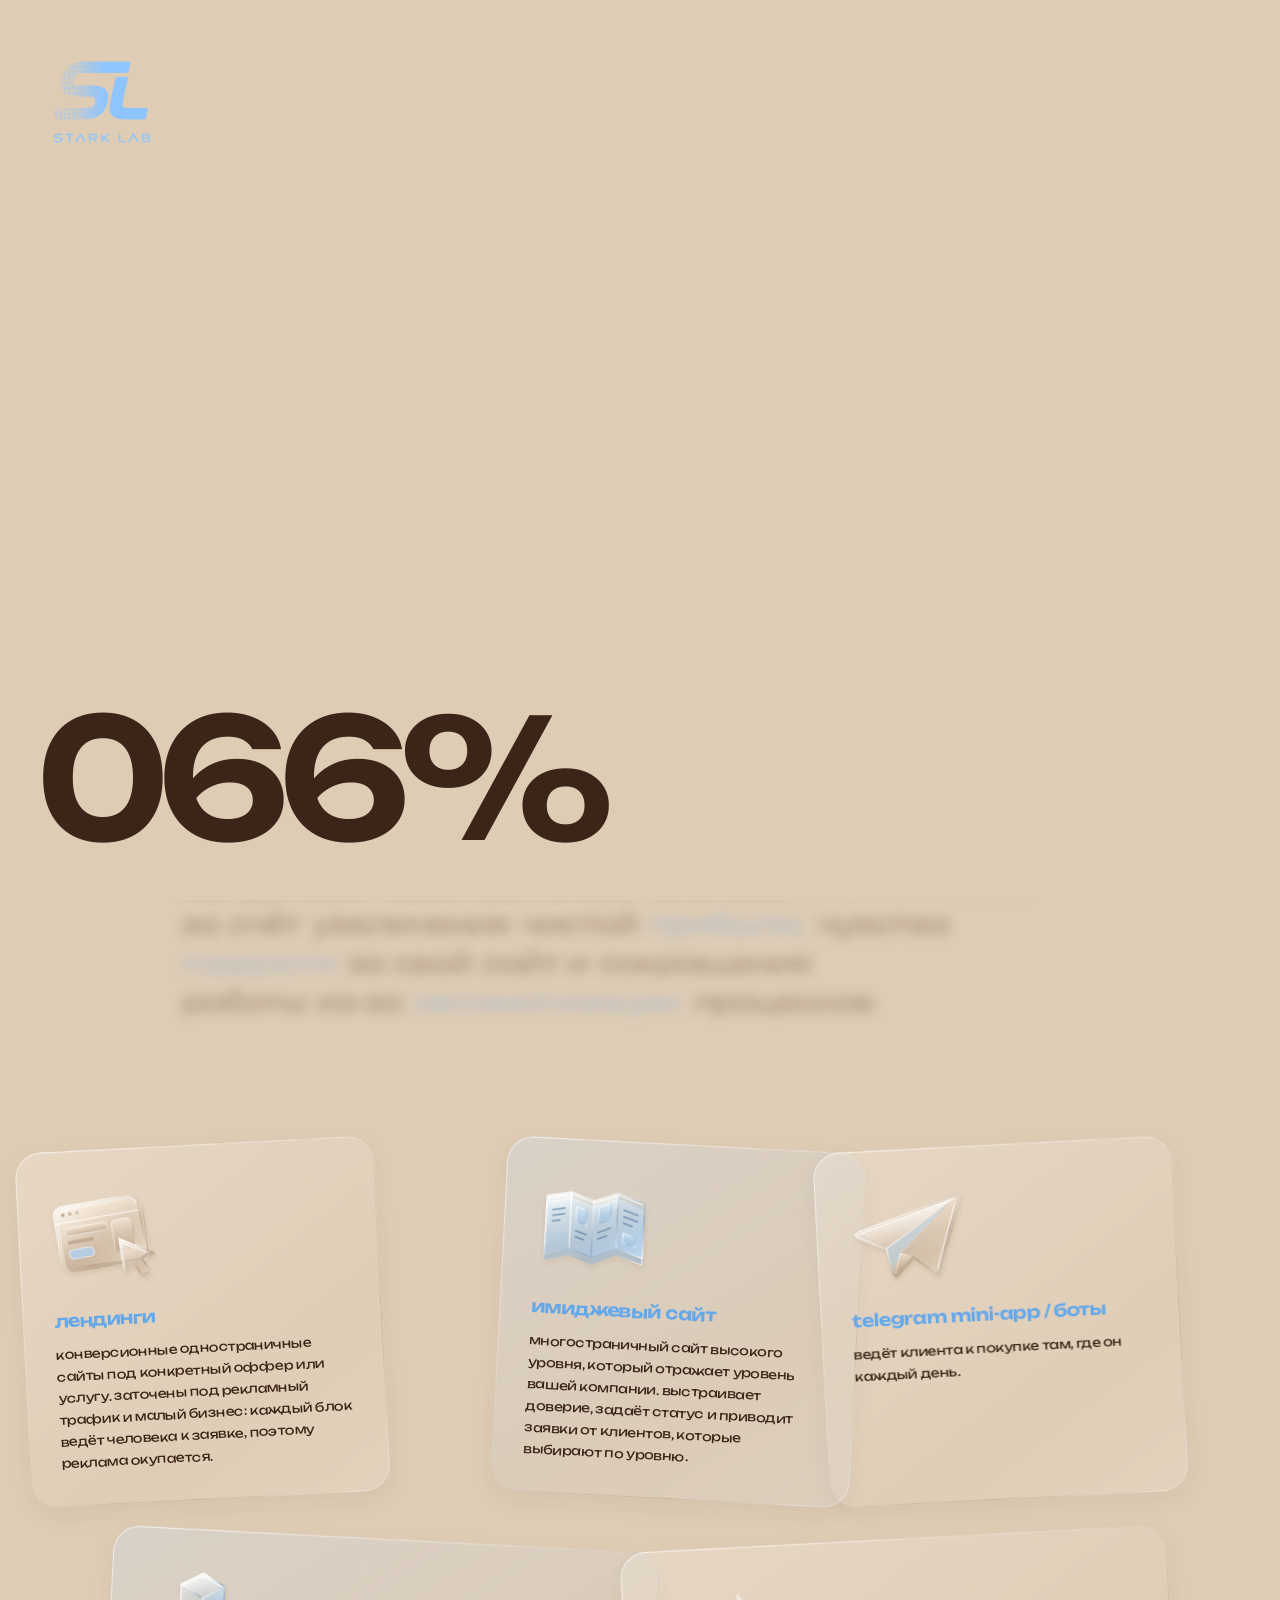
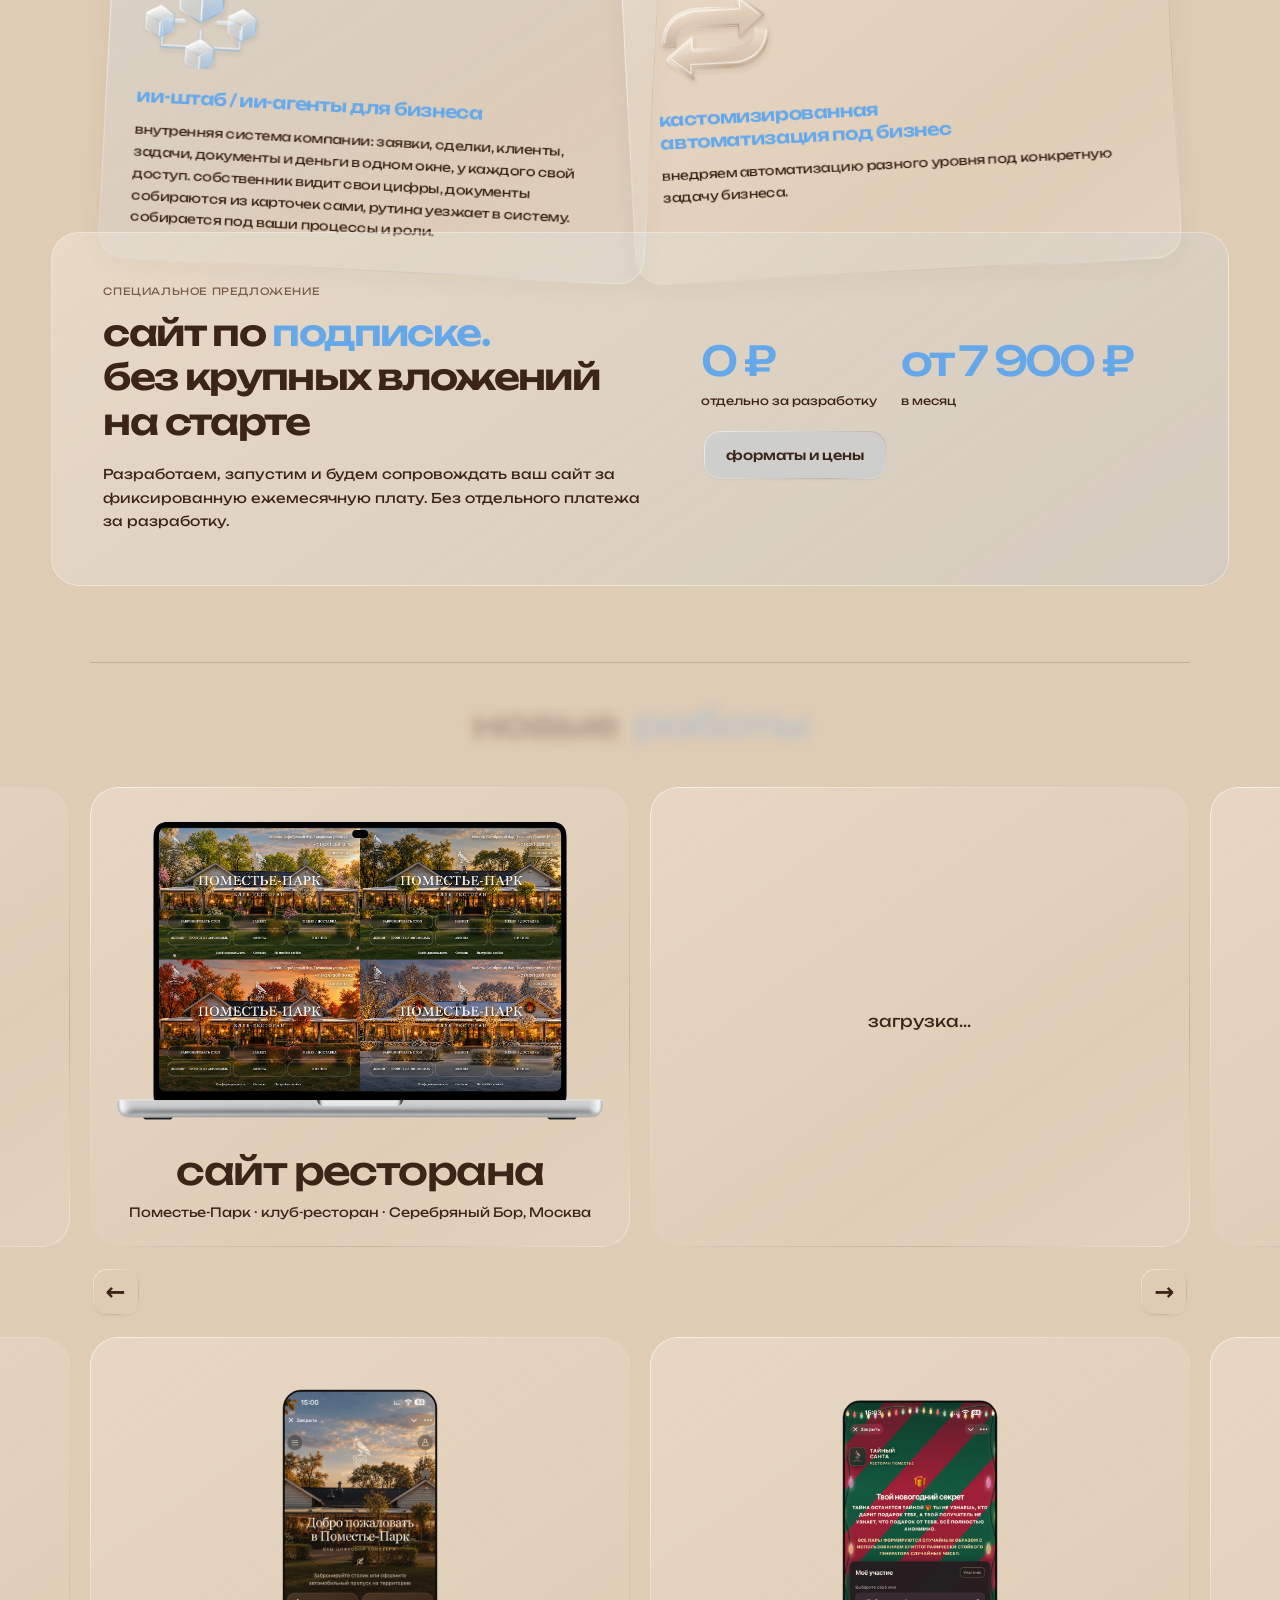
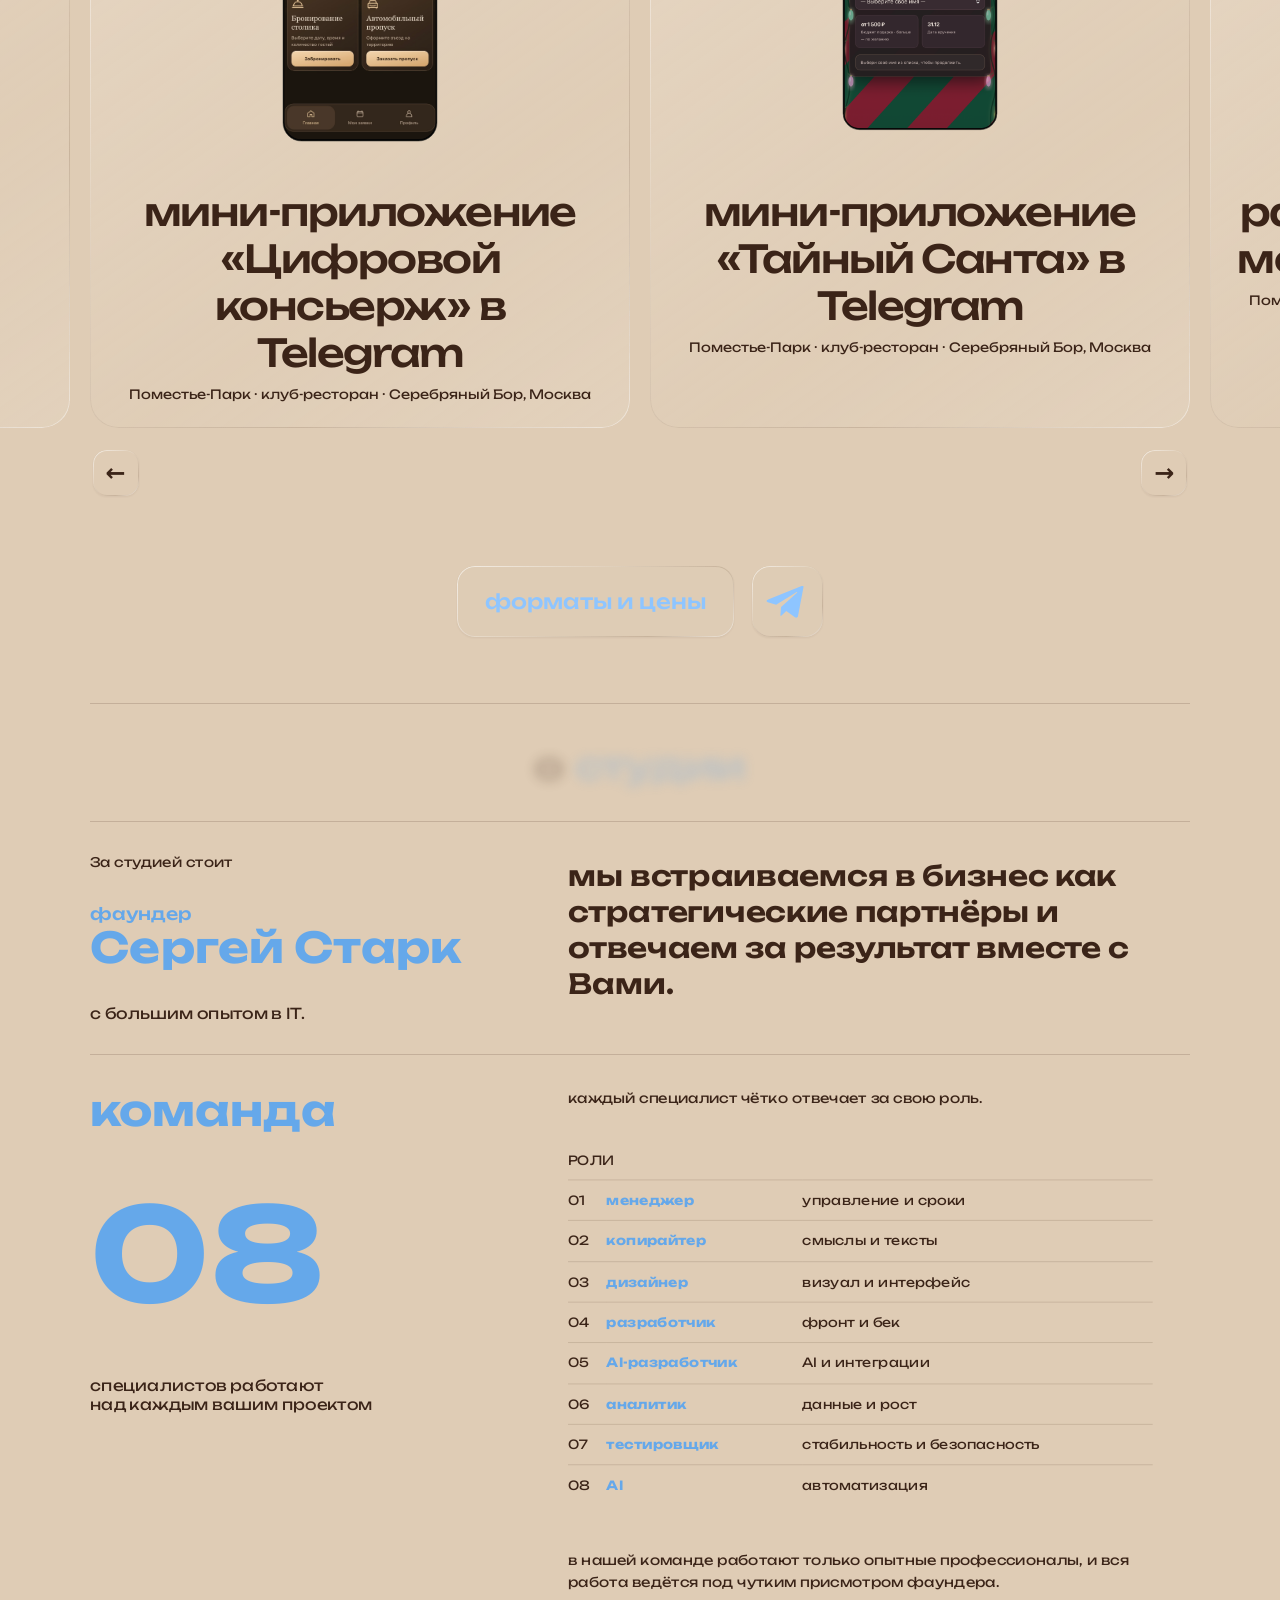
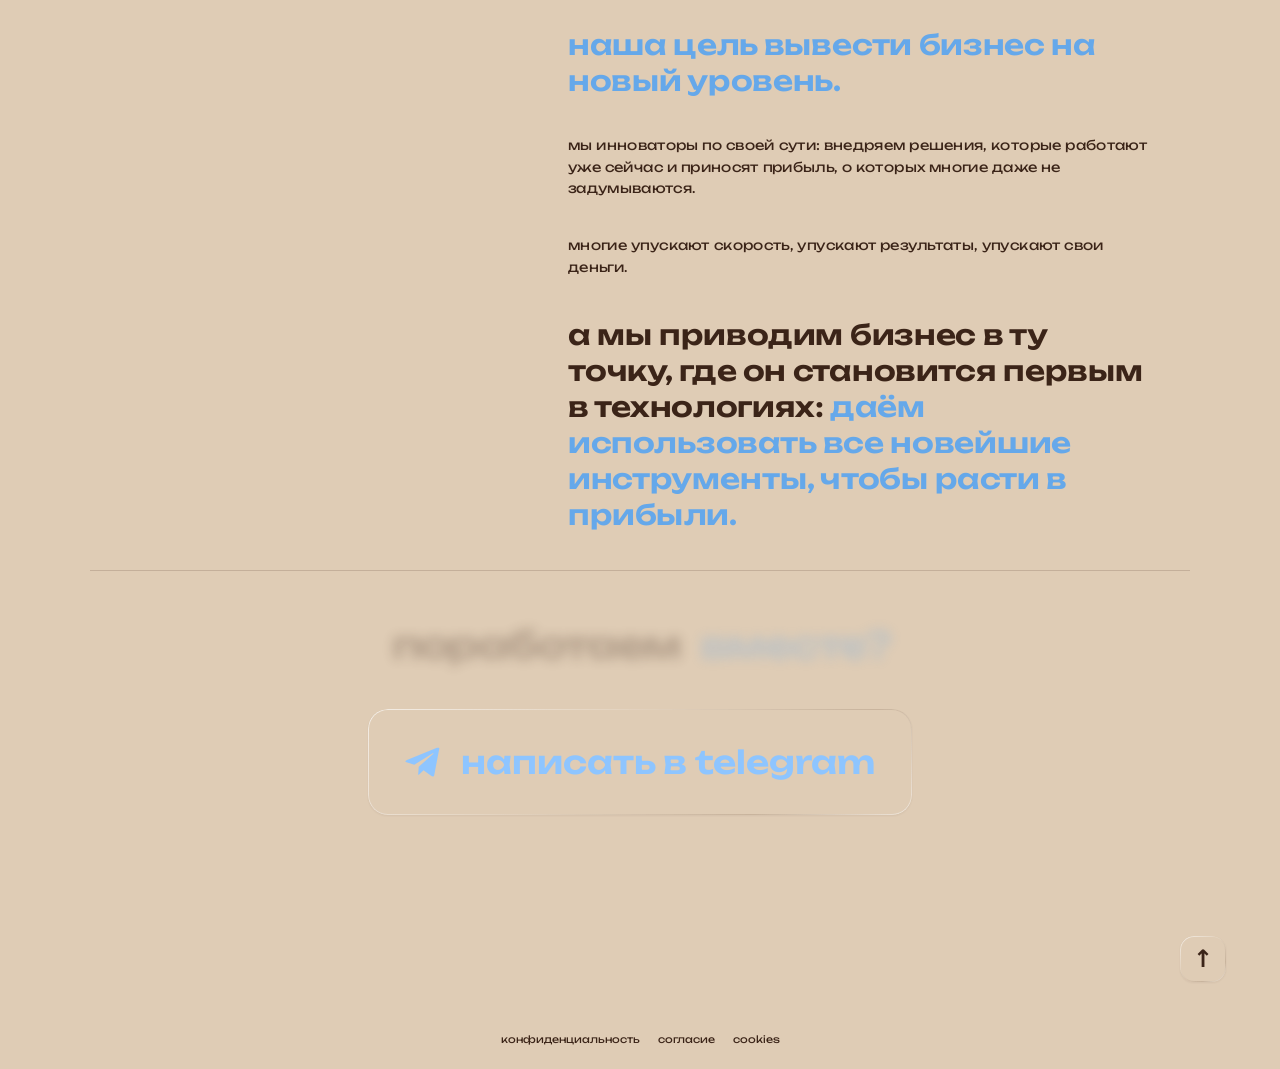
==== index.html @ cc587b39 "Remove homepage experience counters and apply requested brown headline color" ====
<!doctype html>
<html lang="ru">
<head>
<meta charset="UTF-8"><meta name="viewport" content="width=device-width,initial-scale=1">
<meta name="referrer" content="no-referrer"><meta http-equiv="Content-Security-Policy" content="default-src 'self'; script-src 'self' 'unsafe-inline' https://mc.yandex.ru https://mc.yandex.com; style-src 'self'; img-src 'self' data: blob: https://*.yandex.ru https://*.yandex.com; font-src 'self'; connect-src https://*.yandex.ru https://*.yandex.com wss://*.yandex.ru wss://*.yandex.com; frame-src https://mc.yandex.ru https://mc.yandex.com; object-src 'none'; base-uri 'self'; form-action 'none'; upgrade-insecure-requests"><meta name="theme-color" content="#DFCCB5"><title>stark lab</title>
<link rel="icon" type="image/png" href="assets/stark-logo.png?v=sl-binary">
<link rel="apple-touch-icon" href="assets/stark-logo.png?v=sl-binary">
<link rel="stylesheet" href="style.css?v=paper-2">
<script type="importmap">{"imports":{"three":"./vendor/three.module.js"}}</script>

<link rel="stylesheet" href="privacy.css?v=cookie-swapped-colors">
<link rel="stylesheet" href="landing.css?v=subscription-visible-v2">
<link rel="stylesheet" href="concierge-case.css?v=liquid-glass-dialog-buttons">
</head><body class="studio-page">
<svg width="0" height="0" aria-hidden="true" focusable="false" class="glass-filter-defs"><defs>
  <filter id="glass-ripple" color-interpolation-filters="sRGB">
    <feTurbulence type="fractalNoise" baseFrequency=".034 .055" numOctaves="1" seed="8" result="ripple"/>
    <feDisplacementMap in="SourceGraphic" in2="ripple" scale="9" xChannelSelector="R" yChannelSelector="G"/>
  </filter>
</defs></svg>
<div id="intro-curtain" hidden role="status" aria-label="Загрузка клавиатуры">
  <div class="intro-masthead">
    <img src="assets/stark-logo.png?v=sl-binary" alt="STARK LAB" width="72" height="72">
  </div>
  <div class="intro-progress" aria-hidden="true"><span>001</span>%</div>
</div>
<script src="intro.js?v=intro-1500ms"></script>

<div id="fog-background" aria-hidden="true"></div>
<header class="site-header" id="home"><a class="brand" href="#home" aria-label="STARK LAB — главная"><img src="assets/stark-logo.png?v=sl-binary" alt="STARK LAB" width="1280" height="1280"></a><nav aria-label="основная навигация"><a href="#uslugi">услуги</a><a href="pricing.html">форматы и цены</a><a href="#works">работы</a><a href="#studio">о студии</a></nav><div class="header-socials"><a href="#contacts" aria-label="Telegram — контакты"><svg viewBox="0 0 24 24" aria-hidden="true"><path d="M21.5 3.2 18.3 20c-.2 1-1 1.2-1.8.7l-4.9-3.6-2.4 2.3c-.3.3-.5.5-1 .5l.4-5 9.1-8.2c.4-.3-.1-.5-.6-.2L5.8 13.6 1 12.1c-1-.3-1-1 .2-1.5L20 3c.9-.3 1.6.2 1.5.2Z"/></svg></a></div></header><div class="hero-stage">
<main id="scene" aria-label="Интерактивная механическая клавиатура">
<div class="key-controls" aria-label="Клавиши"><button data-key="1" aria-label="Логотип STARK LAB">SL</button><button data-key="2" aria-label="Сайты">сайты</button><button data-key="3" aria-label="ИИ агенты для бизнеса">AI</button><button data-key="5" aria-label="Telegram mini-app и боты">Telegram</button><button data-key="6" aria-label="Сердце">Сердце</button><button data-key="7" aria-label="Command">⌘</button></div>
</main></div><div class="section-content" aria-live="polite"><section class="hero home-hero" data-page="home" aria-labelledby="hero-title"><h1 id="hero-title">СОЗДАЁМ САЙТЫ.<br>ВНЕДРЯЕМ <span class="possibilities">ИИ.</span><br>ТРАНСФОРМИРУЕМ БИЗНЕС.</h1><p class="hero-description">Помогаем бизнесу привлекать клиентов, сокращать ручную работу и расти с помощью технологий.</p><a class="hero-project-cta mechanical-key blue-key" href="https://t.me/xxlssss?text=%D0%97%D0%B4%D1%80%D0%B0%D0%B2%D1%81%D1%82%D0%B2%D1%83%D0%B9%D1%82%D0%B5!%20%D0%A5%D0%BE%D1%82%D0%B5%D0%BB%20%D0%B1%D1%8B%20%D0%BE%D0%B1%D1%81%D1%83%D0%B4%D0%B8%D1%82%D1%8C%20%D0%BF%D1%80%D0%BE%D0%B5%D0%BA%D1%82%20%D0%B4%D0%BB%D1%8F%20%D1%81%D0%B2%D0%BE%D0%B5%D0%B3%D0%BE%20%D0%B1%D0%B8%D0%B7%D0%BD%D0%B5%D1%81%D0%B0%20%D0%B8%20%D0%BF%D0%BE%D0%B4%D0%BE%D0%B1%D1%80%D0%B0%D1%82%D1%8C%20%D0%BF%D0%BE%D0%B4%D1%85%D0%BE%D0%B4%D1%8F%D1%89%D0%B8%D0%B9%20%D1%84%D0%BE%D1%80%D0%BC%D0%B0%D1%82." target="_blank" rel="noopener noreferrer"><span class="keytop">обсудить проект <svg viewBox="0 0 24 24" aria-hidden="true"><path d="M21.5 3.2 18.3 20c-.2 1-1 1.2-1.8.7l-4.9-3.6-2.4 2.3c-.3.3-.5.5-.6-.2L5.8 13.6 1 12.1c-1-.3-1-1 .2-1.5L20 3c.9-.3 1.6.2 1.5.2Z"/></svg></span></a></section>

<section class="menu-detail" data-page="services" hidden><h2>услуги</h2><p>Разработка сайтов и внедрение автоматизации в бизнес под ключ.</p></section>
<section class="menu-detail" data-page="about" hidden><h2>о студии</h2><p>STARK LAB — студия разработки сайтов и автоматизации бизнеса.</p></section>
<div data-page="projects" hidden></div></div>

<section class="home-statement" data-page="home">
  <p>мы делаем собственников бизнеса счастливыми за счёт увеличения чистой прибыли, чувства гордости за свой сайт и сокращения работы из-за автоматизации процессов</p>
</section>

<section class="offerings" id="uslugi" data-page="home" aria-label="Услуги студии">
  <article class="offering">
    <img class="offering-icon" src="assets/glass-services/landing.svg" width="140" height="120" alt="" loading="lazy" decoding="async">
    <h2><a class="service-link" href="pricing.html">лендинги</a></h2>
    <p>конверсионные одностраничные сайты под конкретный оффер или услугу. заточены под рекламный трафик и малый бизнес: каждый блок ведёт человека к заявке, поэтому реклама окупается.</p>
  </article>
  <article class="offering offering-blue">
    <img class="offering-icon" src="assets/glass-services/editorial.svg" width="140" height="120" alt="" loading="lazy" decoding="async">
    <h2><a class="service-link" href="pricing.html">имиджевый сайт</a></h2>
    <p>многостраничный сайт высокого уровня, который отражает уровень вашей компании. выстраивает доверие, задаёт статус и приводит заявки от клиентов, которые выбирают по уровню.</p>
  </article>
  <article class="offering">
    <img class="offering-icon" src="assets/glass-services/telegram.svg" width="140" height="120" alt="" loading="lazy" decoding="async">
    <h2><a class="service-link" href="pricing.html">telegram mini-app / боты</a></h2>
    <p>ведёт клиента к покупке там, где он каждый день.</p>
  </article>
  <article class="offering offering-blue">
    <img class="offering-icon" src="assets/glass-services/ai.svg" width="140" height="120" alt="" loading="lazy" decoding="async">
    <h2><a class="service-link" href="pricing.html">ии-штаб / ии-агенты для бизнеса</a></h2>
    <p>внутренняя система компании: заявки, сделки, клиенты, задачи, документы и деньги в одном окне, у каждого свой доступ. собственник видит свои цифры, документы собираются из карточек сами, рутина уезжает в систему. собирается под ваши процессы и роли.</p>
  </article>
  <article class="offering">
    <img class="offering-icon" src="assets/glass-services/automation.svg" width="140" height="120" alt="" loading="lazy" decoding="async">
    <h2><a class="service-link" href="pricing.html">кастомизированная автоматизация под бизнес</a></h2>
    <p>внедряем автоматизацию разного уровня под конкретную задачу бизнеса.</p>
  </article>
<article class="home-subscription" id="home-subscription" aria-labelledby="home-subscription-title">
  <div class="home-subscription-card">
    <div class="home-subscription-copy">
      <p class="home-subscription-eyebrow">специальное предложение</p>
      <h2 id="home-subscription-title">сайт по <span>подписке.</span><br>без крупных вложений на старте</h2>
      <p class="home-subscription-description">Разработаем, запустим и будем сопровождать ваш сайт за фиксированную ежемесячную плату. Без отдельного платежа за разработку.</p>
    </div>
    <div class="home-subscription-offer">
      <div class="home-subscription-prices">
        <div><strong>0 ₽</strong><small>отдельно за разработку</small></div>
        <div><strong>от 7 900 ₽</strong><small>в месяц</small></div>
      </div>
      <a class="home-subscription-cta mechanical-key blue-key" href="pricing.html#subscription-heading"><span class="keytop">форматы и цены</span></a>
    </div>
  </div>
</article>
</section>
<h2 class="new-work-title" data-reveal-title id="works" data-page="home"><span>новые</span> <span>работы</span></h2>
<section class="work-gallery" id="pomestye-park" data-page="home" aria-label="Новые работы">
<div class="work-strip" id="work-row-1" tabindex="0" aria-label="Работы, ряд 1. Прокрутка влево и вправо"><figure class="restaurant-work website-work">
  <button type="button" class="restaurant-work-link website-work-trigger" aria-haspopup="dialog" aria-controls="website-dialog" aria-label="Подробнее о сайте ресторана «Поместье-Парк», Москва">
    <div class="notebook-display">
      <img src="assets/pomestye-four-seasons.jpg" width="1555" height="1011" loading="lazy" decoding="async" alt="Сайт ресторана весной, летом, осенью и зимой">
    </div>
  </button>
  <figcaption>
    <h3>сайт ресторана</h3>
    <span>Поместье-Парк · клуб-ресторан · Серебряный Бор, Москва</span>
  </figcaption>
</figure>
<div class="restaurant-work work-placeholder">загрузка...</div>
<div class="restaurant-work work-placeholder">загрузка...</div>
<div class="restaurant-work work-placeholder">загрузка...</div>
</div>
<div class="work-arrows" role="group" aria-label="Стрелки: первый ряд">
  <button class="mechanical-key" type="button" aria-controls="work-row-1" data-direction="-1" aria-label="Прокрутить первый ряд влево"><span class="keytop">←</span></button>
  <button class="mechanical-key" type="button" aria-controls="work-row-1" data-direction="1" aria-label="Прокрутить первый ряд вправо"><span class="keytop">→</span></button>
</div>
<div class="work-strip" id="work-row-2" tabindex="0" aria-label="Работы, ряд 2. Прокрутка влево и вправо"><figure class="restaurant-work concierge-work">
  <button type="button" class="concierge-work-link" aria-haspopup="dialog" aria-controls="concierge-dialog" aria-label="Подробнее о мини-приложении ресторана «Поместье-Парк», Москва">
    <div class="concierge-card-visual">
      <img src="assets/concierge-home-preview.svg?v=full-screen-4371" width="688" height="1480" loading="lazy" decoding="async" alt="Главный экран цифрового консьержа в рамке iPhone">
    </div>
  </button>
  <figcaption><h3>мини-приложение «Цифровой консьерж» в Telegram</h3><span>Поместье-Парк · клуб-ресторан · Серебряный Бор, Москва</span></figcaption>
</figure>
<figure class="restaurant-work concierge-work santa-work">
  <button type="button" class="concierge-work-link" aria-haspopup="dialog" aria-controls="santa-dialog" aria-label="Подробнее о мини-приложении «Тайный Санта»">
    <div class="concierge-card-visual"><img src="assets/santa-preview.svg?v=real-screen" width="688" height="1480" loading="lazy" decoding="async" alt="Экран новогоднего мини-приложения в рамке iPhone"></div>
  </button>
  <figcaption><h3>мини-приложение «Тайный Санта» в Telegram</h3><span>Поместье-Парк · клуб-ресторан · Серебряный Бор, Москва</span></figcaption>
</figure>
<figure class="restaurant-work">
  <button type="button" class="concierge-work-link" aria-controls="menu-dialog" aria-haspopup="dialog" aria-label="Подробнее о разработке и печати меню для ресторана"><div class="concierge-card-visual"><img src="assets/pomestye-menu.webp" width="1074" height="1074" loading="lazy" decoding="async" alt="Три обложки меню ресторана «Поместье-Парк»"></div></button>
  <figcaption><h3>разработка и печать меню для ресторана</h3><span>Поместье-Парк · клуб-ресторан · Серебряный Бор, Москва</span></figcaption>
</figure>
<div class="restaurant-work work-placeholder">загрузка...</div>
</div>
<div class="work-arrows" role="group" aria-label="Стрелки: второй ряд">
  <button class="mechanical-key" type="button" aria-controls="work-row-2" data-direction="-1" aria-label="Прокрутить второй ряд влево"><span class="keytop">←</span></button>
  <button class="mechanical-key" type="button" aria-controls="work-row-2" data-direction="1" aria-label="Прокрутить второй ряд вправо"><span class="keytop">→</span></button>
</div>
</section>
<div class="work-actions" data-page="home">
  <a class="work-pricing-link mechanical-key blue-key" href="pricing.html"><span class="keytop">форматы и цены</span></a>
  <div class="header-socials"><a class="mechanical-key blue-key" href="https://t.me/xxlssss?text=%D0%97%D0%B4%D1%80%D0%B0%D0%B2%D1%81%D1%82%D0%B2%D1%83%D0%B9%D1%82%D0%B5!%20%D0%A5%D0%BE%D1%82%D0%B5%D0%BB%20%D0%B1%D1%8B%20%D0%BE%D0%B1%D1%81%D1%83%D0%B4%D0%B8%D1%82%D1%8C%20%D0%BF%D1%80%D0%BE%D0%B5%D0%BA%D1%82%20%D0%B4%D0%BB%D1%8F%20%D1%81%D0%B2%D0%BE%D0%B5%D0%B3%D0%BE%20%D0%B1%D0%B8%D0%B7%D0%BD%D0%B5%D1%81%D0%B0%20%D0%B8%20%D0%BF%D0%BE%D0%B4%D0%BE%D0%B1%D1%80%D0%B0%D1%82%D1%8C%20%D0%BF%D0%BE%D0%B4%D1%85%D0%BE%D0%B4%D1%8F%D1%89%D0%B8%D0%B9%20%D1%84%D0%BE%D1%80%D0%BC%D0%B0%D1%82." target="_blank" rel="noopener noreferrer" aria-label="Написать в Telegram"><span class="keytop"><svg viewBox="0 0 24 24" aria-hidden="true"><path d="M21.5 3.2 18.3 20c-.2 1-1 1.2-1.8.7l-4.9-3.6-2.4 2.3c-.3.3-.5.5-1 .5l.4-5 9.1-8.2c.4-.3-.1-.5-.6-.2L5.8 13.6 1 12.1c-1-.3-1-1 .2-1.5L20 3c.9-.3 1.6.2 1.5.2Z"/></svg></span></a></div>
</div>
<section class="studio-about" id="studio" data-page="home" aria-labelledby="studio-heading">
  <h2 id="studio-heading" data-reveal-title><span>о</span> <span>студии</span></h2>
  <div class="studio-profile">
    <div>
      <p class="studio-role">За студией стоит</p>
      <h3><span class="founder-title">фаундер</span> <strong>Сергей Старк</strong></h3>
      <p>с большим опытом в IT.</p>
    </div>
    <div class="studio-story">
      <p class="studio-lead">мы встраиваемся в бизнес как стратегические партнёры и отвечаем за результат вместе с Вами.</p>
    </div>
  </div>
  <div class="studio-profile">
    <div>
      <h3>команда</h3>
      <div><strong class="team-number">08</strong></div>
      <p>специалистов работают<br>над каждым вашим проектом</p>
    </div>
    <div class="studio-story">
      <p>каждый специалист чётко отвечает за свою роль.</p>
      <table class="studio-roles">
        <caption>РОЛИ</caption>
        <tbody>
          <tr><td>01</td><th scope="row">менеджер</th><td>управление и сроки</td></tr>
          <tr><td>02</td><th scope="row">копирайтер</th><td>смыслы и тексты</td></tr>
          <tr><td>03</td><th scope="row">дизайнер</th><td>визуал и интерфейс</td></tr>
          <tr><td>04</td><th scope="row">разработчик</th><td>фронт и бек</td></tr>
          <tr><td>05</td><th scope="row">AI-разработчик</th><td>AI и интеграции</td></tr>
          <tr><td>06</td><th scope="row">аналитик</th><td>данные и рост</td></tr>
          <tr><td>07</td><th scope="row">тестировщик</th><td>стабильность и безопасность</td></tr>
          <tr><td>08</td><th scope="row">AI</th><td>автоматизация</td></tr>
        </tbody>
      </table>
      <p>в нашей команде работают только опытные профессионалы, и вся работа ведётся под чутким присмотром фаундера.</p>
      <p class="studio-lead"><span class="studio-accent">наша цель вывести бизнес на новый уровень.</span></p>
      <p>мы инноваторы по своей сути: внедряем решения, которые работают уже сейчас и приносят прибыль, о которых многие даже не задумываются.</p>
      <p>многие упускают скорость, упускают результаты, упускают свои деньги.</p>
      <p class="studio-lead">а мы приводим бизнес в ту точку, где он становится первым в технологиях: <span class="studio-accent">даём использовать все новейшие инструменты, чтобы расти в прибыли.</span></p>
    </div>
  </div>
</section>
<section class="studio-contacts" id="contacts" data-page="home" aria-labelledby="contact-title">
  <h2 id="contact-title" data-reveal-title><span>поработаем</span> <span>вместе?</span></h2>
  <div class="contact-actions"><a class="contact-glass mechanical-key blue-key" href="https://t.me/xxlssss?text=%D0%97%D0%B4%D1%80%D0%B0%D0%B2%D1%81%D1%82%D0%B2%D1%83%D0%B9%D1%82%D0%B5!%20%D0%A5%D0%BE%D1%82%D0%B5%D0%BB%20%D0%B1%D1%8B%20%D0%BE%D0%B1%D1%81%D1%83%D0%B4%D0%B8%D1%82%D1%8C%20%D0%BF%D1%80%D0%BE%D0%B5%D0%BA%D1%82%20%D0%B4%D0%BB%D1%8F%20%D1%81%D0%B2%D0%BE%D0%B5%D0%B3%D0%BE%20%D0%B1%D0%B8%D0%B7%D0%BD%D0%B5%D1%81%D0%B0%20%D0%B8%20%D0%BF%D0%BE%D0%B4%D0%BE%D0%B1%D1%80%D0%B0%D1%82%D1%8C%20%D0%BF%D0%BE%D0%B4%D1%85%D0%BE%D0%B4%D1%8F%D1%89%D0%B8%D0%B9%20%D1%84%D0%BE%D1%80%D0%BC%D0%B0%D1%82." target="_blank" rel="noopener noreferrer"><span class="keytop"><svg viewBox="0 0 24 24" aria-hidden="true"><path d="M21.5 3.2 18.3 20c-.2 1-1 1.2-1.8.7l-4.9-3.6-2.4 2.3c-.3.3-.5.5-1 .5l.4-5 9.1-8.2c.4-.3-.1-.5-.6-.2L5.8 13.6 1 12.1c-1-.3-1-1 .2-1.5L20 3c.9-.3 1.6.2 1.5.2Z"/></svg><span>написать в telegram</span></span></a></div>
</section>
<script>
  (() => {
    const paragraph = document.querySelector('.home-statement p');
    const accents = new Set(['счастливыми', 'прибыли', 'гордости', 'автоматизации']);
    const words = paragraph.textContent.trim().split(/\s+/).map(text => {
      const word = document.createElement('span');
      word.className = 'statement-word';
      if (accents.has(text.replace(/,$/, ''))) word.classList.add('statement-accent');
      word.textContent = text;
      return word;
    });
    paragraph.replaceChildren(...words.flatMap((word, i) => i ? [' ', word] : [word]));
    const studioText = document.querySelectorAll('.studio-profile h3, .studio-profile p, .studio-profile h4, .studio-roles');
    const figures = document.querySelectorAll('.studio-figures strong, .team-number');
    const cardGrids = document.querySelectorAll('.offerings');
    const titles = document.querySelectorAll('[data-reveal-title]');
    const reduced = matchMedia('(prefers-reduced-motion: reduce)');
    const gallery = document.querySelector('.work-gallery');
    const strips = [...gallery.querySelectorAll('.work-strip')];
    const worksHeading = document.getElementById('works');
    const rowState = strips.map(() => ({ manual: 0, target: 0, frame: 0 }));
    function stripStep(strip) {
      return strip.firstElementChild.getBoundingClientRect().width +
        (parseFloat(getComputedStyle(strip).columnGap) || 0);
    }
    // Both rows snap to the visible grid, including the scroll-driven offset.
    function stripScrollOffset(row) {
      const upperOffset = Math.max(0, -worksHeading.getBoundingClientRect().top) * .30;
      return reduced.matches ? 0 : upperOffset / (row === 0 ? 1 : 4);
    }
    function snapTarget(strip, base, direction) {
      const row = strips.indexOf(strip);
      const step = stripStep(strip);
      if (!step) return base + direction;
      const phase = stripScrollOffset(row) / step;
      const position = base + phase;
      const nearest = Math.round(position);
      // Advance to the next boundary in the requested direction, not past it.
      const aligned = Math.abs(position - nearest) < .002;
      const slot = direction === 0 ? nearest :
        aligned ? nearest + direction :
        direction > 0 ? Math.ceil(position) : Math.floor(position);
      return slot - phase;
    }
    function paintStrips() {
      strips.forEach((strip, row) => {
        const step = stripStep(strip);
        if (!step) return;
        const period = strip.children.length * step;
        const travel = rowState[row].manual * step + stripScrollOffset(row);
        const inset = strip.getBoundingClientRect().left;
        const offset = (((travel - inset) % period) + period) % period + inset;
        Array.from(strip.children).forEach((card, i) => {
          const wrap = (i + 1) * step + inset <= offset + 0.01 ? period : 0;
          card.style.transform = 'translateX(' + (wrap - offset) + 'px)';
        });
      });
    }
    function settle(state, target) {
      cancelAnimationFrame(state.frame);
      const from = state.manual;
      state.target = target;
      if (reduced.matches || Math.abs(target - from) < .001) {
        state.manual = target;
        paintStrips();
        return;
      }
      const start = performance.now();
      function advance(now) {
        const t = Math.min(1, (now - start) / 300);
        state.manual = from + (target - from) * (1 - (1 - t) ** 3);
        if (t === 1) state.manual = target;
        paintStrips();
        if (t < 1) state.frame = requestAnimationFrame(advance);
      }
      state.frame = requestAnimationFrame(advance);
    }
    gallery.querySelectorAll('.work-arrows button').forEach(button => {
      const strip = document.getElementById(button.getAttribute('aria-controls'));
      const state = rowState[strips.indexOf(strip)];
      button.addEventListener('click', () => settle(state, snapTarget(strip, state.target, Number(button.dataset.direction))));
    });
    function installStripGestures(strip, state) {
      let gesture = null;
      let ignoreClickUntil = 0;
      let wheelTimer = 0;
      let wheelTotal = 0;
      let wheelConsumed = false;
      strip.addEventListener('pointerdown', e => {
        if (!e.isPrimary || (e.pointerType === 'mouse' && e.button !== 0)) return;
        ignoreClickUntil = 0;
        gesture = {id:e.pointerId,x:e.clientX,y:e.clientY,dragging:false,base:state.target,delta:0};
      });
      window.addEventListener('pointermove', e => {
        if (!gesture || e.pointerId !== gesture.id) return;
        const dx = e.clientX - gesture.x;
        const dy = e.clientY - gesture.y;
        if (!gesture.dragging) {
          if (Math.abs(dy) > 8 && Math.abs(dy) > Math.abs(dx)) { gesture = null; return; }
          if (Math.abs(dx) < 8 || Math.abs(dx) <= Math.abs(dy)) return;
          cancelAnimationFrame(state.frame);
          gesture.base = state.target;
          gesture.dragging = true;
          strip.classList.add('is-dragging');
          try { strip.setPointerCapture(e.pointerId); } catch {}
        }
        if (e.cancelable) e.preventDefault();
        gesture.delta = -dx;
        const size = stripStep(strip);
        if (!size) return;
        state.manual = gesture.base + Math.max(-1, Math.min(1, gesture.delta / size));
        paintStrips();
      }, {passive:false});
      const finish = e => {
        if (!gesture || e.pointerId !== gesture.id) return;
        const g = gesture;
        gesture = null;
        if (g.dragging) {
          ignoreClickUntil = performance.now() + 450;
          strip.classList.remove('is-dragging');
          const threshold = Math.min(65, Math.max(24, stripStep(strip) * .10));
          const direction = e.type === 'pointerup' && Math.abs(g.delta) >= threshold ? Math.sign(g.delta) : 0;
          settle(state, snapTarget(strip, g.base, direction));
          try { if (strip.hasPointerCapture(e.pointerId)) strip.releasePointerCapture(e.pointerId); } catch {}
        }
      };
      window.addEventListener('pointerup', finish);
      window.addEventListener('pointercancel', finish);
      strip.addEventListener('lostpointercapture', e => { if (e.target === strip) finish(e); });
      strip.addEventListener('click', e => {
        if (e.detail !== 0 && performance.now() < ignoreClickUntil) {
          e.preventDefault();
          e.stopImmediatePropagation();
        }
      }, true);
      strip.addEventListener('dragstart', e => e.preventDefault());
      strip.addEventListener('wheel', e => {
        const horizontal = e.shiftKey && Math.abs(e.deltaX) < Math.abs(e.deltaY) ? e.deltaY : e.deltaX;
        if (!horizontal || (!e.shiftKey && Math.abs(e.deltaX) <= Math.abs(e.deltaY)) || e.ctrlKey) return;
        if (e.cancelable) e.preventDefault();
        clearTimeout(wheelTimer);
        // All events in one trackpad gesture, including momentum, count once.
        wheelTimer = setTimeout(() => { wheelTotal = 0; wheelConsumed = false; }, 240);
        if (wheelConsumed || gesture?.dragging) return;
        wheelTotal += horizontal * (e.deltaMode === 1 ? 16 : e.deltaMode === 2 ? strip.clientWidth : 1);
        if (Math.abs(wheelTotal) >= 22) {
          wheelConsumed = true;
          settle(state, snapTarget(strip, state.target, Math.sign(wheelTotal)));
        }
      }, {passive:false});
      strip.addEventListener('keydown', e => {
        if (e.target !== strip || !['ArrowLeft','ArrowRight'].includes(e.key)) return;
        e.preventDefault();
        settle(state, snapTarget(strip, state.target, e.key === 'ArrowLeft' ? -1 : 1));
      });
    }
    strips.forEach((strip, i) => installStripGestures(strip, rowState[i]));
    new ResizeObserver(paintStrips).observe(strips[0]);
    reduced.addEventListener('change', paintStrips);
    let pending = false;
    function draw() {
      pending = false;
      paintStrips();
      if (!paragraph.getClientRects().length) return;
      const bounds = paragraph.getBoundingClientRect();
      const page = document.scrollingElement;
      const top = bounds.top + page.scrollTop;
      const start = Math.max(0, top - page.clientHeight * .96);
      const end = Math.min(page.scrollHeight - page.clientHeight,
        top + bounds.height - page.clientHeight * .52);
      const progress = end <= start ? 1 : Math.max(0, Math.min(1, (page.scrollTop - start) / (end - start)));
      words.forEach((word, i) => {
        const offset = .68 * i / Math.max(1, words.length - 1);
        const clarity = reduced.matches ? 1 : Math.max(0, Math.min(1, (progress - offset) / .32));
        word.style.setProperty('--clarity', clarity.toFixed(3));
      });

      // Measure grid positions before transforms so each card has a stable destination.
      const scrollLimit = page.scrollHeight - page.clientHeight;
      for (const block of studioText) {
        const bounds = block.getBoundingClientRect();
        const distance = Math.abs(bounds.top + bounds.height / 2 - page.clientHeight / 2);
        const proximity = Math.max(0, 1 - distance / ((page.clientHeight + bounds.height) / 2));
        block.style.transform = reduced.matches ? 'none' : `scale(${0.94 + 0.06 * proximity})`;
      }
      for (const number of figures) {
        const rowTop = number.parentElement.getBoundingClientRect().top;
        const growth = Math.max(0, Math.min(1, (page.clientHeight - rowTop) / (page.clientHeight * .34)));
        number.style.transform = reduced.matches ? 'none' : `scale(${.72 + .28 * growth})`;
      }

      for (const grid of cardGrids) {
        const gridTop = grid.getBoundingClientRect().top + page.scrollTop;
        Array.from(grid.children).forEach((card, index) => {
          const begin = gridTop + card.offsetTop - page.clientHeight + (index % 3) * 18;
          const finish = Math.min(scrollLimit, begin + page.clientHeight * .36);
          const t = finish <= begin ? 1 : Math.max(0, Math.min(1,
            (page.scrollTop - begin) / (finish - begin)));
          const travel = reduced.matches ? 0 : (1 - t) ** 2;
          card.style.setProperty('--travel', travel.toFixed(4));
        });
      }

      for (const title of titles) {
        const titleTop = title.getBoundingClientRect().top + page.scrollTop;
        const titleStart = Math.max(0, titleTop - page.clientHeight);
        const titleEnd = Math.min(scrollLimit, titleStart + page.clientHeight * .28);
        const reveal = titleEnd <= titleStart ? 1 : (page.scrollTop - titleStart) / (titleEnd - titleStart);
        Array.from(title.children).forEach((word, i) => {
          const clarity = Math.max(0, Math.min(1, (reveal - i * .2) / .8));
          word.style.setProperty('--clarity', clarity.toFixed(3));
        });
      }
    }
    function schedule() {
      if (!pending) {
        pending = true;
        requestAnimationFrame(draw);
      }
    }
    window.addEventListener('scroll', schedule, {passive: true});
    window.addEventListener('resize', schedule);
    window.addEventListener('hashchange', schedule);
    function scrollToSection() {
      if (location.hash === '#uslugi' || location.hash === '#works' || location.hash === '#studio' || location.hash === '#contacts') {
        requestAnimationFrame(() => document.querySelector(location.hash).scrollIntoView({
          behavior: reduced.matches ? 'instant' : 'smooth', block: 'start'
        }));
      }
    }
    window.addEventListener('hashchange', scrollToSection);
    window.addEventListener('load', scrollToSection);
    reduced.addEventListener('change', schedule);
    const observer = new ResizeObserver(schedule);
    observer.observe(paragraph);
    cardGrids.forEach(grid => observer.observe(grid));
    schedule();
  })();
</script>


<button class="back-to-top mechanical-key" type="button" aria-label="Наверх"><span class="keytop">↑</span></button>

<footer class="legal-footer"><a href="privacy.html">конфиденциальность</a><a href="consent.html">согласие</a><button type="button" data-privacy-settings>cookies</button></footer><section id="privacy-banner" class="privacy-banner" role="region" aria-label="настройки cookies" hidden><p>мы используем cookies. подробнее — в <a href="privacy.html">политике конфиденциальности</a>.</p><a class="privacy-consent-link" href="consent.html">согласие на обработку персональных данных</a><div class="privacy-actions"><button type="button" data-reject><span class="keytop">Отклонить</span></button><button type="button" data-accept><span class="keytop">Принять</span></button></div></section><p id="privacy-status" class="privacy-status" role="status" aria-live="polite"></p><script src="consent.js?v=3" defer></script>
<dialog id="menu-dialog" class="concierge-dialog" aria-labelledby="menu-title">
  <div class="concierge-dialog-toolbar"><button type="button" class="concierge-dialog-close mechanical-key" aria-label="Закрыть описание проекта" autofocus><span class="keytop"><svg viewBox="0 0 24 24" aria-hidden="true"><path d="m6 6 12 12M18 6 6 18"/></svg></span></button></div>
  <article class="concierge-case">
    <header class="case-heading"><p class="case-kicker">Клуб-ресторан «Поместье-Парк» · Серебряный Бор, Москва</p><h2 id="menu-title" class="case-title">Разработка и печать меню для ресторана</h2></header>
    <section class="case-section"><h2>задача</h2><div><p>Собрать напитки ресторана в серию печатных меню. Гостю должно быть легко найти нужный раздел, сравнить объём и цену порции или выбрать вино по бокалам.</p></div></section>
    <div class="menu-spread-row menu-cover-row">
      <img class="menu-work-photo" src="assets/pomestye-menu.webp" width="1074" height="1074" loading="lazy" decoding="async" alt="Три обложки меню ресторана «Поместье-Парк»">
    </div>
    <section class="case-section"><h2>решение</h2><div><p>Оформили барное меню, меню безалкогольных напитков и винную карту в едином формате 148 × 297 мм. Для каждой обложки выбрали свой цвет, а серию объединили гербом ресторана.</p><p>Внутри дали разделам русские и английские заголовки. В винной карте вынесли вина по бокалам в отдельный раздел, а в барном меню рядом с каждым напитком указали объём и цену. Подготовили макеты к печати. Напечатали.</p></div></section>
    <div class="menu-spread-row">
      <img src="assets/wine-spread.png" width="1574" height="1550" loading="lazy" alt="Разворот винной карты «Поместье-Парк»: шампанские, игристые и белые вина">
    </div>
  </article>
</dialog>
<dialog id="website-dialog" class="concierge-dialog website-dialog" aria-labelledby="website-dialog-title">
  <div class="concierge-dialog-toolbar"><button type="button" class="concierge-dialog-close mechanical-key" aria-label="Закрыть описание проекта" autofocus><span class="keytop"><svg viewBox="0 0 24 24" aria-hidden="true"><path d="m6 6 12 12M18 6 6 18"/></svg></span></button><a class="case-open case-toolbar-link mechanical-key blue-key" href="https://pomestie-park.com/" target="_blank" rel="noopener noreferrer"><span class="keytop">посетить сайт <span aria-hidden="true">↗</span></span></a></div>
  <article class="concierge-case">
    <header class="case-heading">
      <p class="case-kicker">Имиджевый сайт клуба-ресторана · Москва</p>
      <h2 class="case-title" id="website-dialog-title">Поместье-Парк</h2>
    </header>
    <section class="case-section" aria-labelledby="website-task">
      <h2 id="website-task">задача</h2>
      <div><p>Создать премиальный сайт, который передаёт атмосферу ресторана, подчёркивает его индивидуальность и объединяет все основные услуги и онлайн-сервисы в едином цифровом пространстве.</p></div>
    </section>
    <section class="case-section" aria-labelledby="website-concept">
      <h2 id="website-concept">концепция</h2>
      <div><p>В основу дизайна легла идея четырёх времён года. Визуальное оформление главной страницы меняется в зависимости от сезона, отражая красоту природы и атмосферу ресторана.</p><p>Особое внимание уделили эстетике, удобству взаимодействия и простоте пользовательских сценариев.</p></div>
    </section>
    <figure class="website-case-visual"><div class="restaurant-work-link case-notebook" aria-hidden="true"><div class="notebook-display"><img src="assets/pomestye-four-seasons.jpg" width="1555" height="1011" loading="lazy" decoding="async" alt=""></div></div><figcaption>Сайт ресторана в четырёх сезонах</figcaption></figure>
    <section class="case-section" aria-labelledby="website-implementation">
      <h2 id="website-implementation">реализация</h2>
      <div><ul class="case-features">
        <li>Индивидуальный дизайн.</li>
        <li>Динамическое сезонное оформление сайта.</li>
        <li>Адаптация под мобильные устройства.</li>
        <li>Интерактивная презентация ресторанных и банкетных залов.</li>
        <li>Электронное меню ресторана.</li>
        <li>Возможность оформления доставки блюд.</li>
        <li>Онлайн-оплата депозита за столик.</li>
        <li>Интеграция с системой бронирования столиков.</li>
        <li>Интеграция с системой оформления автомобильных пропусков.</li>
        <li>Подключение веб-аналитики.</li>
        <li>Разработка и размещение политики конфиденциальности и согласия на обработку персональных данных.</li>
        <li>Интеграция SMS- и email-рассылок для коммуникации с гостями.</li>
      </ul></div>
    </section>
    <section class="case-section case-result" aria-labelledby="website-result">
      <h2 id="website-result">результат</h2>
      <div><p>Создана полноценная цифровая экосистема ресторана, объединяющая имиджевый сайт, онлайн-бронирование, доставку, оплату депозитов и автоматизированные сервисы для гостей.</p><p>Гость может познакомиться с рестораном, выбрать зал, изучить меню, заказать доставку, забронировать столик, оплатить депозит и оформить автомобильный пропуск.</p><p>Интеграция SMS- и email-рассылок расширила возможности коммуникации с гостями. Сайт стал не просто визитной карточкой ресторана, а полноценным инструментом продаж, коммуникации и обслуживания гостей.</p></div>
    </section>
  </article>
</dialog>
<dialog id="concierge-dialog" class="concierge-dialog" aria-labelledby="concierge-dialog-title">
  <div class="concierge-dialog-toolbar"><button type="button" class="concierge-dialog-close mechanical-key" aria-label="Закрыть описание проекта" autofocus><span class="keytop"><svg viewBox="0 0 24 24" aria-hidden="true"><path d="m6 6 12 12M18 6 6 18"/></svg></span></button><a class="case-open case-toolbar-link mechanical-key blue-key" href="https://t.me/pomestye_concierge_bot" target="_blank" rel="noopener noreferrer"><span class="keytop">открыть приложение <span aria-hidden="true">↗</span></span></a></div>
  <article class="concierge-case">
  <header class="case-heading">
    <p class="case-kicker">Telegram Mini App · Москва</p>
    <h2 class="case-title" id="concierge-dialog-title">Поместье-Парк</h2>
    <p class="case-subtitle">Цифровой консьерж ресторана</p>
  </header>
  <section class="case-section" aria-labelledby="case-task">
    <h2 id="case-task">задача</h2>
    <div><p>Создать удобный цифровой сервис для гостей ресторана: объединить бронирование столиков, оформление автомобильных пропусков и отслеживание статуса заявок в одном мини-приложении Telegram.</p><p>Упростить обработку заявок для администраторов и сохранить премиальный визуальный стиль ресторана.</p></div>
  </section>
  <section class="case-screens case-single-screen" aria-label="Главный экран приложения">
    <figure><img src="assets/concierge-home-preview.svg?v=full-screen-4371" width="688" height="1480" decoding="async" alt="Главный экран цифрового консьержа в рамке iPhone"><figcaption>Главный экран цифрового консьержа</figcaption></figure>
  </section>
  <section class="case-section" aria-labelledby="case-solution">
    <h2 id="case-solution">решение</h2>
    <div><p>Разработали Telegram Mini App с фирменным интерфейсом, мобильной адаптацией и единым личным кабинетом гостя.</p><ul class="case-features"><li>Бронирование столика с выбором даты, времени и количества гостей.</li><li>Оформление автомобильного пропуска.</li><li>История заявок и автоматические уведомления об изменении статуса.</li><li>Отдельный бот для администраторов с синхронизацией решений по заявкам.</li></ul></div>
  </section>
  <section class="case-section case-result" aria-labelledby="case-result">
    <h2 id="case-result">результат</h2>
    <div><p>Запущено единое мини-приложение для гостей ресторана. Заявки поступают всем подключённым администраторам; после решения одного сотрудника статус обновляется у остальных и гость получает уведомление.</p><p>Цифровой консьерж доступен непосредственно в Telegram, без установки отдельного приложения.</p></div>
  </section>

  </article>
</dialog>
<dialog id="santa-dialog" class="concierge-dialog" aria-labelledby="santa-dialog-title">
  <div class="concierge-dialog-toolbar"><button type="button" class="concierge-dialog-close mechanical-key" aria-label="Закрыть описание проекта" autofocus><span class="keytop"><svg viewBox="0 0 24 24" aria-hidden="true"><path d="m6 6 12 12M18 6 6 18"/></svg></span></button><span class="case-kicker">Внутренний проект команды</span></div>
  <article class="concierge-case">
    <header class="case-heading"><p class="case-kicker">Telegram Mini App · Москва</p><h2 class="case-title" id="santa-dialog-title">Тайный Санта</h2><p class="case-subtitle">Новогодняя жеребьёвка для команды ресторана «Поместье-Парк»</p></header>
    <section class="case-section" aria-labelledby="santa-task"><h2 id="santa-task">задача</h2><div><p>Организовать обмен новогодними подарками между сотрудниками ресторана без бумажных списков и ручной рассылки результатов.</p></div></section>
    <section class="case-section" aria-labelledby="santa-concept"><h2 id="santa-concept">концепция</h2><div><p>Праздничный интерфейс с красно-зелёными полосами, гирляндами и рождественским носком. Участники подтверждают своё участие через Telegram и могут указать пожелания к подарку.</p></div></section>
    <section class="case-screens case-single-screen" aria-label="Экран приложения"><figure><img src="assets/santa-preview.svg?v=real-screen" width="688" height="1480" decoding="async" alt="Экран участника Тайного Санты"><figcaption>Интерфейс участника</figcaption></figure></section>
    <section class="case-section" aria-labelledby="santa-implementation"><h2 id="santa-implementation">реализация</h2><div><ul class="case-features"><li>Подтверждение участника через Telegram.</li><li>Списки пожеланий, бюджет и дата вручения подарков.</li><li>Распределение получателей и личный просмотр своего назначения.</li><li>Панель организатора для управления участниками и результатами.</li></ul></div></section>
    <section class="case-section case-result" aria-labelledby="santa-result"><h2 id="santa-result">результат</h2><div><p>Единое мини-приложение для проведения корпоративной новогодней игры: участники и организатор работают в Telegram, без установки отдельного приложения.</p></div></section>
  </article>
</dialog>
<script src="concierge-modal.js?v=2" defer></script>
</body></html>
---- style.css ----
@font-face {
  font-family: 'Unbounded';
  font-style: normal;
  font-weight: 400;
  font-display: swap;
  src: url(assets/fonts/Yq6F-LOTXCb04q32xlpat-6uR42XTqtG6xjx040.ttf) format('truetype');
}
@font-face {
  font-family: 'Unbounded';
  font-style: normal;
  font-weight: 500;
  font-display: swap;
  src: url(assets/fonts/Yq6F-LOTXCb04q32xlpat-6uR42XTqtG6yrx040.ttf) format('truetype');
}
@font-face {
  font-family: 'Unbounded';
  font-style: normal;
  font-weight: 600;
  font-display: swap;
  src: url(assets/fonts/Yq6F-LOTXCb04q32xlpat-6uR42XTqtG68b2040.ttf) format('truetype');
}
@font-face {
  font-family: 'Unbounded';
  font-style: normal;
  font-weight: 700;
  font-display: swap;
  src: url(assets/fonts/Yq6F-LOTXCb04q32xlpat-6uR42XTqtG6__2040.ttf) format('truetype');
}

:root{
 --brand-font:'Unbounded',sans-serif;
 --brand-brown:#3B2418;--brand-cream:#F2E8DA;--brand-blue:#8EC5FF;
 --brand-page-bg:#DFCCB5;
 --brand-surface:#FFF9F2;--brand-line:#D8CBBE;--brand-muted:#A98D7B;
 --brand-accent:var(--brand-blue);--brand-shadow:rgba(59,36,24,.16);
}
*{box-sizing:border-box}html,body{margin:0;width:100%;height:100%;overflow:hidden;background:var(--brand-page-bg);font-family:'Unbounded',sans-serif}#fog-background{position:fixed;inset:0;pointer-events:none}#fog-background canvas{display:block}#scene{position:fixed;right:0;top:0;width:59%;height:100%;touch-action:none}#scene>canvas{display:block;width:100%;height:100%;outline:none}.key-controls{position:absolute;bottom:56px;left:50%;transform:translateX(-50%);display:flex;gap:7px}.key-controls button{position:absolute;width:1px;height:1px;overflow:hidden;clip-path:inset(50%);border:0}.key-controls:focus-within button{position:relative;clip-path:none;width:32px;height:32px;border-radius:8px;background:var(--brand-surface);color:var(--brand-brown);box-shadow:0 2px 9px #4c280b30}.key-controls button:focus-visible{outline:2px solid var(--brand-accent);outline-offset:3px}@media(max-width:700px){#scene{width:100%}}

.brand{position:fixed;left:24px;top:20px;width:clamp(110px,14vw,200px);z-index:2;display:block}.brand img{display:block;width:100%;height:auto}.brand:focus-visible{outline:2px solid var(--brand-blue);outline-offset:6px;border-radius:20px}@media(max-width:700px){.brand{left:12px;top:12px;width:110px}}

.hero{position:fixed;left:5vw;top:clamp(190px,29vh,270px);width:43vw;max-width:650px;z-index:1;color:var(--brand-brown)}.hero h1{margin:0;font-size:clamp(30px,3.8vw,66px);line-height:1.08;letter-spacing:-.045em;font-weight:700;text-wrap:balance}.hero h1 span{color:var(--brand-accent);text-shadow:0 1px 1px var(--brand-shadow)}.hero-description{font-size:clamp(12px,1.2vw,20px);line-height:1.55;margin:24px 0;color:var(--brand-brown);text-wrap:pretty}#scene{width:51%}.brand{left:4vw;top:12px;width:clamp(110px,12vw,170px)}
@media(max-width:700px){.brand{left:14px;top:8px;width:100px}.hero{position:relative;left:auto;top:auto;width:auto;max-width:none;margin:125px 24px 0}.hero h1{font-size:clamp(27px,7.2vw,40px);line-height:1.1}.hero-description{font-size:15px;margin:16px 0;line-height:1.5}#scene{position:relative;width:100%;height:45vh;min-height:300px;top:auto;right:auto}html,body{height:auto;min-height:100%;overflow-x:hidden;overflow-y:auto}.brand{position:absolute}}
@media(min-width:701px) and (max-height:700px){.brand{width:105px}.hero{top:145px}.hero h1{font-size:clamp(28px,3.1vw,48px)}.hero-description{margin:16px 0}}

@media(min-width:701px){#scene{width:58%}.hero{left:3.5vw;width:39vw}}
@media(max-width:700px){#scene{height:58vh;min-height:360px}}

[hidden]{display:none!important}.contact-panel{padding-top:45px}.contact-panel h1{outline:none}.telegram-link{display:inline-flex;align-items:center;gap:14px;padding:20px 24px;margin-top:34px;border-radius:18px;background:var(--brand-blue);color:var(--brand-brown);font-family:var(--brand-font);font-size:clamp(13px,1.25vw,19px);text-decoration:none;font-weight:500}.telegram-link svg{width:28px;height:28px;fill:currentColor;flex:none}.telegram-link:focus-visible{outline:3px solid var(--brand-brown);outline-offset:5px}.telegram-link:hover{background:#a6d2ff}



.keyboard-hint{position:absolute;top:5%;left:12%;width:76%;margin:0;text-align:center;z-index:2;font-size:clamp(11px,1.05vw,17px);font-weight:600;line-height:1.7;letter-spacing:.07em;color:var(--brand-brown);transition:transform .3s ease;cursor:default}
.keyboard-hint span{background:linear-gradient(100deg,var(--brand-brown) 0%,var(--brand-muted) 25%,var(--brand-blue) 48%,var(--brand-muted) 72%,var(--brand-brown) 100%);background-size:220% 100%;background-clip:text;-webkit-background-clip:text;color:transparent;animation:hint-colors 6s ease-in-out infinite}
.keyboard-hint:hover{transform:translateY(-3px)}
.keyboard-hint:hover span{animation-duration:2s}
@keyframes hint-colors{0%,100%{background-position:0% 50%}50%{background-position:100% 50%}}
@media(max-width:700px){.keyboard-hint{top:0;left:5%;width:90%;font-size:11px}}
@media(prefers-reduced-motion:reduce){.keyboard-hint,.keyboard-hint span{animation:none;transition:none}}

.home-hero{top:clamp(165px,24vh,230px);width:43vw;max-width:740px}.home-hero h1{font-size:clamp(34px,4.25vw,76px);line-height:1.06;letter-spacing:-.055em;text-wrap:initial;overflow-wrap:normal}.home-services{display:grid;grid-template-columns:1fr 1fr;gap:20px 14px;list-style:none;margin:28px 0 0;padding:24px 20px;border-radius:22px;background:var(--brand-brown);color:#fff;font-size:clamp(10px,1vw,16px);font-weight:400}.home-services li{display:flex;align-items:center;gap:10px}.home-services li::before{content:'+';color:var(--brand-blue);font-size:20px;font-weight:500}@media(max-width:700px){.home-hero{width:auto;margin:125px 20px 0;top:auto}.home-hero h1{font-size:clamp(31px,8.1vw,54px)}.home-services{font-size:11px;padding:20px 16px;gap:18px 10px;margin-top:24px}}@media(min-width:701px) and (max-height:700px){.home-hero{top:130px}.home-hero h1{font-size:clamp(30px,3.7vw,58px)}.home-services{margin-top:18px;padding:18px;gap:12px}}

.home-hero h1 .possibilities{color:var(--brand-blue);text-shadow:none}.home-services{background:transparent;color:var(--brand-brown);padding-left:0;padding-right:0}.home-services li::before{color:var(--brand-blue)}.keyboard-hint{text-transform:lowercase}

.contact-panel .telegram-link:hover{background:#a6d2ff}.home-hero h1 .possibilities,.home-services li::before{text-shadow:0 1px 1px var(--brand-shadow)}


/* Premium Cream & Blue: shared surfaces for every existing route. */
#fog-background{overflow:hidden;background-color:var(--brand-cream);background-image:radial-gradient(ellipse 55% 65% at 76% 44%,rgba(255,249,242,.92),transparent 78%),radial-gradient(ellipse 45% 40% at 98% 100%,rgba(169,141,123,.17),transparent 78%),linear-gradient(125deg,rgba(216,203,190,.32),transparent 35%,rgba(255,249,242,.35) 67%,transparent);background-size:100% 100%}
#fog-background::after {
  content: "";
  position: absolute;
  inset: 0;
  pointer-events: none;
  background: url("assets/paper.svg") repeat;
  mix-blend-mode: soft-light;
  opacity: .62;
}
.hero h1 span{color:var(--brand-brown);text-shadow:none}
.home-hero h1 .possibilities,.contact-panel h1 span{color:var(--brand-blue);text-shadow:0 1px 1px var(--brand-shadow)}
.home-services li::before{text-shadow:none;color:var(--brand-blue)}
.home-hero .hero-description{margin:20px 0 0;max-width:38em}
.home-services{margin-top:18px;padding-top:10px;padding-bottom:12px}
.telegram-link{border:1px solid transparent;box-shadow:0 8px 22px rgba(59,36,24,.07);transition:transform .2s ease,background-color .2s ease,box-shadow .2s ease}
.contact-panel .telegram-link{background:var(--brand-blue);color:var(--brand-brown)}

@media(hover:hover){.telegram-link:hover{transform:translateY(-3px);box-shadow:0 12px 26px rgba(59,36,24,.12)}}
.telegram-link:active{transform:translateY(0)}
@media(min-width:701px){.home-hero .hero-description{max-width:36vw}.home-hero{max-height:calc(100dvh - clamp(165px,24vh,230px) - 20px);overflow-y:auto;scrollbar-width:thin;scrollbar-color:var(--brand-line) transparent}}
@media(min-width:701px) and (max-height:700px){.home-hero{max-height:calc(100dvh - 150px)}.home-hero .hero-description{margin-top:12px}.home-services{margin-top:12px;padding-top:6px;gap:12px 14px}}
@media(max-width:700px){#fog-background{background-image:radial-gradient(ellipse 95% 58% at 65% 80%,rgba(255,249,242,.8),transparent 80%),linear-gradient(125deg,rgba(216,203,190,.2),transparent 60%)}.home-hero .hero-description{margin-top:20px}.home-services{margin-top:20px;padding-top:0;padding-bottom:24px}}
@media(prefers-reduced-motion:reduce){.telegram-link{transition:none}.telegram-link:hover{transform:none}}

.keyboard-arrow{position:absolute;right:8%;top:calc(5% + 55px);width:56px;height:100px;color:var(--brand-blue);fill:none;stroke:currentColor;stroke-width:1.8;stroke-linecap:round;stroke-linejoin:round;pointer-events:none;z-index:2}
@media(max-width:700px){.keyboard-arrow{top:46px;right:12%;width:42px;height:76px}}

/* Softer oversized grid and warmer cream light. */
#fog-background{background-color:var(--brand-page-bg);background-image:radial-gradient(ellipse 55% 70% at 70% 40%,rgba(246,231,211,.62),transparent 82%),radial-gradient(ellipse 65% 55% at 0% 0%,rgba(154,115,86,.13),transparent 80%),linear-gradient(120deg,#DCC7AF,#E8D7C0 50%,#D6BFA5)}

.keyboard-arrow{right:15%;top:calc(5% + 51px);width:48px;height:92px;stroke-width:1.5}
@media(max-width:700px){#fog-background{background-image:radial-gradient(ellipse 100% 65% at 70% 65%,rgba(246,231,211,.5),transparent 85%),linear-gradient(120deg,#DCC7AF,#E8D7C0 55%,#D6BFA5)}.keyboard-arrow{right:19%;top:42px;width:38px;height:72px}}

.metrika-pixel{position:absolute;left:-9999px}

/* Matching contact buttons across viewport sizes. */
.contact-panel .telegram-link{display:flex;box-sizing:border-box;width:min(100%,24em);height:72px;margin-top:14px;padding:16px 24px;border:0}
.contact-panel h1 + .telegram-link{margin-top:34px}
.contact-panel .telegram-link span{min-width:0}

.home-hero h1{color:var(--brand-brown);text-shadow:none}
.home-hero h1 .headline-blue{color:var(--brand-blue);text-shadow:0 1px 1px var(--brand-shadow)}
---- privacy.css ----
.legal-footer{position:fixed;bottom:0;left:0;width:100%;z-index:3;display:flex;justify-content:center;gap:18px;padding:10px 16px;background:rgba(242,232,218,.94);font-size:10px;line-height:1.5;flex-wrap:wrap;color:var(--brand-brown)}
.legal-footer a,.legal-footer button{color:inherit;font:inherit;text-decoration:underline;text-underline-offset:3px}.legal-footer button{border:0;padding:0;background:none;cursor:pointer}
.privacy-banner{position:fixed;bottom:54px;left:24px;z-index:20;width:min(420px,calc(100% - 48px));max-height:calc(100dvh - 90px);overflow:auto;background:var(--brand-page-bg);border:1px solid var(--brand-line);border-radius:18px;padding:20px;box-shadow:0 8px 30px rgba(59,36,24,.12);color:var(--brand-brown)}
.privacy-banner h2{font-size:16px;line-height:1.45;margin:0 0 12px}.privacy-banner p{font-size:11px;line-height:1.7;margin:10px 0}.privacy-banner a{color:inherit;text-underline-offset:3px}.privacy-actions{display:flex;gap:12px;margin-top:14px}.privacy-actions button,.legal-settings{font:500 12px var(--brand-font);padding:14px 24px;border:1px solid var(--brand-brown);border-radius:12px;background:var(--brand-surface);color:var(--brand-brown);cursor:pointer;min-height:46px}.privacy-actions button{flex:1}.privacy-actions [data-accept]{background:var(--brand-blue)}
.privacy-actions button:hover,.legal-settings:hover{box-shadow:0 3px 12px var(--brand-shadow)}.privacy-actions button:focus-visible,.legal-footer :focus-visible,.legal-settings:focus-visible,.legal-document a:focus-visible{outline:3px solid var(--brand-brown);outline-offset:4px}
.privacy-status{position:absolute;width:1px;height:1px;overflow:hidden;clip-path:inset(50%)}
html:has(.legal-page),body.legal-page{height:auto;min-height:100%;overflow-x:hidden;overflow-y:auto}.legal-page .legal-footer{position:relative;margin-top:36px}.legal-header{position:relative;max-width:1000px;margin:32px auto;padding:0 28px;font-size:13px}.legal-header a{color:var(--brand-brown)}.legal-document{position:relative;max-width:1000px;margin:0 auto;padding:24px 28px;color:var(--brand-brown);overflow-wrap:anywhere}.legal-document h1{font-size:clamp(25px,4vw,42px);line-height:1.2;margin:16px 0 20px}.legal-document h2{font-size:19px;line-height:1.5;margin:32px 0 12px}.legal-document p,.legal-document li{font-size:13px;line-height:1.85}.legal-document li{margin:12px 0}.legal-document a{color:var(--brand-brown);text-underline-offset:3px}.legal-date{opacity:.75}
@media(min-width:701px){.home-hero{max-height:calc(100dvh - clamp(165px,24vh,230px) - 54px)}}
@media(min-width:701px) and (max-height:700px){.home-hero{max-height:calc(100dvh - 180px)}}
@media(max-width:700px){.legal-footer{position:relative;gap:10px 18px;font-size:10px;padding:18px 16px}.privacy-banner{bottom:12px;left:12px;width:calc(100% - 24px);padding:18px;max-height:65dvh;border-radius:18px}.privacy-banner h2{font-size:14px}.privacy-banner p{font-size:11px}.privacy-actions{gap:10px}.privacy-actions button{padding:13px 12px;font-size:11px}.legal-document{padding:10px 20px}.legal-document h1{font-size:clamp(17px,5vw,24px)}.legal-document h2{font-size:17px}.legal-document p,.legal-document li{font-size:12px}.legal-document ul{padding-left:20px}}

.privacy-consent-link{display:inline-block;font-size:10px;line-height:1.6;margin-top:4px}

/* Compact cookie notice and borderless actions. */
.privacy-banner p{margin-bottom:2px}
.privacy-consent-link{margin-top:0}
.privacy-actions button{border-color:transparent}

.legal-footer{background:transparent}
.legal-footer a,.legal-footer button{text-decoration:none}
.privacy-banner a{text-decoration:underline;text-underline-offset:3px}
.privacy-banner a:hover,.legal-footer a:hover,.legal-footer button:hover{opacity:.75}

.privacy-banner p,.privacy-banner a,.privacy-banner .privacy-actions button{font-size:10px}

.legal-page .legal-header{position:relative;max-width:none;margin:0;padding:0;height:calc(clamp(110px,12vw,170px) + 24px)}
.legal-page .brand{position:absolute}
@media(max-width:700px){.legal-page .legal-header{height:120px}}
@media(min-width:701px) and (max-height:700px){.legal-page .legal-header{height:129px}}

.legal-settings{border:0}

/* Liquid Glass key, matching the portfolio controls. */
.legal-page .legal-settings{position:relative;isolation:isolate;display:inline-grid;place-items:center;min-height:48px;padding:0;border:0;border-radius:14px;background:transparent;box-shadow:none;color:var(--brand-blue);font:500 13px/1.4 var(--brand-font);cursor:pointer}
.legal-page .legal-settings > .keytop{position:relative;display:grid;place-items:center;align-self:stretch;justify-self:stretch;margin:3px;padding:10px 20px;border-radius:14px;background:rgba(142,197,255,.01);box-shadow:0 1px 2px #3b241810;transition:transform 120ms ease-out,box-shadow 120ms ease-out}
.legal-page .legal-settings > .keytop::before{content:"";position:absolute;inset:0;padding:1px;border-radius:inherit;pointer-events:none;background:linear-gradient(140deg,#ffffffa6,#ffffff26 38%,#795e4838 76%,#ffffff80);-webkit-mask:linear-gradient(#fff 0 0) content-box,linear-gradient(#fff 0 0);-webkit-mask-composite:xor;mask-composite:exclude;backdrop-filter:blur(4px);backdrop-filter:url("#glass-ripple")}
.legal-page .legal-settings:active > .keytop{transform:translateY(1px) scale(.985);box-shadow:inset 0 1px 1px #7057441a}
.legal-page .legal-settings:focus-visible{outline:2px solid var(--brand-brown);outline-offset:3px}
@media(prefers-reduced-motion:reduce){.legal-page .legal-settings > .keytop{transition:none}}

/* Back-to-top keys on legal pages, matching the home page position and style. */
html:has(.legal-page){scroll-behavior:smooth}
.legal-page .back-to-top{position:relative;isolation:isolate;display:grid;place-items:center;width:52px;height:52px;box-sizing:border-box;margin:clamp(32px,5vw,72px) clamp(18px,4vw,60px) 0 auto;padding:0;border:0;border-radius:13px;background:transparent;color:var(--brand-brown);font:600 24px/1 system-ui,sans-serif;text-decoration:none;cursor:pointer}
.legal-page .back-to-top > .keytop{position:relative;display:grid;place-items:center;justify-self:stretch;align-self:stretch;margin:3px;border-radius:14px;background:rgba(255,250,240,.01);box-shadow:0 1px 2px #3b241810;transition:transform 120ms ease-out,box-shadow 120ms ease-out}
.legal-page .back-to-top > .keytop::before{content:"";position:absolute;inset:0;padding:1px;border-radius:inherit;pointer-events:none;background:linear-gradient(140deg,#ffffffa6,#ffffff26 38%,#795e4838 76%,#ffffff80);-webkit-mask:linear-gradient(#fff 0 0) content-box,linear-gradient(#fff 0 0);-webkit-mask-composite:xor;mask-composite:exclude;backdrop-filter:blur(4px);backdrop-filter:url("#glass-ripple")}
.legal-page .back-to-top:active > .keytop{transform:translateY(1px) scale(.985);box-shadow:inset 0 1px 1px #7057441a}
.legal-page .back-to-top:focus-visible{outline:2px solid var(--brand-brown);outline-offset:3px}
@media(prefers-reduced-motion:reduce){html:has(.legal-page),html:has(.pricing-page){scroll-behavior:auto}.legal-page .back-to-top > .keytop{transition:none}}

/* Matching Liquid Glass controls for both cookie choices. */
.privacy-banner .privacy-actions button{appearance:none;position:relative;isolation:isolate;display:grid;place-items:center;flex:1 1 0;min-width:0;min-height:46px;padding:0;border:0;border-radius:14px;background:transparent;color:var(--brand-blue);box-shadow:none;font:500 12px/1.4 var(--brand-font);cursor:pointer}
.privacy-actions button > .keytop{position:relative;display:grid;place-items:center;align-self:stretch;justify-self:stretch;margin:3px;padding:10px 8px;border-radius:14px;background:rgba(142,197,255,.01);box-shadow:0 1px 2px #3b241810;transition:transform 120ms ease-out,box-shadow 120ms ease-out}
.privacy-actions button > .keytop::before{content:"";position:absolute;inset:0;padding:1px;border-radius:inherit;pointer-events:none;background:linear-gradient(140deg,#ffffffa6,#ffffff26 38%,#795e4838 76%,#ffffff80);-webkit-mask:linear-gradient(#fff 0 0) content-box,linear-gradient(#fff 0 0);-webkit-mask-composite:xor;mask-composite:exclude;backdrop-filter:blur(4px);backdrop-filter:url("#glass-ripple")}
.privacy-actions button:active > .keytop{transform:translateY(1px) scale(.985);box-shadow:inset 0 1px 1px #7057441a}
.privacy-actions button:focus-visible{outline:2px solid var(--brand-brown);outline-offset:3px}
@media(prefers-reduced-motion:reduce){.privacy-actions button > .keytop{transition:none}}

.privacy-banner .privacy-actions button[data-accept]{color:var(--brand-brown)}
.privacy-banner .privacy-actions button[data-reject]{color:var(--brand-blue)}
.privacy-actions button[data-accept] > .keytop{background:rgba(255,250,240,.01)}
---- landing.css ----
/* Reference composition: persistent visual language, flowing home sections. */
html:has(.studio-page),body.studio-page{height:auto;min-height:100%;overflow-x:clip;overflow-y:auto;scroll-behavior:smooth}
.studio-page{color:var(--brand-brown)}
.site-header{position:relative;z-index:4;display:flex;align-items:center;gap:36px;max-width:1500px;margin:auto;padding:12px 4vw;height:150px}
.site-header .brand{position:static;width:140px;flex:none;margin-right:auto}
.site-header nav{display:flex;align-items:center;gap:clamp(22px,3vw,48px)}
.site-header nav a{font-size:12px;font-weight:500;color:inherit;text-decoration:none;padding:14px 0;transition:color .2s}
.site-header nav a:hover,.site-header nav a[aria-current]{color:#498ac5}
.header-socials{display:flex;gap:10px;margin-left:16px}
.header-socials a{display:grid;place-items:center;width:44px;height:44px;border-radius:16px;background:var(--brand-blue);color:var(--brand-brown);transition:transform .2s}

.header-socials a:hover{transform:translateY(-3px)}
.header-socials svg{width:23px;height:23px;fill:currentColor}
.site-header a:focus-visible{outline:2px solid var(--brand-brown);outline-offset:5px}
.hero-stage{position:relative;max-width:1500px;min-height:640px;margin:auto}
.studio-page .hero{position:relative;top:auto;left:auto;max-width:none;width:53%;margin:0;padding:40px 0 55px 4vw;max-height:none;overflow:visible;z-index:2}
.studio-page .home-hero h1{font-size:clamp(36px,3.65vw,59px);line-height:1.16;letter-spacing:-.055em;width:76vw;max-width:1100px;color:var(--brand-brown);text-shadow:none;pointer-events:none}
.studio-page .home-hero h1 .possibilities{color:#65A8EA;text-shadow:0 1px 1px var(--brand-shadow)}
.studio-page .home-hero .hero-description{max-width:470px;width:85%;font-size:clamp(12px,1.15vw,17px);line-height:1.65;margin-top:34px;padding-left:18px;border-left:2px solid var(--brand-blue)}
.studio-page .home-services{font-size:clamp(10px,1.03vw,15px);grid-template-columns:1fr 1fr;gap:22px 18px;max-width:520px;margin-top:34px;padding:0;background:none;scroll-margin-top:35px}
.home-services li{gap:12px;white-space:nowrap}
.platform-icons{display:inline-flex;gap:4px;margin-left:-6px;align-items:center}
.platform-icons svg{width:16px;height:18px}
.studio-page #scene{position:absolute;right:0;top:120px;width:54%;height:530px;min-height:0;z-index:1;touch-action:pan-y}
.studio-page .keyboard-hint{top:0;left:24%;width:70%;font-size:10px}
.studio-page .keyboard-arrow{top:42px;right:12%;height:66px;width:35px}
.home-details{position:relative;z-index:2;max-width:1500px;margin:10px auto 64px;padding:0 4vw}
.glass-frame{border:1px solid rgba(255,255,255,.8);border-radius:30px;background:linear-gradient(120deg,rgba(255,249,242,.36),rgba(255,249,242,.08));box-shadow:inset 0 0 0 1px rgba(169,141,123,.13),0 14px 40px rgba(59,36,24,.035)}
.benefits{display:grid;grid-template-columns:repeat(3,1fr);padding:36px 28px;scroll-margin-top:30px}
.benefit{display:flex;align-items:center;gap:18px;padding:0 24px;border-right:1px solid rgba(169,141,123,.35)}
.benefit:first-child{padding-left:0}.benefit:last-child{border:0;padding-right:0}
.benefit-icon{display:grid;place-items:center;flex:none;width:46px;height:46px;border-radius:16px;background:var(--brand-blue)}
.benefit-icon svg{width:25px;height:25px;fill:none;stroke:currentColor;stroke-width:1.5;stroke-linecap:round;stroke-linejoin:round}
.benefit h2{font-size:clamp(11px,1.1vw,17px);line-height:1.6;margin:0;font-weight:500}
.project-card{margin-top:32px;display:grid;grid-template-columns:.9fr 1.25fr;align-items:center;min-height:410px;overflow:hidden;scroll-margin-top:30px}
.project-copy{padding:45px 0 45px 40px;position:relative;z-index:1}
.eyebrow{font-size:10px;letter-spacing:.16em;margin:0 0 20px}
.project-copy h2{font-size:clamp(26px,3vw,45px);line-height:1.22;letter-spacing:-.05em;margin:0 0 20px;font-weight:600}
.project-intro{font-size:14px;margin-bottom:24px}
.project-tags{list-style:none;display:flex;gap:8px;flex-wrap:wrap;margin:0;padding:0;max-width:400px}
.project-tags li{font-size:10px;line-height:1.6;padding:7px 11px;border-radius:20px;background:rgba(255,249,242,.55)}
.project-visual{padding:40px 30px 40px 15px;perspective:1200px;min-width:0}
.laptop{transform:rotateY(-12deg) rotateX(7deg) rotateZ(-3deg);filter:drop-shadow(8px 26px 18px rgba(59,36,24,.24))}
.laptop-screen{background:linear-gradient(135deg,#6d6864,#171614 18%,#47433e);padding:12px 10px 17px;border-radius:16px 16px 4px 4px;border:1px solid #a69d93;position:relative}
.laptop-screen::before{content:'';position:absolute;top:5px;left:50%;width:4px;height:4px;background:#101010;border-radius:50%}
.laptop-screen img{display:block;width:100%;height:auto;aspect-ratio:1400/725;object-fit:cover;border-radius:5px}
.laptop-base{height:16px;margin:0 -5%;border-radius:2px 2px 50% 50%/2px 2px 12px 12px;background:linear-gradient(#d4c9bc,#a99f95 35%,#635e58 85%,#b7ada1);box-shadow:0 2px 2px #51443d}
.laptop-base::before{content:'';display:block;margin:auto;width:17%;height:5px;background:#8c8279;border-radius:0 0 8px 8px}
.studio-page .legal-footer{position:relative;margin-top:25px;padding:22px 20px}
.studio-page.show-contacts .hero-stage{min-height:calc(100svh - 225px)}
.studio-page.show-contacts .contact-panel{padding-top:95px;padding-bottom:70px}
.studio-page.show-contacts #scene{top:0;height:100%;min-height:480px}
@media(min-width:1500px){.studio-page .home-hero h1{width:1100px}.studio-page .hero{padding-left:60px}.home-details{padding:0 60px}}
@media(max-width:1000px) and (min-width:701px){.site-header{gap:18px;height:125px}.site-header .brand{width:110px}.site-header nav{gap:18px}.site-header nav a{font-size:10px}.header-socials{margin-left:0}.header-socials a{width:38px;height:38px}.hero-stage{min-height:600px}.studio-page .hero{width:57%;padding-top:25px}.studio-page .home-hero h1{font-size:35px;width:88vw}.studio-page #scene{top:145px;height:440px;width:53%}.studio-page .home-services{font-size:10px;gap:18px 8px}.home-services li{gap:7px}.platform-icons{gap:2px}.platform-icons svg{width:13px}.benefit{padding:0 13px;gap:12px}.benefits{padding:26px 20px}.benefit-icon{width:38px;height:38px}.project-copy{padding-left:28px}.project-card{min-height:340px}}
@media(max-width:700px){
.site-header{height:auto;min-height:150px;display:grid;grid-template-columns:1fr auto;gap:6px 20px;padding:6px 20px 18px}.site-header .brand{width:100px;margin:0}.header-socials{grid-column:2;grid-row:1;margin:0}.site-header nav{grid-column:1/-1;justify-content:space-between;gap:10px}.site-header nav a{font-size:10px;padding:9px 0}.header-socials a{width:40px;height:40px;border-radius:14px}
.hero-stage{min-height:0}.studio-page .hero{width:auto;margin:0;padding:20px 20px 0}.studio-page .home-hero h1{font-size:clamp(27px,7.1vw,48px);line-height:1.15;width:auto;letter-spacing:-.05em}.studio-page .home-hero .hero-description{width:100%;font-size:12px;margin-top:24px;padding-left:12px}.studio-page .home-services{font-size:10px;gap:18px 8px;margin-top:26px;max-width:none}.home-services li{gap:7px}.platform-icons{gap:3px;margin-left:-3px}.platform-icons svg{width:13px;height:16px}
.studio-page #scene{position:relative;top:auto;right:auto;width:100%;height:400px;min-height:0;margin-top:32px}.studio-page .keyboard-hint{top:0;left:10%;width:80%;font-size:10px}.studio-page .keyboard-arrow{top:36px;right:18%;height:65px}
.home-details{padding:0 20px;margin:0 auto 30px}.glass-frame{border-radius:23px}.benefits{grid-template-columns:1fr;padding:8px 24px}.benefit,.benefit:first-child,.benefit:last-child{padding:20px 0;border-right:0;border-bottom:1px solid rgba(169,141,123,.25);gap:18px}.benefit:last-child{border-bottom:0}.benefit h2{font-size:12px}.benefit h2 br{display:none}.benefit-icon{width:40px;height:40px;border-radius:14px}.project-card{grid-template-columns:1fr;margin-top:22px}.project-copy{padding:28px 25px 0}.project-copy h2{font-size:28px}.project-intro{font-size:12px}.eyebrow{font-size:9px;margin-bottom:16px}.project-tags li{font-size:9px}.project-visual{padding:35px 25px 40px}.laptop-screen{padding:9px 7px 12px;border-radius:10px 10px 3px 3px}.laptop-base{height:11px}.studio-page.show-contacts .hero-stage{min-height:0}.studio-page.show-contacts .contact-panel{padding:28px 20px 0}.studio-page.show-contacts #scene{height:400px;min-height:0;margin-top:35px}.studio-page .legal-footer{margin:0;font-size:9px}
}
@media(prefers-reduced-motion:reduce){html:has(.studio-page){scroll-behavior:auto}.header-socials a{transition:none}}

.studio-page .home-hero h1 .technology-gradient{display:inline-block;background:linear-gradient(to bottom,var(--brand-brown) 0%,var(--brand-brown) 50%,#65A8EA 50%,#65A8EA 100%);background-clip:text;-webkit-background-clip:text;color:transparent;-webkit-text-fill-color:transparent;text-shadow:none}

/* Centered menu and higher keyboard composition. */
.site-header nav{position:absolute;left:50%;transform:translateX(-50%)}
.site-header nav span{font-size:12px;font-weight:500;color:inherit;padding:14px 0;cursor:default;white-space:nowrap}
.studio-page:not(.show-contacts) #scene{top:-65px}
@media(max-width:1000px) and (min-width:701px){.site-header nav span{font-size:10px}.studio-page:not(.show-contacts) #scene{top:-30px}}
@media(max-width:700px){.site-header nav{position:static;transform:none;justify-content:center;gap:20px}.site-header nav span{font-size:10px;padding:9px 0}.studio-page:not(.show-contacts) #scene{top:auto;margin-top:12px}}

/* Polished chrome lettering: bright faces and sharp reflected bands. */
.studio-page .home-hero h1 .technology-gradient{background:linear-gradient(178deg,#fafcff 0%,#a3b0bb 18%,#f8fcff 33%,#fff 43%,#56616b 47%,#a8b4bf 52%,#f5faff 65%,#b6c4ce 78%,#faffff 88%,#788793 100%);background-clip:text;-webkit-background-clip:text;color:transparent;-webkit-text-fill-color:transparent;-webkit-text-stroke:.45px rgba(70,81,91,.55);filter:drop-shadow(0 1px 0 #f7fbff) drop-shadow(0 2px 1px rgba(59,36,24,.23));text-shadow:none}

.platform-icons{align-items:center;gap:5px;line-height:1;color:var(--brand-brown)}
.platform-icons svg{display:block;flex:none;width:16px;height:18px}
@media(max-width:1000px){.platform-icons svg{width:14px;height:16px}}

/* Identical keyboard geometry for home and contacts. */
@media(min-width:701px){
 .studio-page .hero-stage,.studio-page.show-contacts .hero-stage{min-height:max(480px,calc(100svh - 225px))}
 .studio-page #scene,.studio-page:not(.show-contacts) #scene,.studio-page.show-contacts #scene{position:absolute;top:0;right:0;height:max(480px,calc(100svh - 225px));min-height:0;margin-top:0}
}
@media(max-width:700px){
 .studio-page .hero,.studio-page.show-contacts .contact-panel{min-height:390px}
 .studio-page #scene,.studio-page:not(.show-contacts) #scene,.studio-page.show-contacts #scene{position:relative;top:auto;right:auto;height:400px;min-height:0;margin-top:32px}
}
@media(max-width:360px){.studio-page .hero,.studio-page.show-contacts .contact-panel{min-height:440px}}

.studio-page .home-hero h1 .technology-gradient{background:none;color:#896650;-webkit-text-fill-color:#896650;-webkit-text-stroke:0;filter:none;text-shadow:none}

.project-card.glass-frame{border:0;box-shadow:0 14px 40px rgba(59,36,24,.035)}

.menu-detail { display: none; }
.menu-detail:target { display: block; padding: 24px 0; scroll-margin-top: 16px; }
.menu-detail p { max-width: 44em; line-height: 1.6; }

@media (max-width: 700px) {
  .site-header {
    grid-template-columns: clamp(54px, 16vw, 90px) minmax(0, 1fr) auto;
    min-height: 0;
    padding: 10px clamp(8px, 3vw, 20px);
    gap: 8px;
  }
  .site-header .brand { width: 100%; }
  .site-header nav {
    grid-area: 1 / 2;
    display: grid;
    grid-template-columns: repeat(2, minmax(0, 1fr));
    gap: 4px;
    justify-self: center;
    width: 100%;
    max-width: 250px;
  }
  .site-header nav a {
    display: grid;
    place-items: center;
    min-height: 34px;
    padding: 4px 1px;
    font-size: clamp(9px, 2.4vw, 12px);
    border: 0;
    border-radius: 10px;
    background: transparent;
  }
  .header-socials { grid-area: 1 / 3; flex-direction: column; gap: 4px; }
  .header-socials a { width: 34px; height: 34px; border-radius: 10px; }
  .header-socials svg { width: 18px; height: 18px; }
  .hero-stage { display: flex; flex-direction: column; }
  .studio-page #scene,
  .studio-page:not(.show-contacts) #scene,
  .studio-page.show-contacts #scene {
    order: -1;
    margin: 0;
    height: auto;
    aspect-ratio: 1.12;
  }
  .studio-page .hero,
  .studio-page.show-contacts .contact-panel { min-height: 0; padding: 12px 20px 24px; }
}

.studio-page .hero-stage { min-height: 0; }
.studio-page:not(.show-contacts) #scene {
  position: relative;
  inset: auto;
  margin: 0 auto;
}
.section-content { max-width: 1500px; margin: 0 auto; padding: 0 4vw 32px; }
.section-content .hero { width: auto; padding: 12px 0; }
.section-content .menu-detail:not([hidden]) { display: block; }
.section-content .project-card { margin-top: 0; }
@media (min-width: 701px) {
  .studio-page:not(.show-contacts) #scene { height: clamp(280px, 44vh, 530px); }
}

@media (min-width: 701px) {
  body.studio-page {
    display: grid;
    grid-template-columns: minmax(0, 43fr) minmax(0, 57fr);
    grid-template-rows: auto 1fr auto;
    align-content: start;
  }
  .site-header, .studio-page .legal-footer { grid-column: 1 / -1; width: 100%; }
  .studio-page .hero-stage {
    grid-area: 2 / 2;
    width: 100%;
    align-self: start;
  }
  .studio-page:not(.show-contacts) #scene {
    width: 100%;
    height: clamp(380px, min(68vw, 77vh), 900px);
  }
  .section-content {
    grid-area: 2 / 1;
    align-self: center;
    width: 100%;
    padding: 24px 0 32px 4vw;
  }
  .section-content .home-hero h1 { width: auto; font-size: clamp(29px, 3.1vw, 59px); }
  .section-content .project-card { grid-template-columns: 1fr; }
}

#intro-curtain {
  position: fixed;
  inset: 0;
  z-index: 100;
  display: flex;
  flex-direction: column;
  justify-content: space-between;
  padding: clamp(18px, 3vw, 52px);
  color: var(--brand-brown);
  background: var(--brand-page-bg);
  touch-action: none;
  transition: transform 330ms cubic-bezier(.76, 0, .92, .48);
}
#intro-curtain.is-leaving { transform: translateY(-101%); }
.intro-masthead { display: flex; align-items: center; justify-content: space-between; gap: 20px; }
:root { --site-logo-width: clamp(94px, 10vw, 146px); }
.intro-masthead img { width: var(--site-logo-width); height: auto; flex: none; }
.intro-masthead p {
  max-width: 27em; margin: 0; text-align: right;
  font-size: clamp(10px, 1vw, 14px); line-height: 1.5; text-wrap: balance;
}
.intro-progress {
  font-size: clamp(64px, 13vw, 200px); font-weight: 600;
  line-height: 1; letter-spacing: -.055em; font-variant-numeric: tabular-nums;
}
@media (prefers-reduced-motion: reduce) {
  #intro-curtain { transition: none; }
}

.intro-masthead p span { color: #65A8EA; }

.home-statement {
  grid-column: 1 / -1;
  display: grid;
  place-items: center;
  padding: clamp(12px, 2.5vh, 28px) clamp(22px, 7vw, 112px) clamp(26px, 5vh, 60px);
}
.home-statement p {
  max-width: 32em;
  margin: 0;
  color: var(--brand-brown);
  font-size: clamp(17px, 2.25vw, 36px);
  font-weight: 500;
  line-height: 1.35;
  letter-spacing: -.04em;
  text-wrap: balance;
}
.home-statement .statement-word { display: inline-block; }
@media (prefers-reduced-motion: no-preference) {
  .statement-word, [data-reveal-title] span {
    display: inline-block;
    opacity: calc(.25 + .75 * var(--clarity, 1));
    filter: blur(calc(6px * (1 - var(--clarity, 1))));
    transform: scale(calc(.96 + .04 * var(--clarity, 1)));
  }
}
@media (max-width: 700px) {
  .section-content:has(.home-hero:not([hidden])) { padding-bottom: 0; }
}

.home-statement .statement-accent { color: #65A8EA; }

.offerings {
  grid-column: 1 / -1;
  position: relative;
  display: grid;
  grid-template-columns: repeat(6, minmax(0, 1fr));
  gap: clamp(12px, 1.5vw, 22px);
  width: min(100%, 1440px);
  margin-inline: auto;
  padding: 0 clamp(18px, 4vw, 60px) clamp(32px, 5vw, 72px);
  color: var(--brand-brown);
  padding-bottom: calc(clamp(32px, 5vw, 72px) + 12px);
}
.offering {
  grid-column: span 2;
  min-width: 0;
  padding: clamp(24px, 2.6vw, 42px);
  border-radius: 28px;
  background: linear-gradient(145deg, rgba(255,250,242,.24), rgba(255,250,242,.035) 68%, rgba(255,250,242,.12));
}
.offering:nth-child(n+4) { grid-column: span 3; }
.offering-blue { background: linear-gradient(145deg, rgba(200,226,255,.25), rgba(142,197,255,.035) 68%, rgba(210,232,255,.12)); }
.offering-icon {
  display: block;
  width: clamp(120px, 10vw, 140px);
  height: clamp(104px, 9vw, 126px);
  object-fit: contain;
  object-position: left bottom;
  margin-bottom: 20px;
}
@media (max-width: 700px) {
  .offering-icon { width: 100px; height: 92px; }
}
.offering h2 {
  color: #65A8EA;
  max-width: 27em;
  margin: 0 0 12px;
  font-size: clamp(16px, 1.43vw, 23px);
  font-weight: 600;
  line-height: 1.28;
  letter-spacing: -.035em;
  overflow-wrap: anywhere;
  text-wrap: balance;
}
.offering p {
  margin: 0;
  font-size: clamp(13px, 1.03vw, 16px);
  font-weight: 400;
  line-height: 1.75;
}
@media (min-width: 701px) and (max-width: 1050px) {
  .offering, .offering:nth-child(n+4) { grid-column: span 3; }
  .offering:last-child { grid-column: 1 / -1; }
}
@media (max-width: 700px) {
  .offerings { grid-template-columns: minmax(0, 1fr); }
  .offering, .offering:nth-child(n+4) { grid-column: 1; border-radius: 22px; }
}

@media (prefers-reduced-motion: no-preference) {
  .offerings > * {
    --side: clamp(-44px, -3vw, -15px);
    --turn: -3deg;
    --travel: 0;
    transform: translate(calc(var(--side) * var(--travel)), calc(68px * var(--travel)))
      rotate(calc(var(--turn) * var(--travel))) scale(calc(1 - .055 * var(--travel)));
  }
  .offerings > :nth-child(even) {
    --side: clamp(15px, 3vw, 44px);
    --turn: 3deg;
  }
}

.new-work-title, .studio-about h2, .studio-contacts h2 {
  text-align: center;
  grid-column: 1 / -1;
  position: relative;
  width: min(100%, 1440px);
  margin: 0 auto;
  padding: 0 clamp(18px, 4vw, 60px);
  color: var(--brand-brown);
  font-size: clamp(26px, 3.1vw, 48px);
  line-height: 1.2;
  letter-spacing: -.04em;
}
.new-work-title span:last-child, .studio-about h2 span:last-child, .studio-contacts h2 span:last-child { color: #65A8EA; }

.work-gallery {
  grid-column: 1 / -1;
  position: relative;
  display: grid;
  grid-template-columns: repeat(2, minmax(0, 1fr));
  gap: clamp(12px, 1.5vw, 22px);
  width: min(94%, 1354px);
  margin-inline: auto;
  padding: clamp(22px, 3vw, 44px) clamp(18px, 4vw, 60px) clamp(36px, 5vw, 72px);
}
.restaurant-work {
  min-width: 0;
  margin: 0;
  padding: clamp(18px, 2.6vw, 38px) clamp(14px, 2vw, 32px) clamp(16px, 2vw, 28px);
  color: var(--brand-brown);
  background: linear-gradient(145deg, rgba(255,250,242,.24), rgba(255,250,242,.035) 68%, rgba(255,250,242,.12));
  position: relative;
  border-radius: 28px;
}
.work-placeholder { display: grid; place-items: center; min-height: 180px; text-align: center; }
@media (max-width: 700px) {
  .work-gallery { grid-template-columns: minmax(0, 1fr); }
  .restaurant-work { border-radius: 22px; }
}
/* Use the original 1000px product photograph, framed from (58,228) to (942,772). */
.restaurant-work-link {
  display: block;
  position: relative;
  aspect-ratio: 884 / 544;
  color: inherit;
  text-decoration: none;
}
.restaurant-work-link::before {
  content: "";
  position: absolute;
  inset: 0;
  background: url("assets/macbook-front-cutout.svg") center / 100% 100% no-repeat;
  mix-blend-mode: normal;
}
.restaurant-work-link:focus-visible { outline: 3px solid #65a8ea; outline-offset: 5px; border-radius: 12px; }
.notebook-display {
  position: absolute;
  left: 8.94%;
  top: 2.57%;
  width: 82.12%;
  height: 87.32%;
  overflow: hidden;
  border-radius: 1.65% / 2.52%;
  background: #050506;
}
.notebook-display img { display: block; width: 100%; height: 100%; object-fit: cover; }
.notebook-display::after {
  content: "";
  position: absolute;
  top: .54%;
  left: 50%;
  transform: translateX(-50%);
  width: 3.86%;
  aspect-ratio: 28 / 15;
  border-radius: 999px;
  background: #030303;
}
.restaurant-work figcaption { margin-top: clamp(14px, 2vw, 28px); text-align: center; }
.restaurant-work figcaption span { font-size: clamp(11px, 1vw, 14px); }
.restaurant-work h3 { font-size: clamp(22px, 3vw, 40px); font-weight: 500; margin: .18em 0; letter-spacing: -.04em; }

.back-to-top {
  grid-column: 1 / -1;
  justify-self: end;
  margin: clamp(32px, 5vw, 72px) clamp(18px, 4vw, 60px) 0 auto;
}
.back-to-top:focus-visible { outline: 2px solid var(--brand-brown); outline-offset: 3px; }
@media (max-width: 700px) {
  .studio-page .back-to-top.mechanical-key { display: grid; }
}

#uslugi, #works { scroll-margin-top: 20px; }
.site-header nav [aria-disabled="true"] { opacity: .58; }
.pricing-content { position: relative; grid-column: 1 / -1; width: min(100%, 1440px); margin: auto; min-height: 55vh; padding: clamp(36px, 6vw, 88px) 4vw; }
.pricing-content h1 { font-size: clamp(28px, 4vw, 60px); letter-spacing: -.05em; }
@media (max-width: 700px) {
  .site-header nav span { display: grid; place-items: center; font-size: clamp(9px, 2.4vw, 12px); padding: 4px 1px; }
  .site-header nav a { text-align: center; }
}

@media (max-width: 700px) {
  :root { --menu-mark: 70px; --site-logo-width: calc(var(--menu-mark) * 1.34); }
  .site-header {
    /* Two 34px menu rows and their 2px gap. */
    --header-side: var(--site-logo-width);
    grid-template-columns: var(--header-side) minmax(0, 1fr) var(--header-side);
    align-items: center;
  }
  .site-header .brand,
  .site-header .header-socials a {
    width: var(--header-side);
    height: var(--header-side);
    display: grid;
    place-items: center;
  }
  .site-header .brand img { width: var(--site-logo-width); }
  .site-header .header-socials { justify-self: end; }
  .site-header .header-socials a { background: transparent; }
  .site-header .header-socials svg {
    width: calc(var(--menu-mark) * .88);
    height: calc(var(--menu-mark) * .88);
  }
  .site-header nav {
    width: fit-content;
    max-width: 100%;
    grid-template-columns: auto minmax(0, auto);
    gap: 2px clamp(10px, 3vw, 20px);
    justify-self: center;
  }
  .site-header nav :is(a, span) {
    justify-items: start;
    align-content: center;
    text-align: left;
    padding-inline: 0;
    line-height: 1.35;
  }
}

.offering { position: relative; }
.service-link { color: inherit; text-decoration: none; }
.service-link::after { content: ""; position: absolute; inset: 0; border-radius: 28px; }
.offering:focus-within { outline: 2px solid var(--brand-brown); outline-offset: 3px; }

.studio-figures {
  position: relative;
  grid-column: 1 / -1;
  width: min(100%, 1440px);
  margin: 0 auto;
  padding: 0 clamp(18px, 4vw, 60px) clamp(32px, 5vw, 72px);
  list-style: none;
  display: grid;
  grid-template-columns: repeat(2, minmax(0, 1fr));
  gap: clamp(12px, 1.5vw, 22px);
  color: var(--brand-brown);
}
.studio-figures li {
  display: grid;
  align-content: start;
  justify-items: center;
  gap: 12px;
  padding: clamp(16px, 2vw, 30px) 0 0;
  border-top: 1px solid var(--brand-line);
  text-align: center;
}
.studio-figures strong {
  font-size: clamp(48px, 6.6vw, 100px);
  font-weight: 600;
  line-height: 1;
  letter-spacing: -.065em;
}
.studio-figures span {
  font-size: clamp(11px, 1vw, 15px);
  font-weight: 500;
  line-height: 1.5;
  letter-spacing: .025em;
  text-wrap: balance;
}
@media (max-width: 600px) {
  .studio-figures { grid-template-columns: 1fr; gap: 0; }
  .studio-figures li {
    grid-template-columns: minmax(116px, .9fr) minmax(0, 1.1fr);
    align-items: center;
    justify-items: start;
    padding: 14px 0;
    text-align: left;
  }
}

.work-actions {
  position: relative;
  grid-column: 1 / -1;
  display: flex;
  justify-content: center;
  flex-wrap: wrap;
  gap: 8px;
  margin: 0 16px clamp(28px, 4vw, 60px);
  margin-bottom: calc(clamp(28px, 4vw, 60px) + 12px);
}
.work-actions .header-socials { flex-direction: row; align-items: center; margin: 0; }
.work-actions .header-socials a:hover { transform: none; }

.studio-about, .studio-contacts { position: relative; grid-column: 1 / -1; padding-bottom: clamp(28px, 4vw, 60px); scroll-margin-top: 20px; }

.contact-actions {
  display: flex;
  justify-content: center;
  flex-wrap: wrap;
  gap: 10px;
  padding: 0 16px;
  margin-top: clamp(20px, 3vw, 36px);
}
.contact-actions .telegram-link { margin: 0; box-shadow: none; }


.studio-about { --studio-gap: clamp(20px, 2.4vw, 36px); }
.studio-profile {
  width: min(100%, 1100px);
  margin: var(--studio-gap) auto 0;
  padding-block: var(--studio-gap);
  border-block: 1px solid rgba(83, 57, 39, .19);
  display: grid;
  grid-template-columns: 2fr 3fr;
  gap: clamp(26px, 5vw, 76px);
  text-align: left;
}
.studio-role { margin: 0 0 10px; font-size: 14px; }
.studio-profile h3 {
  margin: 0;
  color: #65a8ea;
  font-size: clamp(27px, 3.5vw, 48px);
  line-height: 1.08;
}
.studio-story { font-size: clamp(14px, 1.1vw, 17px); line-height: 1.65; }
.studio-profile > div { display: grid; align-content: start; gap: var(--studio-gap); }
.studio-profile p { margin: 0; }
.studio-lead { font-size: clamp(21px, 2.3vw, 34px); line-height: 1.3; font-weight: 600; }
.studio-profile > div { min-width: 0; }
.studio-profile + .studio-profile { margin-top: 0; border-top: 0; }
.studio-profile h3 strong { display: block; }
.studio-profile .founder-title { display: block; font-size: clamp(18px, 1.35vw, 20px); font-weight: 500; line-height: 1.3; text-transform: lowercase; }
.studio-profile h4 { margin: 0; }
.team-number {
  display: inline-block;
  color: #65a8ea;
  font-size: clamp(96px, 14vw, 196px);
  line-height: 1;
  transform-origin: left center;
}
.studio-roles { width: 100%; border-collapse: collapse; margin: 0; font-size: clamp(12px, 1.05vw, 16px); }
.studio-roles caption { text-align: left; padding-bottom: .65em; }
.studio-roles td, .studio-roles th { text-align: left; border-block-start: 1px solid rgba(83, 57, 39, .16); padding: .75em .4em .75em 0; }
@media (max-width: 700px) {
  .studio-profile { width: calc(100% - 40px); grid-template-columns: 1fr; gap: var(--studio-gap); }
}

.studio-accent, .studio-roles th { color: #65a8ea; }
.studio-profile :is(h3, h4, p, table) { transform-origin: left center; }

.new-work-title::before,
#studio-heading::before {
  content: "";
  display: block;
  max-width: 1100px;
  margin: 0 auto clamp(20px, 3vw, 42px);
  border-top: 1px solid rgba(83, 57, 39, .19);
}

@media (min-width: 701px) {
  .site-header { --header-mark: clamp(48px, 5vw, 70px); }
  .site-header .brand { width: var(--site-logo-width); }
  .site-header .header-socials a {
    width: calc(var(--header-mark) * 1.34);
    height: calc(var(--header-mark) * 1.34);
    color: var(--brand-brown);
    background: transparent;
  }
  .site-header .header-socials svg {
    width: calc(var(--header-mark) * .92);
    height: calc(var(--header-mark) * .92);
  }
}

.work-gallery {
  grid-template-columns: minmax(0, 1fr);
  grid-auto-rows: 1fr;
}
.work-strip {
  --work-gap: clamp(12px, 1.5vw, 22px);
  display: grid;
  grid-auto-flow: column;
  grid-auto-columns: calc((100% - var(--work-gap)) / 2);
  gap: var(--work-gap);
  min-width: 0;
  overflow: visible;
}
@media (max-width: 700px) {
  .work-strip { grid-auto-columns: 100%; }
}
.work-gallery { grid-template-rows: auto auto auto auto; }
.work-arrows {
  display: flex;
  justify-self: stretch;
  justify-content: space-between;
}
.glass-filter-defs { position: absolute; pointer-events: none; }
.studio-page .mechanical-key {
  --glass-tint: rgba(255, 250, 240, .01);
  appearance: none;
  position: relative;
  isolation: isolate;
  display: inline-grid;
  place-items: center;
  width: 52px;
  height: 52px;
  box-sizing: border-box;
  padding: 0;
  border: 0;
  border-radius: 13px;
  background: transparent;
  color: var(--brand-brown);
  font: 600 24px/1 system-ui, sans-serif;
  text-decoration: none;
  cursor: pointer;
}
.mechanical-key > .keytop {
  position: relative;
  display: grid;
  place-items: center;
  justify-self: stretch;
  align-self: stretch;
  margin: 3px;
  border-radius: 14px;
  background: var(--glass-tint);
  box-shadow: 0 1px 2px #3b241810;
  transition: transform 120ms ease-out, box-shadow 120ms ease-out;
}
.mechanical-key > .keytop::before {
  content: "";
  position: absolute;
  inset: 0;
  padding: 1px;
  border-radius: inherit;
  pointer-events: none;
  background: linear-gradient(140deg, #ffffffa6, #ffffff26 38%, #795e4838 76%, #ffffff80);
  -webkit-mask: linear-gradient(#fff 0 0) content-box, linear-gradient(#fff 0 0);
  -webkit-mask-composite: xor;
  mask-composite: exclude;
  backdrop-filter: url("#glass-ripple");
}
.studio-page .mechanical-key.blue-key {
  --glass-tint: rgba(142, 197, 255, .01);
}
.studio-page .work-pricing-link.mechanical-key {
  width: auto;
  min-width: 168px;
  font: 500 14px/1.4 var(--brand-font);
}
.work-pricing-link .keytop { padding-inline: 16px; }
.mechanical-key:active > .keytop {
  transform: translateY(1px) scale(.985);
  box-shadow: inset 0 1px 1px #7057441a;
}
.mechanical-key:focus-visible { outline: 2px solid var(--brand-brown); outline-offset: 3px; }
@media (prefers-reduced-motion: reduce) {
  .mechanical-key > .keytop { transition: none; }
}

/* Direct swipe, trackpad and mouse drag for the existing looping work rows. */
.work-strip { touch-action: pan-y pinch-zoom; cursor: grab; }
.work-strip.is-dragging, .work-strip.is-dragging * { cursor: grabbing !important; user-select: none; -webkit-user-select: none; }
.work-strip img { -webkit-user-drag: none; }
.work-strip:focus-visible { outline: 2px solid var(--brand-brown); outline-offset: 4px; border-radius: 16px; }

.work-actions .mechanical-key.blue-key { color: var(--brand-blue); }
.studio-page .work-actions { gap: 12px; align-items: center; }
.studio-page .work-actions .mechanical-key {
  width: clamp(64px, 6vw, 80px);
  height: clamp(64px, 6vw, 80px);
}
.studio-page .work-actions .work-pricing-link.mechanical-key {
  width: auto;
  min-width: clamp(208px, 22vw, 280px);
  font-size: clamp(16px, 1.6vw, 21px);
}
.work-actions .work-pricing-link .keytop { padding-inline: clamp(18px, 2.2vw, 28px); }
.work-actions .mechanical-key > .keytop { border-radius: 18px; }
.studio-page .work-actions .header-socials svg {
  width: clamp(30px, 3.3vw, 42px);
  height: clamp(30px, 3.3vw, 42px);
}
.studio-page .contact-glass.mechanical-key {
  --glass-tint: transparent;
  width: min(100%, 550px);
  height: clamp(82px, 9vw, 112px);
  color: var(--brand-blue);
  font: 600 clamp(18px, 3.4vw, 32px)/1.2 var(--brand-font);
}
.contact-glass .keytop {
  display: flex;
  align-items: center;
  justify-content: center;
  gap: clamp(8px, 2vw, 18px);
  padding-inline: clamp(10px, 3vw, 32px);
  border-radius: 20px;
}
.contact-glass svg { width: 1.2em; height: 1.2em; flex: none; fill: currentColor; }

/* Shared liquid glass treatment for service and portfolio cards. */
.offering {
  isolation: isolate;
  box-shadow: inset 0 1px 1px rgba(255,255,255,.26),
    0 8px 24px rgba(59,36,24,.055);
}
.work-gallery .restaurant-work {
  isolation: isolate;
  box-shadow: none;
}
.offering::before,
.work-gallery .restaurant-work::before {
  content: "";
  position: absolute;
  inset: 0;
  padding: 1px;
  border-radius: inherit;
  pointer-events: none;
  z-index: 1;
  background: linear-gradient(140deg, #ffffffa6, #ffffff26 38%, #795e4838 76%, #ffffff80);
  -webkit-mask: linear-gradient(#fff 0 0) content-box, linear-gradient(#fff 0 0);
  -webkit-mask-composite: xor;
  mask-composite: exclude;
  -webkit-backdrop-filter: blur(4px);
  backdrop-filter: blur(4px);
  backdrop-filter: url("#glass-ripple");
}
.offering .service-link::after { border-radius: inherit; }
@media (prefers-reduced-transparency: reduce) {
  .offering, .work-gallery .restaurant-work { background: #f2e5d5; }
  .offering-blue { background: #e4eaf0; }
  .offering::before, .work-gallery .restaurant-work::before { -webkit-backdrop-filter: none; backdrop-filter: none; }
}

.menu-work-photo { display: block; width: 100%; max-width: min(432px, 48svh); height: auto; margin-inline: auto; }
/* Keep the menu preview fully visible, without shrinking the original case image. */
.work-gallery .menu-work-photo { width: 100%; max-width: min(360px, 42svh, 88%); height: auto; object-fit: contain; margin-inline: auto; }

.work-gallery .website-work-trigger { max-width: 78svh; margin-inline: auto; }
.work-gallery .concierge-card-visual { width: min(100%, 60svh); margin-inline: auto; }


/* Main-screen project call to action. */
.studio-page .home-hero .hero-description {
  width: 100%;
  max-width: 530px;
  margin: clamp(18px, 2.4vw, 32px) 0 0;
  padding: 0;
  border: 0;
  color: var(--brand-brown);
  font-size: clamp(12px, 1.05vw, 16px);
  line-height: 1.7;
}
.studio-page .hero-project-cta.mechanical-key {
  --glass-tint: rgba(142, 197, 255, .17);
  width: max-content;
  max-width: 100%;
  height: 58px;
  margin-top: 22px;
  color: var(--brand-brown);
  font: 500 clamp(12px, 1.1vw, 15px)/1.4 var(--brand-font);
}
.hero-project-cta .keytop {
  display: flex;
  align-items: center;
  justify-content: center;
  gap: 12px;
  padding-inline: 22px;
  border-radius: 16px;
}
.hero-project-cta svg { width: 20px; height: 20px; flex: none; fill: #498ac5; }
@media (max-width: 700px) {
  .studio-page .home-hero .hero-description { margin-top: 18px; }
  .studio-page .hero-project-cta.mechanical-key { margin-top: 16px; height: 54px; }
}


/* Homepage website subscription offer. */
.offerings > .home-subscription {
  grid-column: 1 / -1;
  display: block;
  position: relative;
  z-index: 1;
  min-width: 0;
  width: 100%;
  margin: 0;
  padding: 0;
  color: var(--brand-brown);
  opacity: 1;
  visibility: visible;
  transform: none;
}
.home-subscription-card {
  display: grid;
  grid-template-columns: minmax(0, 1.15fr) minmax(0, 1fr);
  align-items: center;
  gap: clamp(24px, 4vw, 64px);
  padding: clamp(24px, 4vw, 58px);
  border: 1px solid rgba(255,255,255,.38);
  border-radius: 28px;
  background: linear-gradient(145deg, rgba(255,250,242,.28), rgba(142,197,255,.13) 100%);
}
.home-subscription-eyebrow { margin: 0 0 14px; color: #795c49; font-size: 10px; letter-spacing: .06em; text-transform: uppercase; }
.home-subscription h2 { margin: 0; font-size: clamp(24px, 2.8vw, 43px); line-height: 1.25; letter-spacing: -.045em; font-weight: 600; }
.home-subscription h2 span, .home-subscription-prices strong { color: #65A8EA; }
.home-subscription-description { margin: 18px 0 0; font-size: clamp(12px, 1.05vw, 16px); line-height: 1.75; max-width: 42em; }
.home-subscription-prices { display: grid; grid-template-columns: minmax(0, .8fr) minmax(0, 1.2fr); gap: 16px; }
.home-subscription-prices strong { display: block; font-size: clamp(25px, 3.2vw, 48px); font-weight: 500; line-height: 1.2; letter-spacing: -.065em; white-space: normal; }
.home-subscription-prices small { display: block; margin-top: 8px; font-size: clamp(10px, .9vw, 13px); line-height: 1.5; }
.home-subscription-terms { margin: 20px 0 0; font-size: 11px; color: #795c49; line-height: 1.7; }
.studio-page .home-subscription-cta.mechanical-key { width: max-content; max-width: 100%; min-height: 54px; height: auto; margin-top: 18px; color: var(--brand-brown); --glass-tint: rgba(142,197,255,.17); font: 500 13px/1.4 var(--brand-font); }
.home-subscription-cta .keytop { padding: 12px 22px; border-radius: 16px; }
@media (max-width: 900px) { .home-subscription-card { grid-template-columns: 1fr; } }
@media (max-width: 700px) { .home-subscription-card { border-radius: 22px; } .home-subscription-prices strong { font-size: clamp(23px, 6vw, 35px); } }
---- concierge-case.css ----
/* Concierge case — portfolio card and accessible modal. */
.concierge-work{position:relative;cursor:pointer}
.concierge-work-link{display:block;width:100%;padding:0;border:0;background:transparent;color:inherit;text-decoration:none;cursor:pointer;font:inherit}
.concierge-work-link::after{content:"";position:absolute;inset:0;z-index:2;border-radius:inherit}
.concierge-work-link:focus-visible{outline:3px solid var(--brand-blue);outline-offset:5px;border-radius:18px}
.concierge-card-visual{aspect-ratio:5/4;display:grid;grid-template-columns:minmax(0,1fr);grid-template-rows:minmax(0,1fr);place-items:center;overflow:hidden;border-radius:14px}
.concierge-card-visual img{width:auto;height:94%;max-width:100%;max-height:100%;min-width:0;min-height:0;object-fit:contain;display:block;transition:transform .3s ease}
.concierge-work:hover .concierge-card-visual img{transform:translateY(-3px)}
.concierge-dialog .concierge-case{position:relative;width:100%;margin:0 auto;padding:0 clamp(20px,4vw,56px) clamp(32px,5vw,72px)}
.case-heading{padding:clamp(28px,5vw,72px) 0 clamp(32px,5vw,64px)}
.case-kicker{font-size:clamp(10px,1.1vw,14px);color:#795c49;margin:0 0 22px}
.case-heading .case-title{font-size:clamp(32px,6.3vw,88px);font-weight:500;line-height:1.08;letter-spacing:-.06em;margin:0;overflow-wrap:anywhere}
.case-subtitle{font-size:clamp(16px,2.4vw,30px);margin:20px 0 0;line-height:1.5;letter-spacing:-.03em}
.case-section{display:grid;grid-template-columns:minmax(0,1fr) minmax(0,2.1fr);gap:clamp(20px,4vw,68px);border-top:1px solid var(--brand-line);padding:clamp(24px,4vw,52px) 0}
.case-section h2{font-size:clamp(24px,3vw,42px);letter-spacing:-.045em;font-weight:500;margin:0;color:#65A8EA}
.case-section p,.case-features{font-size:clamp(13px,1.25vw,17px);line-height:1.85;margin:0 0 16px;font-weight:400;overflow-wrap:anywhere}
.case-section p:last-child{margin-bottom:0}
.case-screens{display:grid;grid-template-columns:repeat(3,minmax(0,1fr));gap:clamp(10px,1.7vw,24px);margin:clamp(16px,3vw,40px) 0 clamp(36px,6vw,80px)}
.case-screens figure{margin:0;min-width:0}
.case-screens img{display:block;width:100%;height:auto;border-radius:clamp(14px,2vw,26px);background:var(--brand-surface)}
.case-screens figcaption{font-size:clamp(10px,1.15vw,14px);line-height:1.6;margin-top:14px}
.case-screens figcaption span{color:#795c49;margin-right:8px}
.case-features{padding-left:1.25em}
.case-features li+li{margin-top:7px}
.case-result{padding-bottom:0}
.case-open{display:inline-flex;align-items:center;padding:15px 20px;margin-top:12px;border-radius:16px;background:var(--brand-brown);color:var(--brand-surface);font-size:12px;text-decoration:none}
.case-open:hover{background:#5a3a27}
.case-open:focus-visible{outline:3px solid var(--brand-blue);outline-offset:4px}
@media(max-width:700px){.case-section{grid-template-columns:1fr;gap:16px}.case-screens{grid-template-columns:1fr;gap:30px}.case-screens figure{width:min(100%,420px);margin:0 auto}.case-screens figcaption{text-align:center}.case-heading{padding-top:26px}}
@media(prefers-reduced-motion:reduce){.concierge-card-visual img{transition:none}.concierge-work:hover .concierge-card-visual img{transform:none}}

html:has(.studio-page):has(.concierge-dialog[open]){overflow:hidden;overscroll-behavior:none}
body.studio-page:has(.concierge-dialog[open]){overflow:hidden;overscroll-behavior:none}
.concierge-dialog{position:fixed;inset:0;box-sizing:border-box;width:min(1120px,calc(100% - 48px));max-width:none;max-height:calc(100vh - 48px);max-height:calc(100dvh - 48px);height:auto;margin:auto;padding:0;border:1px solid var(--brand-line);border-radius:28px;background:var(--brand-cream);color:var(--brand-brown);font-family:var(--brand-font);overflow:auto;overscroll-behavior:contain;scrollbar-width:thin;box-shadow:0 24px 100px rgba(45,26,17,.25)}
.concierge-dialog:not([open]){display:none}
.concierge-dialog::backdrop{background:rgba(39,25,17,.56);backdrop-filter:blur(6px)}
.concierge-dialog-toolbar{position:sticky;top:0;z-index:4;display:flex;justify-content:flex-end;padding:14px 16px 0;pointer-events:none}
.concierge-dialog-close{pointer-events:auto;display:grid;place-items:center;width:44px;height:44px;border-radius:50%;border:1px solid var(--brand-line);background:var(--brand-surface);color:var(--brand-brown);cursor:pointer;box-shadow:0 3px 16px rgba(59,36,24,.10)}
.concierge-dialog-close svg{width:22px;height:22px;fill:none;stroke:currentColor;stroke-width:1.8;stroke-linecap:round}
.concierge-dialog-close:hover{background:#fff}
.concierge-dialog-close:focus-visible{outline:3px solid var(--brand-blue);outline-offset:3px}
.concierge-dialog .case-heading{padding-top:10px}
@media(max-width:700px){.concierge-dialog{width:calc(100% - 16px);max-height:calc(100dvh - 20px);border-radius:22px}.concierge-dialog-toolbar{padding:10px 10px 0}.concierge-dialog .case-heading{padding-top:10px}.concierge-dialog .case-screens{gap:24px}}

/* A common case toolbar, visible throughout the internal scroll. */
.website-work{position:relative;cursor:pointer}
.website-work-trigger{width:100%;padding:0;border:0;background:transparent;cursor:pointer;font:inherit}
.website-work:focus-within{outline:3px solid var(--brand-blue);outline-offset:3px}
.concierge-dialog-toolbar{justify-content:space-between;align-items:center;gap:12px;padding:14px 18px;background:var(--brand-cream);border-bottom:1px solid var(--brand-line);pointer-events:auto}
.concierge-dialog-close{flex:0 0 44px}
.case-toolbar-link{margin:0;min-height:44px;padding:10px 16px;gap:8px;line-height:1.35;text-align:center;justify-content:center}
.case-toolbar-link span{font:18px/1 system-ui,sans-serif}
.website-case-visual{margin:clamp(16px,3vw,36px) auto clamp(32px,5vw,60px);width:min(100%,860px)}
.website-case-visual figcaption{text-align:center;font-size:clamp(11px,1.2vw,14px);line-height:1.6;margin-top:14px}
.case-notebook{width:100%;pointer-events:none}
@media(max-width:700px){.concierge-dialog-toolbar{padding:10px 12px;gap:8px}.case-toolbar-link{font-size:10px;padding:9px 12px}}

/* Single phone preview, identical to the restaurant booking page artwork. */
.case-single-screen{grid-template-columns:minmax(0,1fr);justify-items:center}
.case-single-screen figure{width:min(100%,290px);margin:0 auto}
.case-single-screen img{background:transparent;border-radius:0}
.case-single-screen figcaption{text-align:center}

/* Align both printed-menu photographs with the case text column. */
#menu-dialog .menu-spread-row{display:grid;grid-template-columns:minmax(0,1fr) minmax(0,2.1fr);gap:clamp(20px,4vw,68px)}
#menu-dialog .menu-spread-row > img{grid-column:2;justify-self:start;display:block;width:100%;max-width:100%;height:auto;margin:0;object-fit:contain}
#menu-dialog .menu-cover-row{margin-bottom:clamp(32px,5vw,64px)}
@media(max-width:700px){#menu-dialog .menu-spread-row{grid-template-columns:minmax(0,1fr);gap:16px}#menu-dialog .menu-spread-row > img{grid-column:1}}

/* Reuse the site's Liquid Glass keys inside every portfolio modal. */
.studio-page .concierge-dialog-toolbar .mechanical-key{flex-shrink:0;background:transparent;box-shadow:none;border:0;padding:0;height:48px;min-height:48px;border-radius:14px}
.studio-page .concierge-dialog-toolbar .concierge-dialog-close.mechanical-key{width:48px;flex:0 0 48px}
.studio-page .concierge-dialog-toolbar .case-toolbar-link.mechanical-key{width:auto;flex:0 0 auto;min-width:0;margin:0;color:var(--brand-blue);font:500 13px/1.4 var(--brand-font)}
.concierge-dialog-toolbar .case-toolbar-link > .keytop{display:flex;align-items:center;justify-content:center;gap:8px;padding-inline:16px;font:inherit}
.concierge-dialog-toolbar .case-toolbar-link > .keytop > span{font:18px/1 system-ui,sans-serif}
.concierge-dialog-toolbar .mechanical-key > .keytop{border-radius:14px}
.concierge-dialog-toolbar .mechanical-key:focus-visible{outline:2px solid var(--brand-brown);outline-offset:3px}
@media(max-width:700px){.studio-page .concierge-dialog-toolbar .case-toolbar-link.mechanical-key{font-size:11px}.concierge-dialog-toolbar .case-toolbar-link > .keytop{padding-inline:12px;gap:6px}}
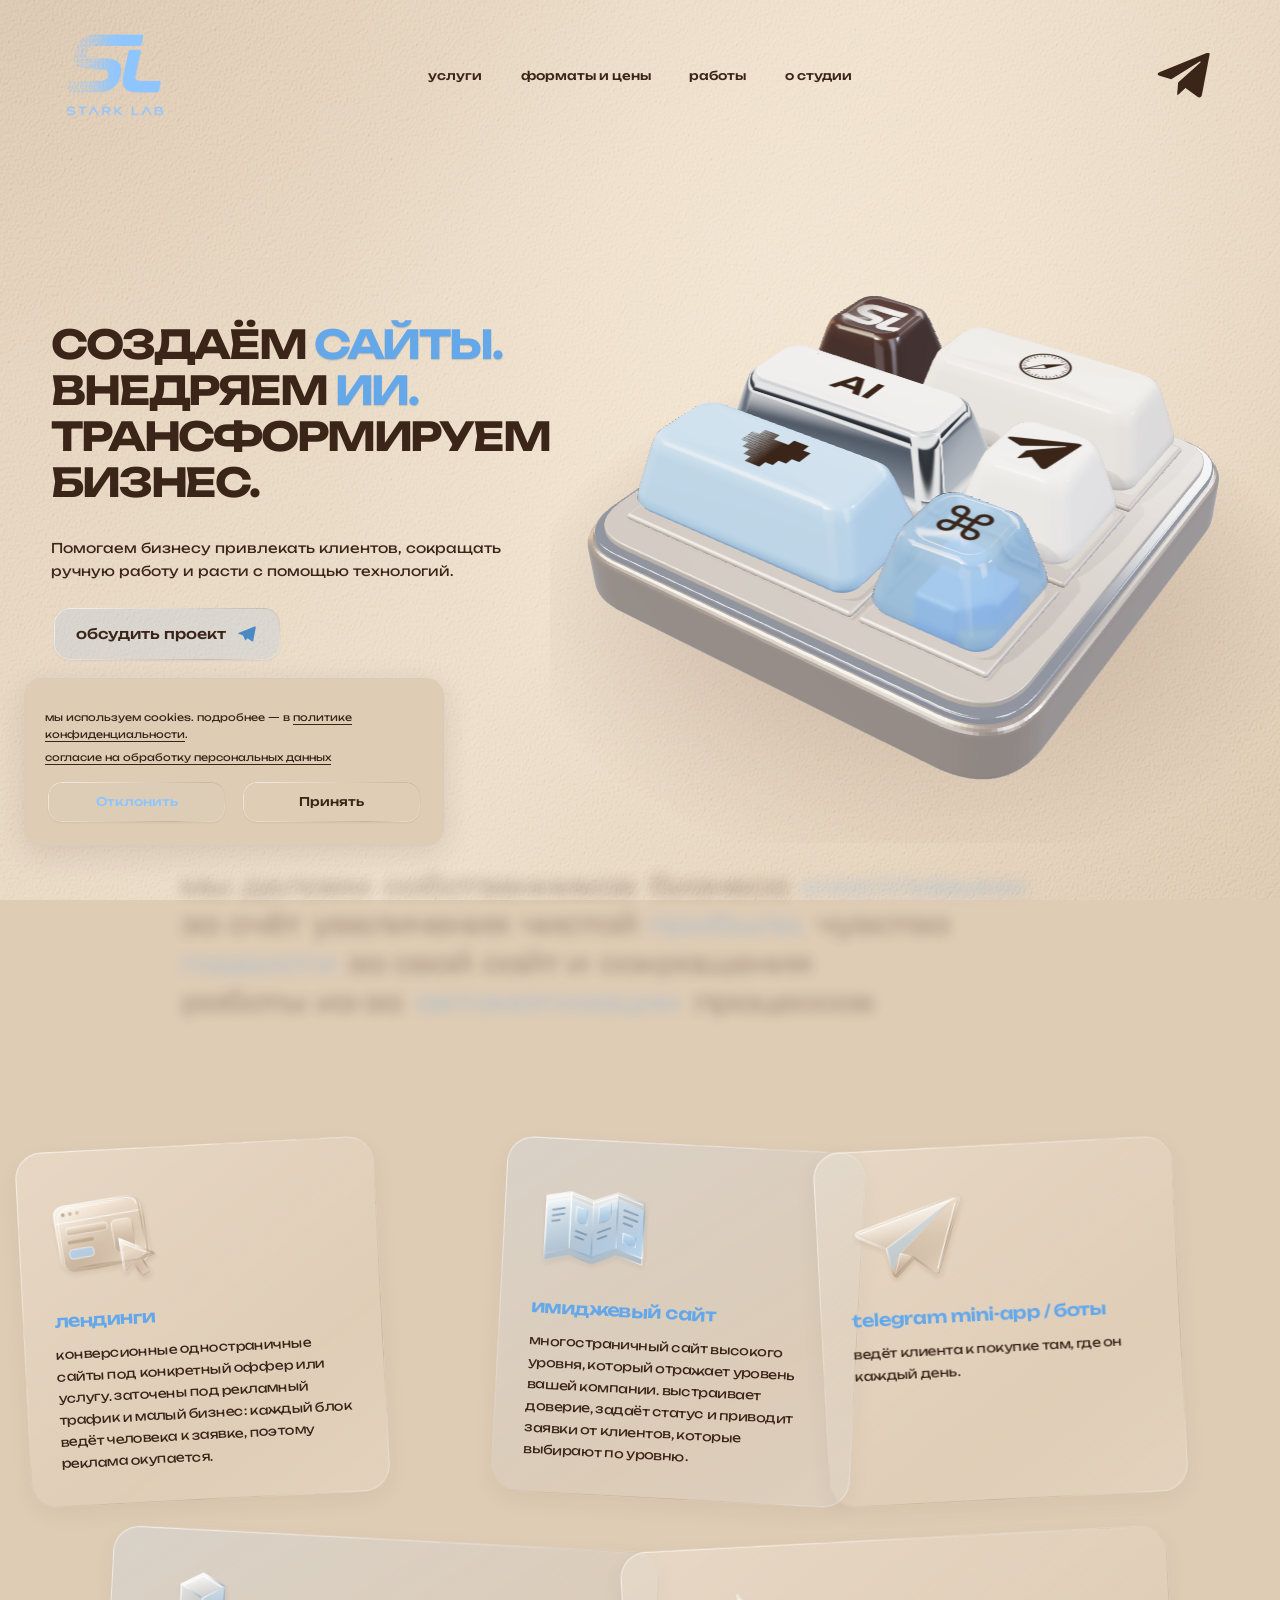
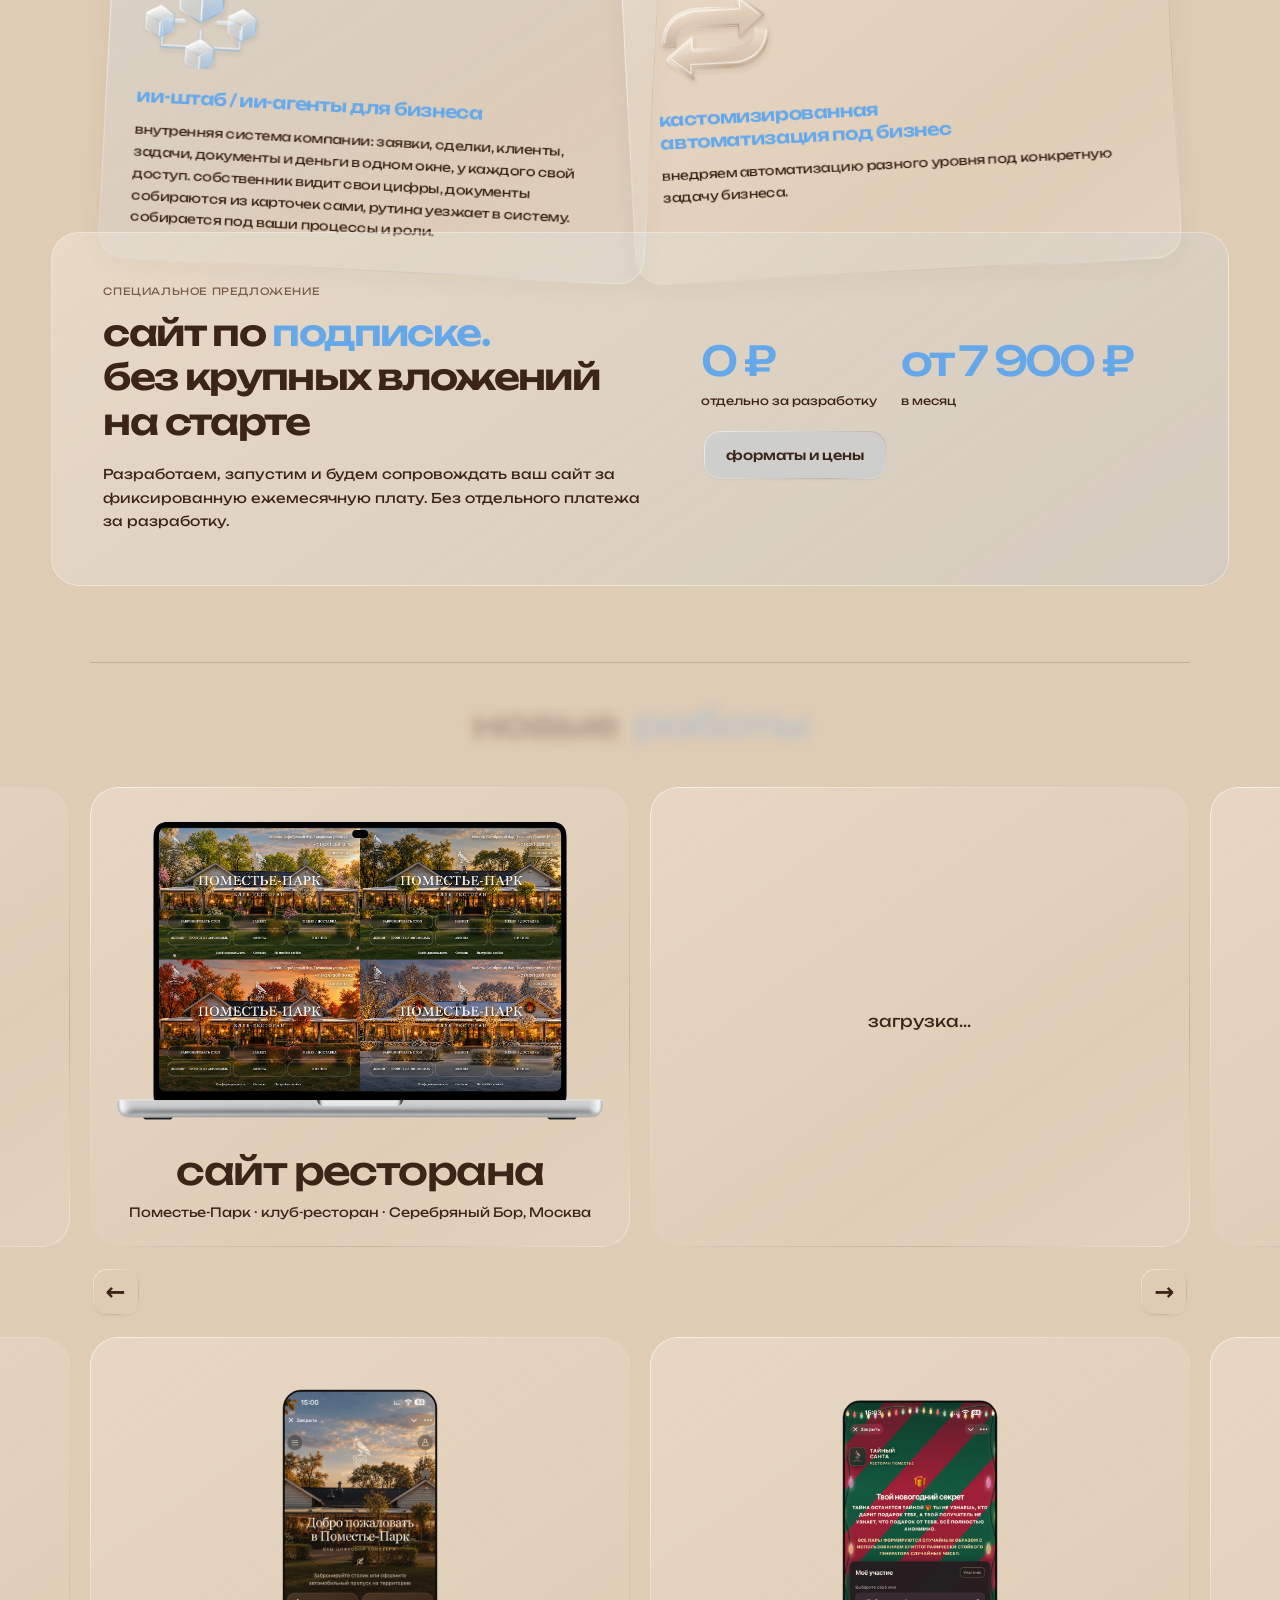
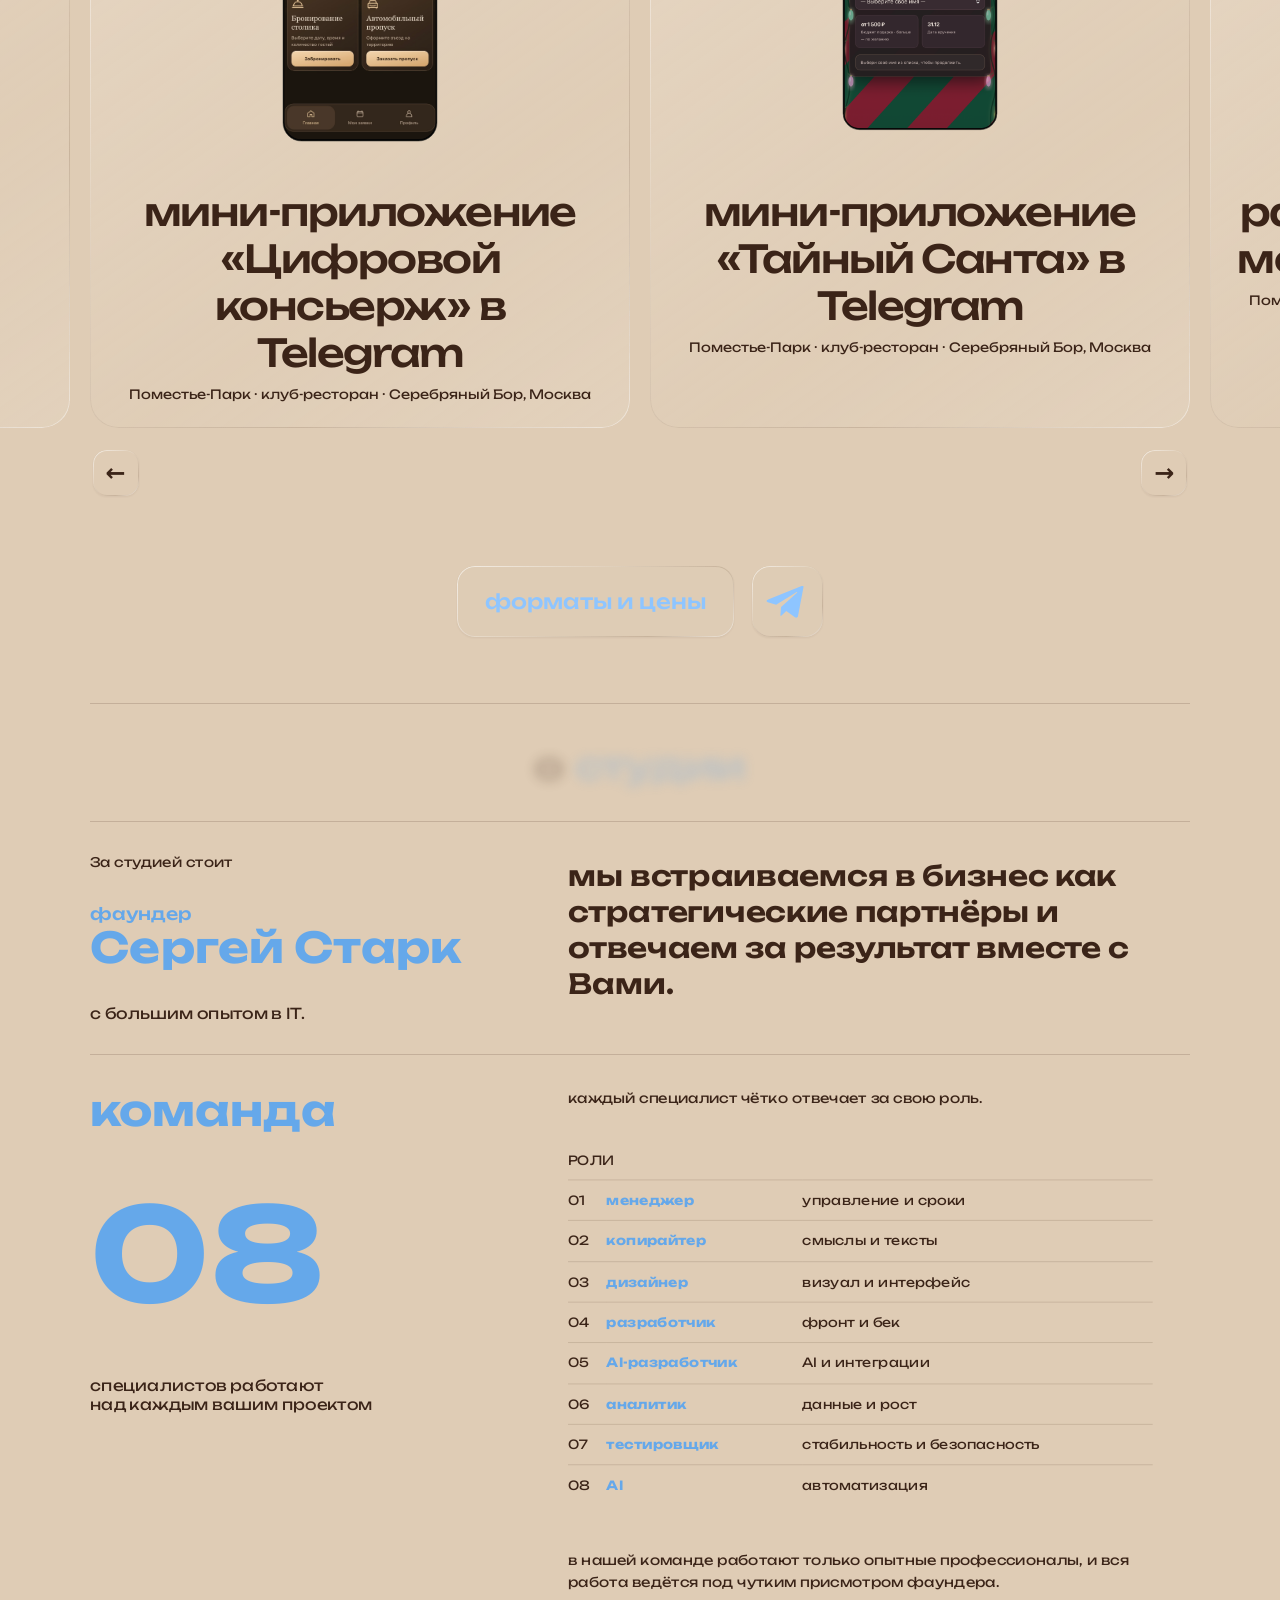
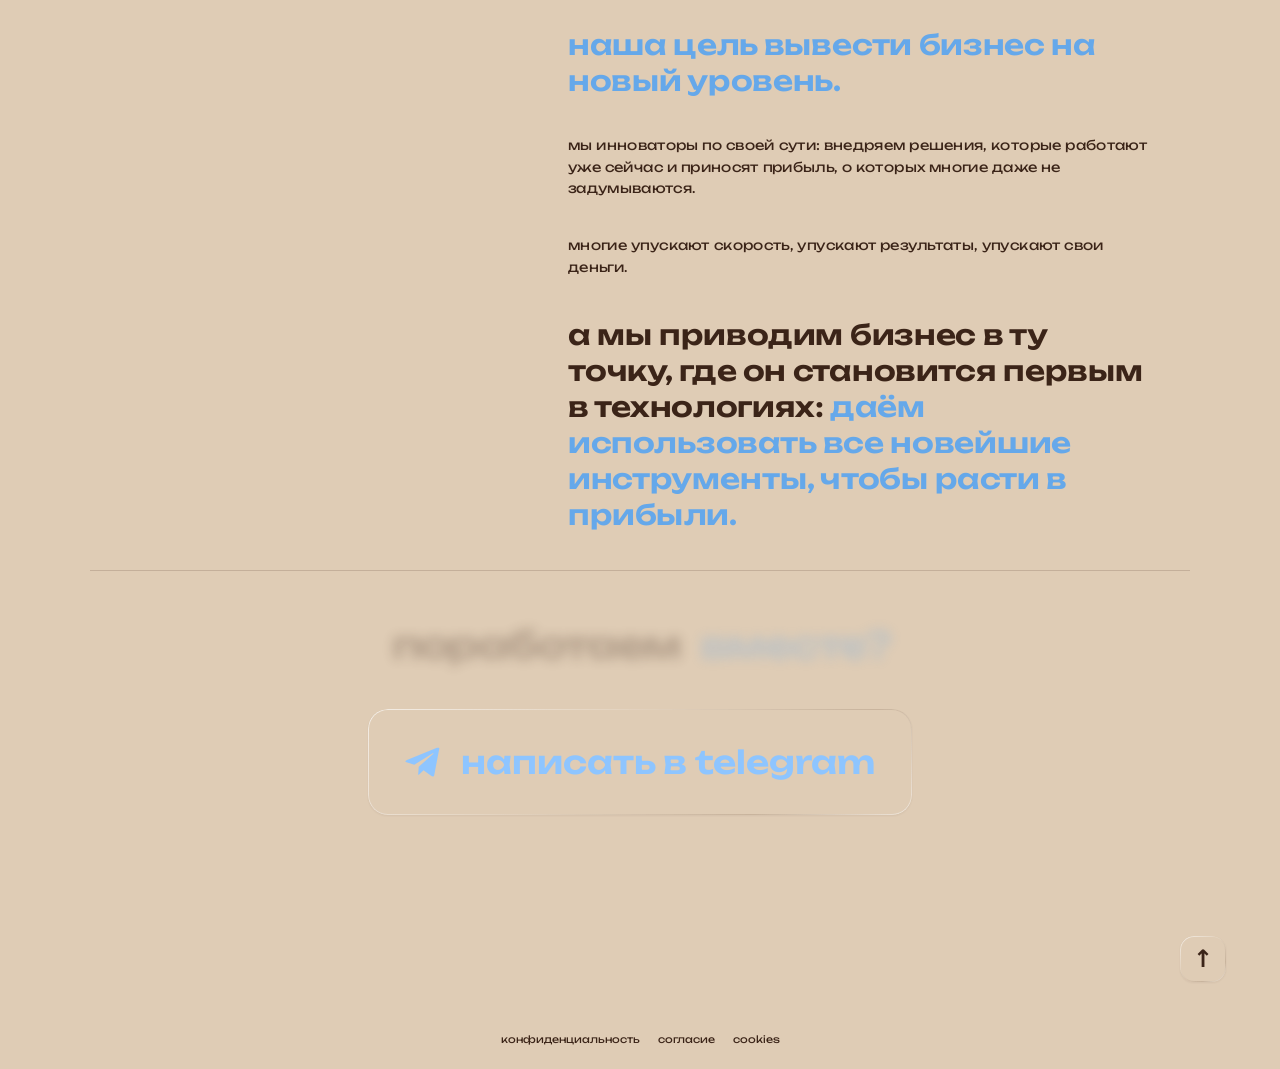
==== commit 1b0aeb20: "Highlight only SITES and AI in homepage heading" ====
--- a/index.html
+++ b/index.html
@@ -30,7 +30,7 @@
 <header class="site-header" id="home"><a class="brand" href="#home" aria-label="STARK LAB — главная"><img src="assets/stark-logo.png?v=sl-binary" alt="STARK LAB" width="1280" height="1280"></a><nav aria-label="основная навигация"><a href="#uslugi">услуги</a><a href="pricing.html">форматы и цены</a><a href="#works">работы</a><a href="#studio">о студии</a></nav><div class="header-socials"><a href="#contacts" aria-label="Telegram — контакты"><svg viewBox="0 0 24 24" aria-hidden="true"><path d="M21.5 3.2 18.3 20c-.2 1-1 1.2-1.8.7l-4.9-3.6-2.4 2.3c-.3.3-.5.5-1 .5l.4-5 9.1-8.2c.4-.3-.1-.5-.6-.2L5.8 13.6 1 12.1c-1-.3-1-1 .2-1.5L20 3c.9-.3 1.6.2 1.5.2Z"/></svg></a></div></header><div class="hero-stage">
 <main id="scene" aria-label="Интерактивная механическая клавиатура">
 <div class="key-controls" aria-label="Клавиши"><button data-key="1" aria-label="Логотип STARK LAB">SL</button><button data-key="2" aria-label="Сайты">сайты</button><button data-key="3" aria-label="ИИ агенты для бизнеса">AI</button><button data-key="5" aria-label="Telegram mini-app и боты">Telegram</button><button data-key="6" aria-label="Сердце">Сердце</button><button data-key="7" aria-label="Command">⌘</button></div>
-</main></div><div class="section-content" aria-live="polite"><section class="hero home-hero" data-page="home" aria-labelledby="hero-title"><h1 id="hero-title">СОЗДАЁМ САЙТЫ.<br>ВНЕДРЯЕМ <span class="possibilities">ИИ.</span><br>ТРАНСФОРМИРУЕМ БИЗНЕС.</h1><p class="hero-description">Помогаем бизнесу привлекать клиентов, сокращать ручную работу и расти с помощью технологий.</p><a class="hero-project-cta mechanical-key blue-key" href="https://t.me/xxlssss?text=%D0%97%D0%B4%D1%80%D0%B0%D0%B2%D1%81%D1%82%D0%B2%D1%83%D0%B9%D1%82%D0%B5!%20%D0%A5%D0%BE%D1%82%D0%B5%D0%BB%20%D0%B1%D1%8B%20%D0%BE%D0%B1%D1%81%D1%83%D0%B4%D0%B8%D1%82%D1%8C%20%D0%BF%D1%80%D0%BE%D0%B5%D0%BA%D1%82%20%D0%B4%D0%BB%D1%8F%20%D1%81%D0%B2%D0%BE%D0%B5%D0%B3%D0%BE%20%D0%B1%D0%B8%D0%B7%D0%BD%D0%B5%D1%81%D0%B0%20%D0%B8%20%D0%BF%D0%BE%D0%B4%D0%BE%D0%B1%D1%80%D0%B0%D1%82%D1%8C%20%D0%BF%D0%BE%D0%B4%D1%85%D0%BE%D0%B4%D1%8F%D1%89%D0%B8%D0%B9%20%D1%84%D0%BE%D1%80%D0%BC%D0%B0%D1%82." target="_blank" rel="noopener noreferrer"><span class="keytop">обсудить проект <svg viewBox="0 0 24 24" aria-hidden="true"><path d="M21.5 3.2 18.3 20c-.2 1-1 1.2-1.8.7l-4.9-3.6-2.4 2.3c-.3.3-.5.5-.6-.2L5.8 13.6 1 12.1c-1-.3-1-1 .2-1.5L20 3c.9-.3 1.6.2 1.5.2Z"/></svg></span></a></section>
+</main></div><div class="section-content" aria-live="polite"><section class="hero home-hero" data-page="home" aria-labelledby="hero-title"><h1 id="hero-title">СОЗДАЁМ <span class="possibilities">САЙТЫ.</span><br>ВНЕДРЯЕМ <span class="possibilities">ИИ.</span><br>ТРАНСФОРМИРУЕМ БИЗНЕС.</h1><p class="hero-description">Помогаем бизнесу привлекать клиентов, сокращать ручную работу и расти с помощью технологий.</p><a class="hero-project-cta mechanical-key blue-key" href="https://t.me/xxlssss?text=%D0%97%D0%B4%D1%80%D0%B0%D0%B2%D1%81%D1%82%D0%B2%D1%83%D0%B9%D1%82%D0%B5!%20%D0%A5%D0%BE%D1%82%D0%B5%D0%BB%20%D0%B1%D1%8B%20%D0%BE%D0%B1%D1%81%D1%83%D0%B4%D0%B8%D1%82%D1%8C%20%D0%BF%D1%80%D0%BE%D0%B5%D0%BA%D1%82%20%D0%B4%D0%BB%D1%8F%20%D1%81%D0%B2%D0%BE%D0%B5%D0%B3%D0%BE%20%D0%B1%D0%B8%D0%B7%D0%BD%D0%B5%D1%81%D0%B0%20%D0%B8%20%D0%BF%D0%BE%D0%B4%D0%BE%D0%B1%D1%80%D0%B0%D1%82%D1%8C%20%D0%BF%D0%BE%D0%B4%D1%85%D0%BE%D0%B4%D1%8F%D1%89%D0%B8%D0%B9%20%D1%84%D0%BE%D1%80%D0%BC%D0%B0%D1%82." target="_blank" rel="noopener noreferrer"><span class="keytop">обсудить проект <svg viewBox="0 0 24 24" aria-hidden="true"><path d="M21.5 3.2 18.3 20c-.2 1-1 1.2-1.8.7l-4.9-3.6-2.4 2.3c-.3.3-.5.5-.6-.2L5.8 13.6 1 12.1c-1-.3-1-1 .2-1.5L20 3c.9-.3 1.6.2 1.5.2Z"/></svg></span></a></section>
 
 <section class="menu-detail" data-page="services" hidden><h2>услуги</h2><p>Разработка сайтов и внедрение автоматизации в бизнес под ключ.</p></section>
 <section class="menu-detail" data-page="about" hidden><h2>о студии</h2><p>STARK LAB — студия разработки сайтов и автоматизации бизнеса.</p></section>
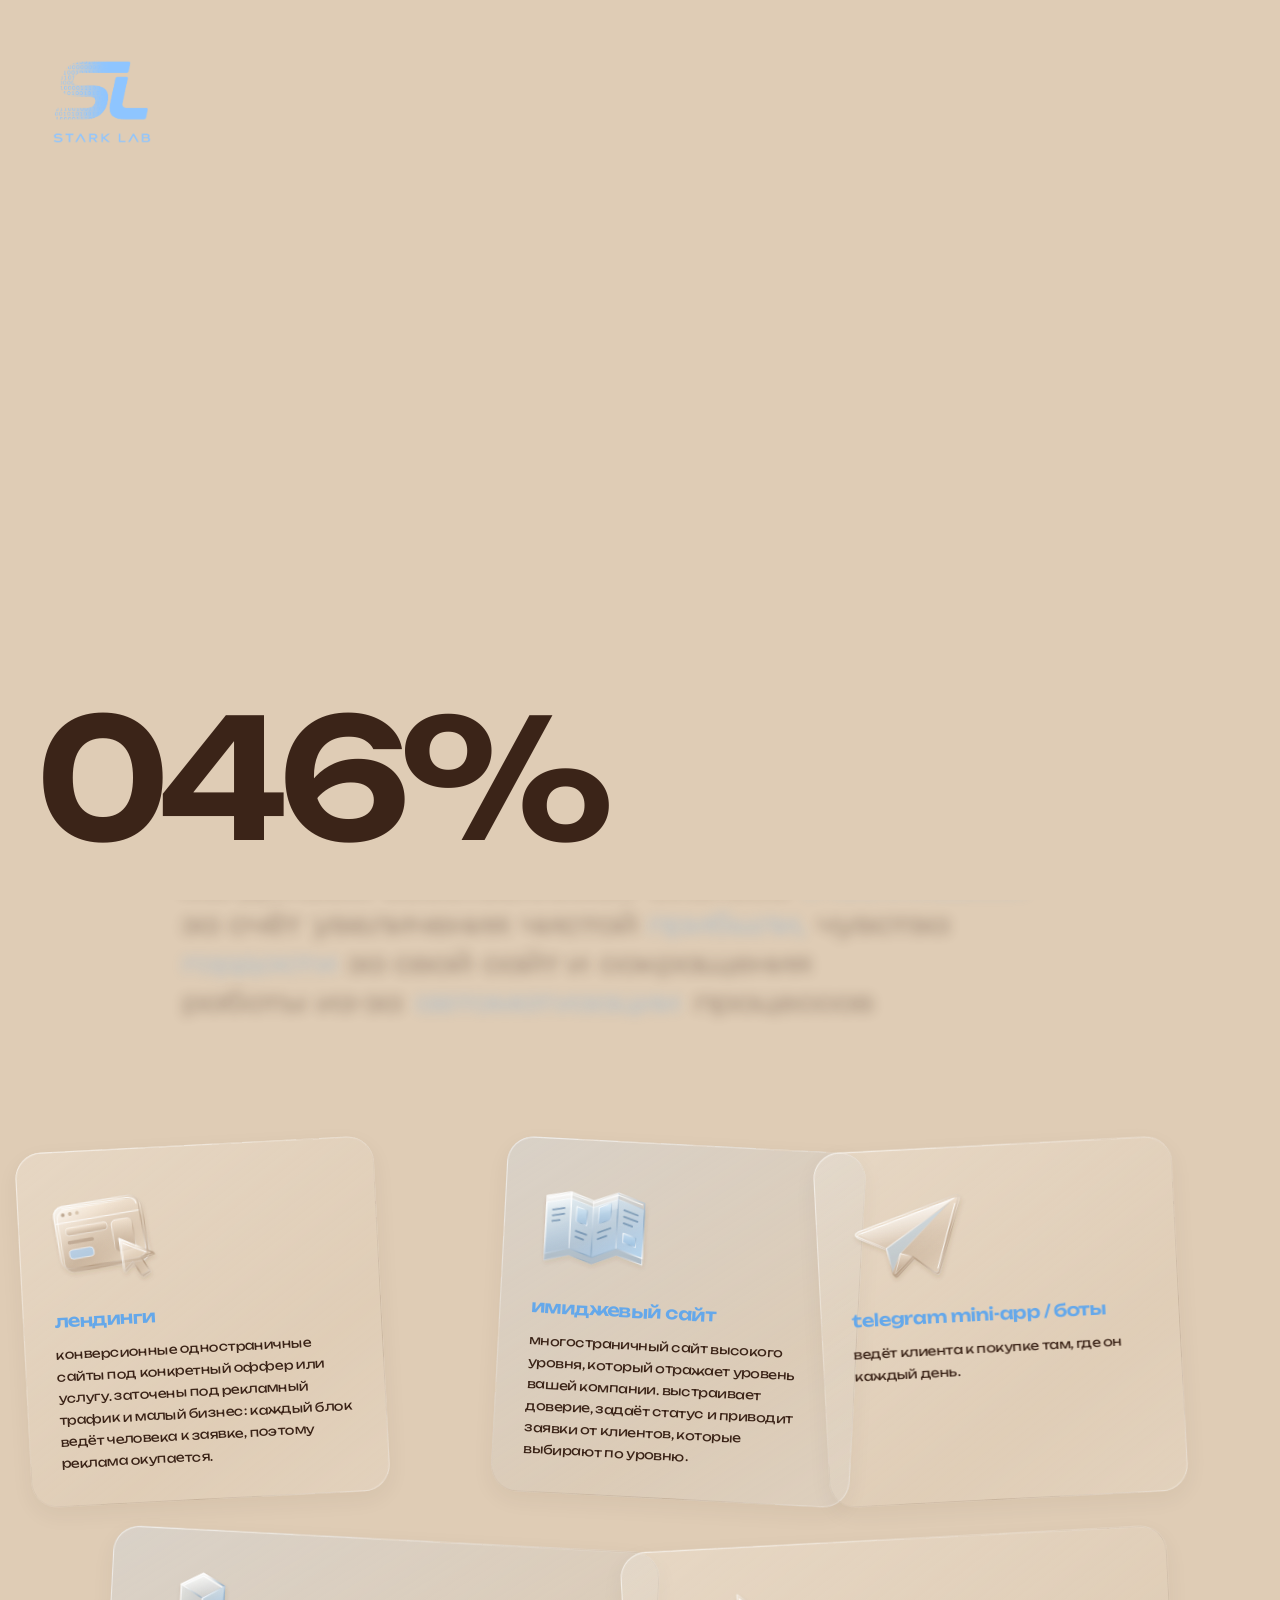
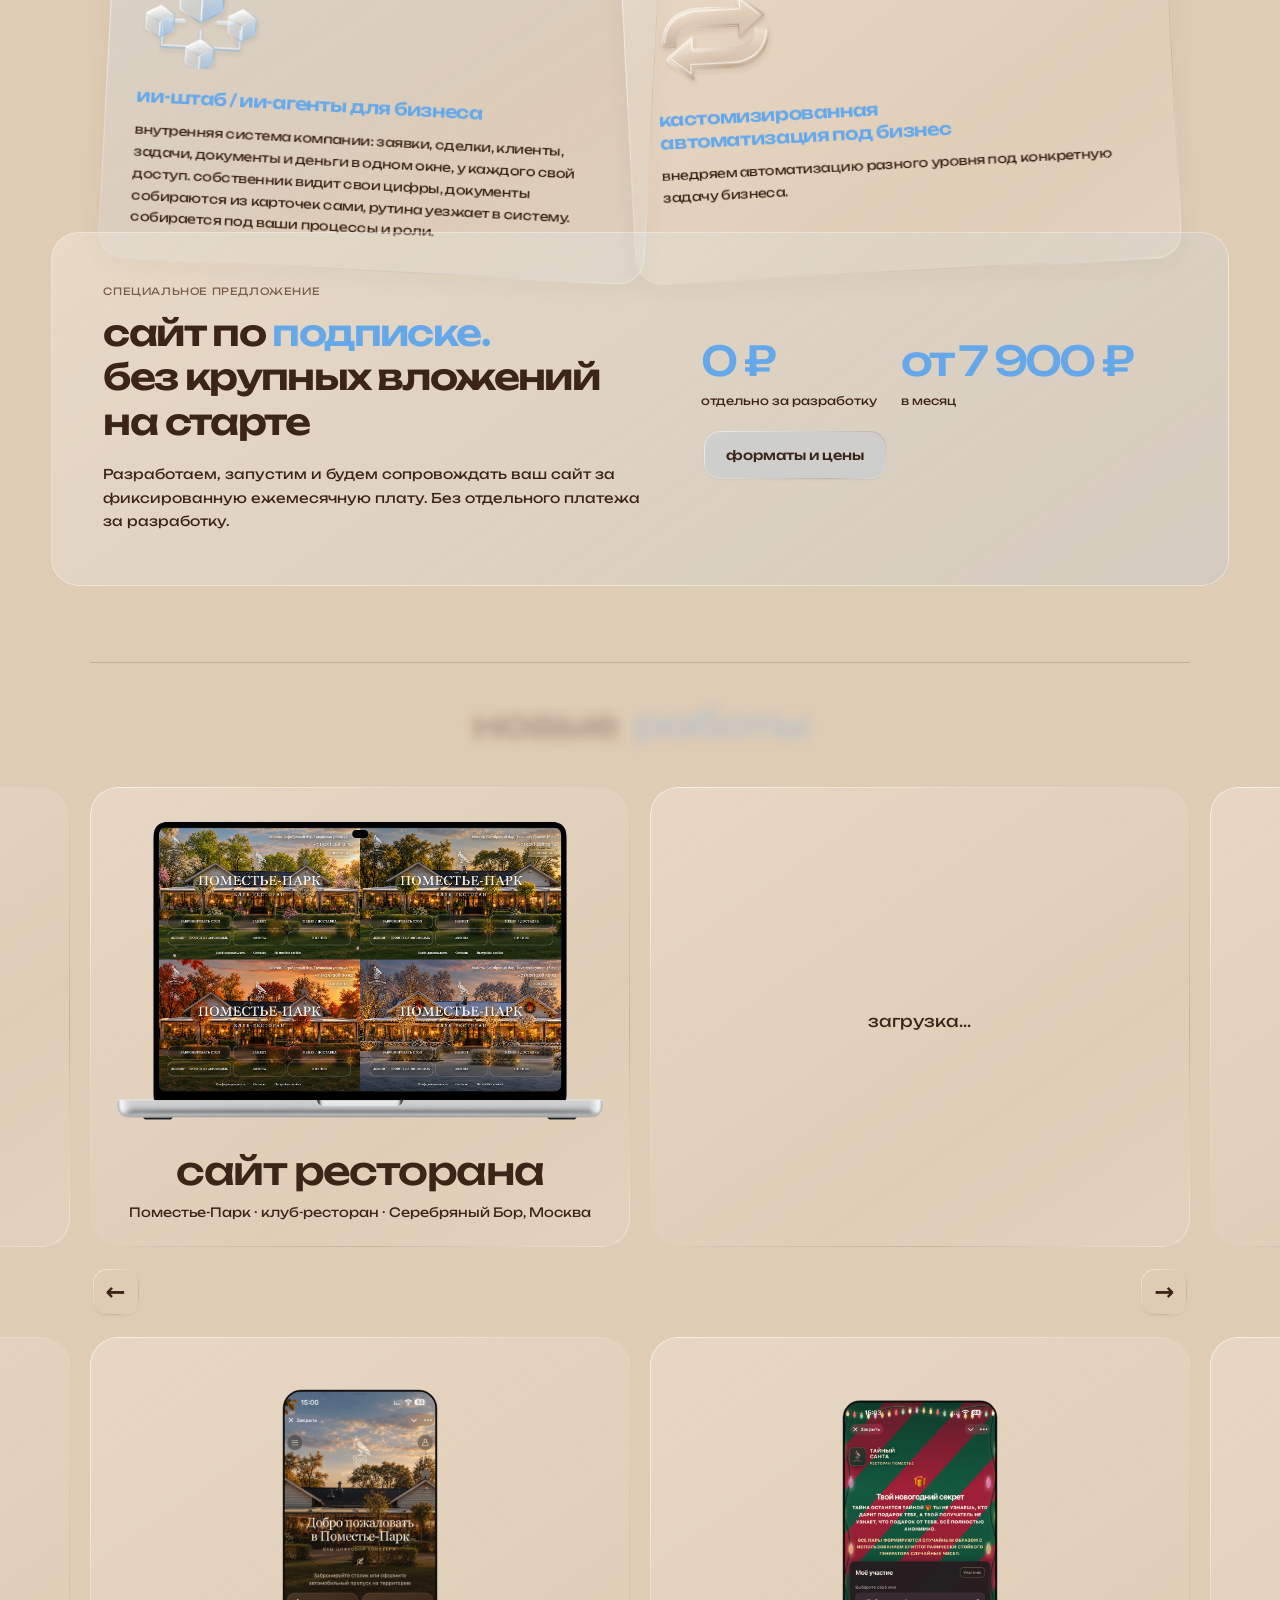
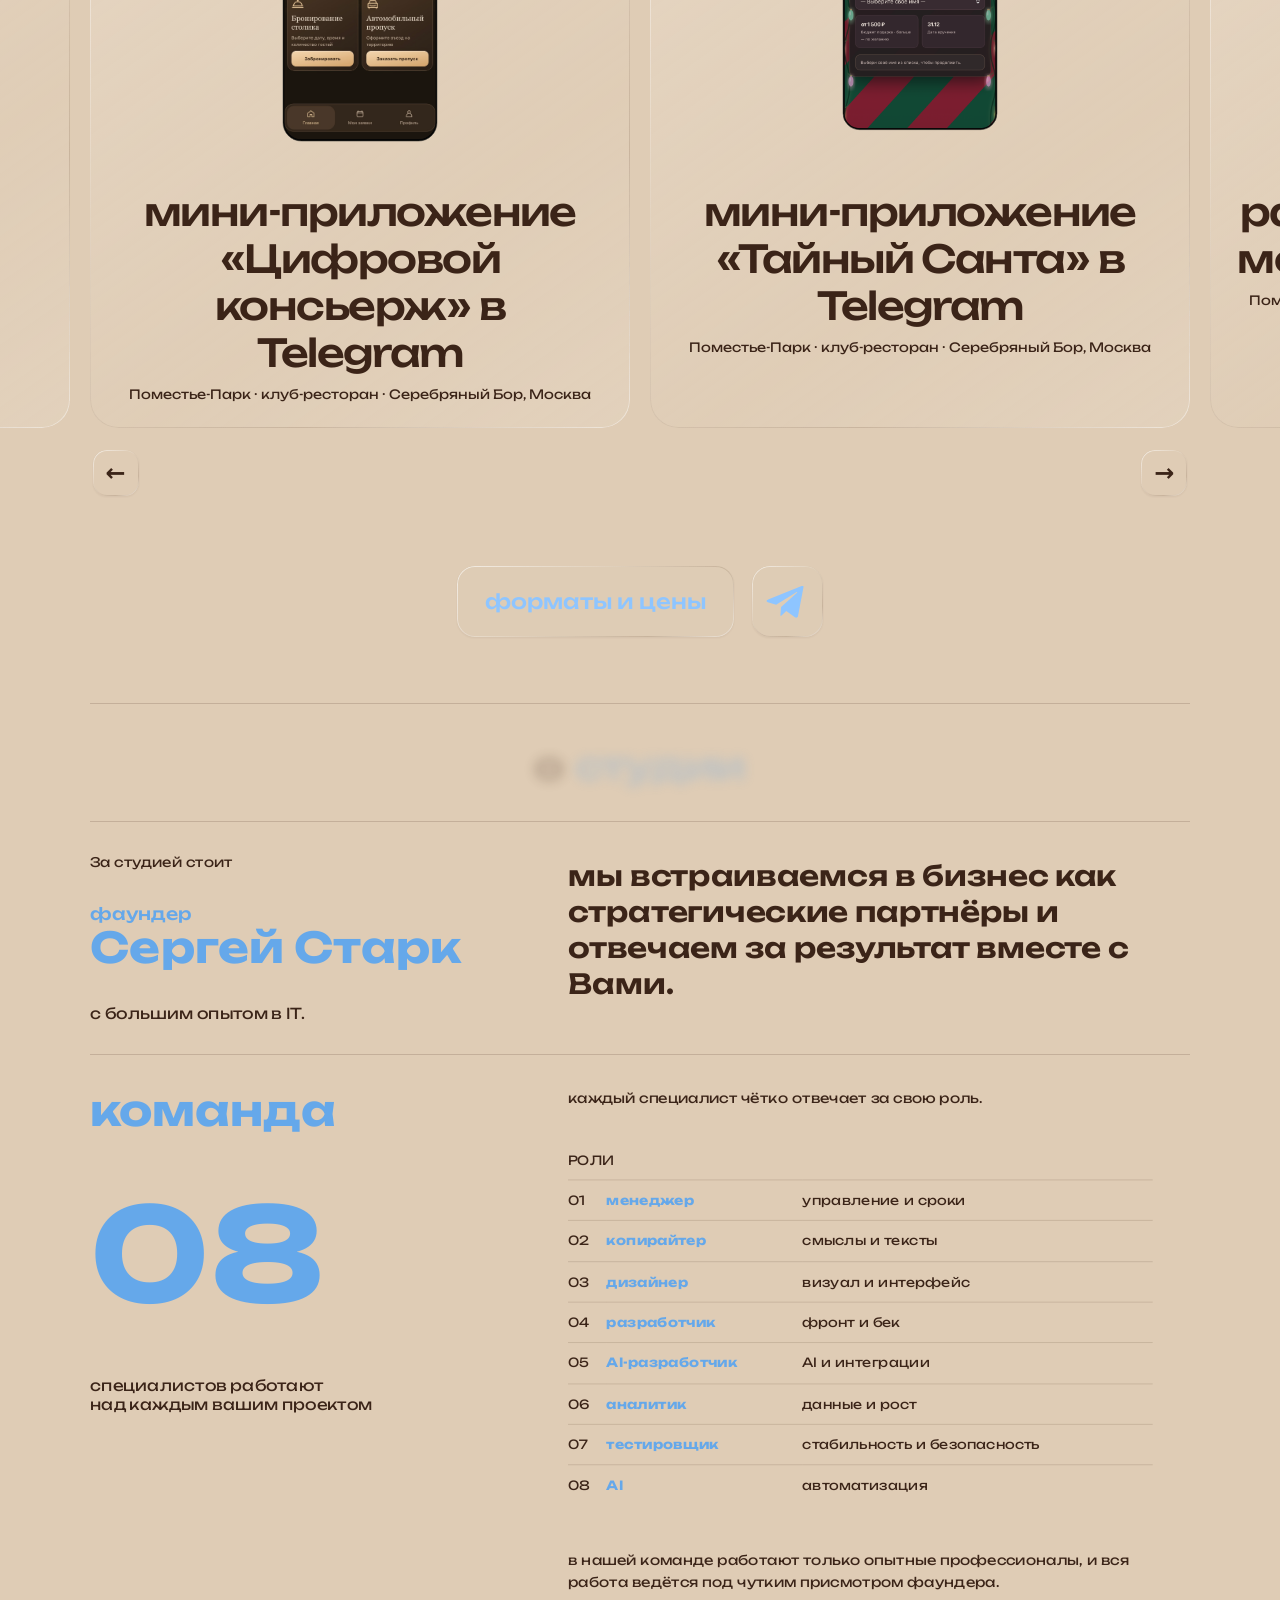
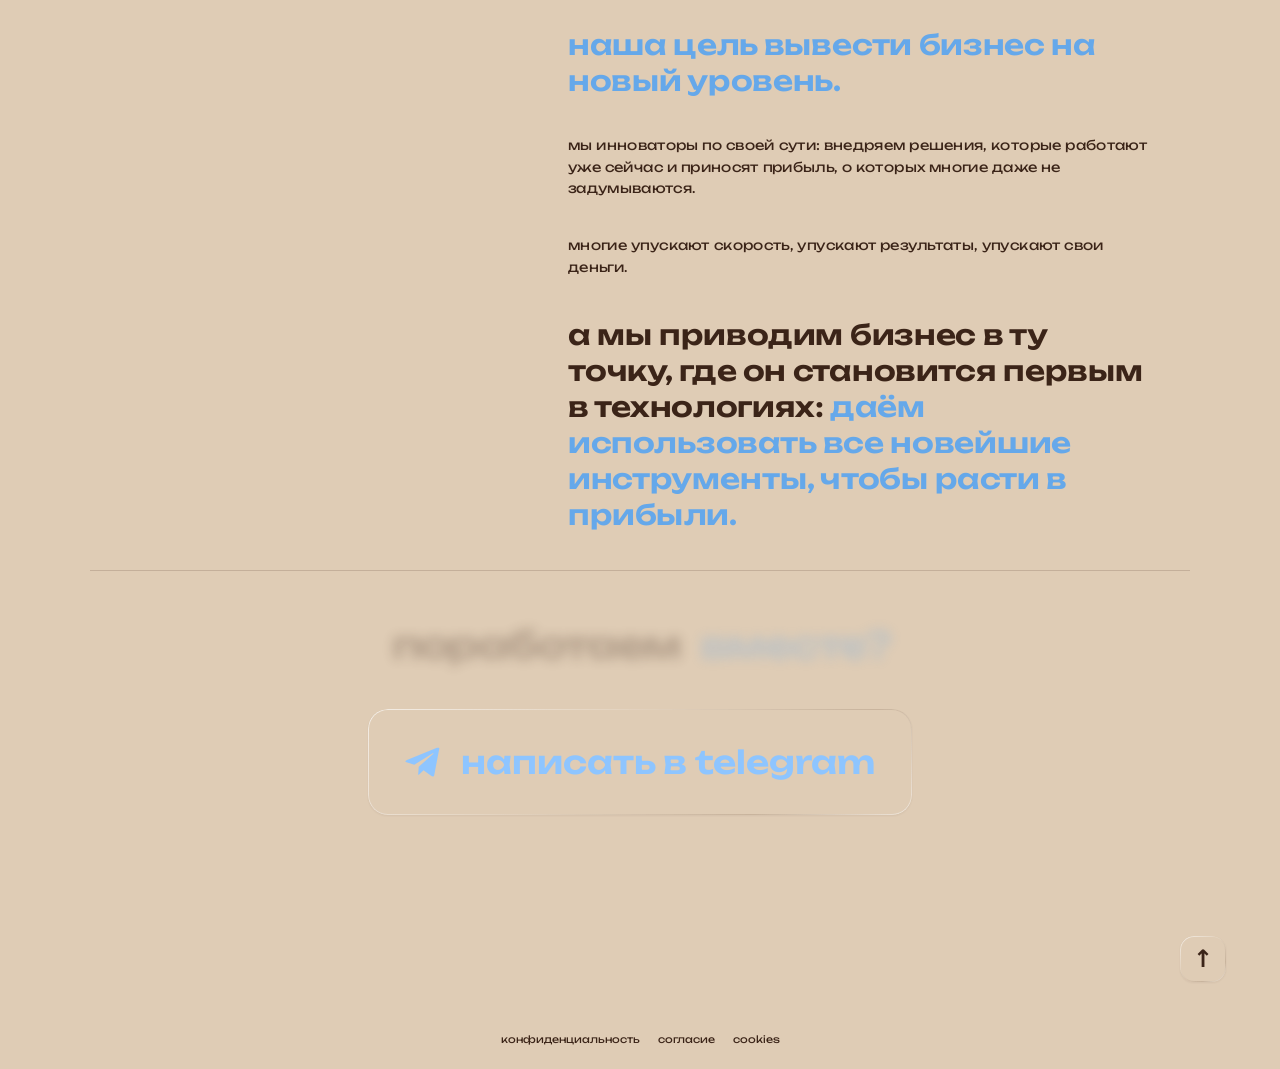
==== commit 81c84ef7: "Restore blue accent on entire first hero line" ====
--- a/index.html
+++ b/index.html
@@ -30,7 +30,7 @@
 <header class="site-header" id="home"><a class="brand" href="#home" aria-label="STARK LAB — главная"><img src="assets/stark-logo.png?v=sl-binary" alt="STARK LAB" width="1280" height="1280"></a><nav aria-label="основная навигация"><a href="#uslugi">услуги</a><a href="pricing.html">форматы и цены</a><a href="#works">работы</a><a href="#studio">о студии</a></nav><div class="header-socials"><a href="#contacts" aria-label="Telegram — контакты"><svg viewBox="0 0 24 24" aria-hidden="true"><path d="M21.5 3.2 18.3 20c-.2 1-1 1.2-1.8.7l-4.9-3.6-2.4 2.3c-.3.3-.5.5-1 .5l.4-5 9.1-8.2c.4-.3-.1-.5-.6-.2L5.8 13.6 1 12.1c-1-.3-1-1 .2-1.5L20 3c.9-.3 1.6.2 1.5.2Z"/></svg></a></div></header><div class="hero-stage">
 <main id="scene" aria-label="Интерактивная механическая клавиатура">
 <div class="key-controls" aria-label="Клавиши"><button data-key="1" aria-label="Логотип STARK LAB">SL</button><button data-key="2" aria-label="Сайты">сайты</button><button data-key="3" aria-label="ИИ агенты для бизнеса">AI</button><button data-key="5" aria-label="Telegram mini-app и боты">Telegram</button><button data-key="6" aria-label="Сердце">Сердце</button><button data-key="7" aria-label="Command">⌘</button></div>
-</main></div><div class="section-content" aria-live="polite"><section class="hero home-hero" data-page="home" aria-labelledby="hero-title"><h1 id="hero-title">СОЗДАЁМ <span class="possibilities">САЙТЫ.</span><br>ВНЕДРЯЕМ <span class="possibilities">ИИ.</span><br>ТРАНСФОРМИРУЕМ БИЗНЕС.</h1><p class="hero-description">Помогаем бизнесу привлекать клиентов, сокращать ручную работу и расти с помощью технологий.</p><a class="hero-project-cta mechanical-key blue-key" href="https://t.me/xxlssss?text=%D0%97%D0%B4%D1%80%D0%B0%D0%B2%D1%81%D1%82%D0%B2%D1%83%D0%B9%D1%82%D0%B5!%20%D0%A5%D0%BE%D1%82%D0%B5%D0%BB%20%D0%B1%D1%8B%20%D0%BE%D0%B1%D1%81%D1%83%D0%B4%D0%B8%D1%82%D1%8C%20%D0%BF%D1%80%D0%BE%D0%B5%D0%BA%D1%82%20%D0%B4%D0%BB%D1%8F%20%D1%81%D0%B2%D0%BE%D0%B5%D0%B3%D0%BE%20%D0%B1%D0%B8%D0%B7%D0%BD%D0%B5%D1%81%D0%B0%20%D0%B8%20%D0%BF%D0%BE%D0%B4%D0%BE%D0%B1%D1%80%D0%B0%D1%82%D1%8C%20%D0%BF%D0%BE%D0%B4%D1%85%D0%BE%D0%B4%D1%8F%D1%89%D0%B8%D0%B9%20%D1%84%D0%BE%D1%80%D0%BC%D0%B0%D1%82." target="_blank" rel="noopener noreferrer"><span class="keytop">обсудить проект <svg viewBox="0 0 24 24" aria-hidden="true"><path d="M21.5 3.2 18.3 20c-.2 1-1 1.2-1.8.7l-4.9-3.6-2.4 2.3c-.3.3-.5.5-.6-.2L5.8 13.6 1 12.1c-1-.3-1-1 .2-1.5L20 3c.9-.3 1.6.2 1.5.2Z"/></svg></span></a></section>
+</main></div><div class="section-content" aria-live="polite"><section class="hero home-hero" data-page="home" aria-labelledby="hero-title"><h1 id="hero-title"><span class="possibilities">СОЗДАЁМ САЙТЫ.</span><br>ВНЕДРЯЕМ <span class="possibilities">ИИ.</span><br>ТРАНСФОРМИРУЕМ БИЗНЕС.</h1><p class="hero-description">Помогаем бизнесу привлекать клиентов, сокращать ручную работу и расти с помощью технологий.</p><a class="hero-project-cta mechanical-key blue-key" href="https://t.me/xxlssss?text=%D0%97%D0%B4%D1%80%D0%B0%D0%B2%D1%81%D1%82%D0%B2%D1%83%D0%B9%D1%82%D0%B5!%20%D0%A5%D0%BE%D1%82%D0%B5%D0%BB%20%D0%B1%D1%8B%20%D0%BE%D0%B1%D1%81%D1%83%D0%B4%D0%B8%D1%82%D1%8C%20%D0%BF%D1%80%D0%BE%D0%B5%D0%BA%D1%82%20%D0%B4%D0%BB%D1%8F%20%D1%81%D0%B2%D0%BE%D0%B5%D0%B3%D0%BE%20%D0%B1%D0%B8%D0%B7%D0%BD%D0%B5%D1%81%D0%B0%20%D0%B8%20%D0%BF%D0%BE%D0%B4%D0%BE%D0%B1%D1%80%D0%B0%D1%82%D1%8C%20%D0%BF%D0%BE%D0%B4%D1%85%D0%BE%D0%B4%D1%8F%D1%89%D0%B8%D0%B9%20%D1%84%D0%BE%D1%80%D0%BC%D0%B0%D1%82." target="_blank" rel="noopener noreferrer"><span class="keytop">обсудить проект <svg viewBox="0 0 24 24" aria-hidden="true"><path d="M21.5 3.2 18.3 20c-.2 1-1 1.2-1.8.7l-4.9-3.6-2.4 2.3c-.3.3-.5.5-.6-.2L5.8 13.6 1 12.1c-1-.3-1-1 .2-1.5L20 3c.9-.3 1.6.2 1.5.2Z"/></svg></span></a></section>
 
 <section class="menu-detail" data-page="services" hidden><h2>услуги</h2><p>Разработка сайтов и внедрение автоматизации в бизнес под ключ.</p></section>
 <section class="menu-detail" data-page="about" hidden><h2>о студии</h2><p>STARK LAB — студия разработки сайтов и автоматизации бизнеса.</p></section>
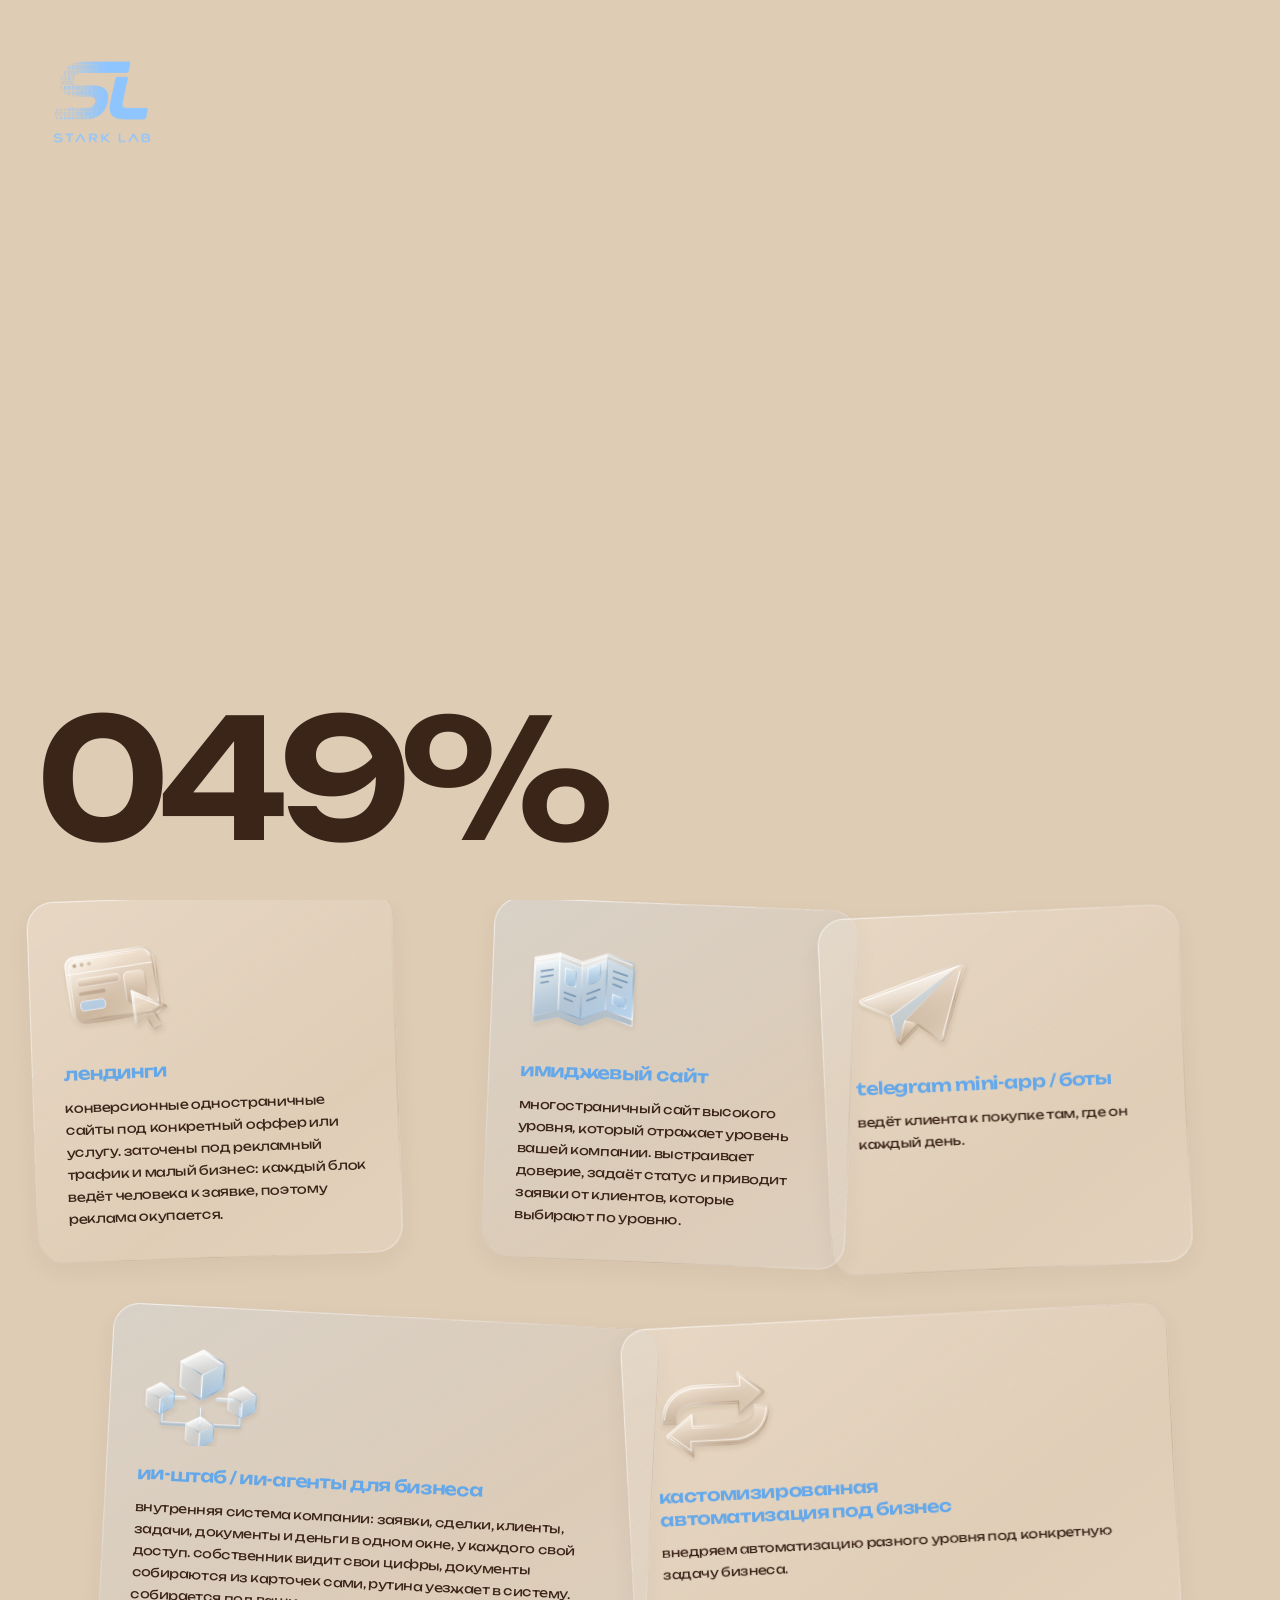
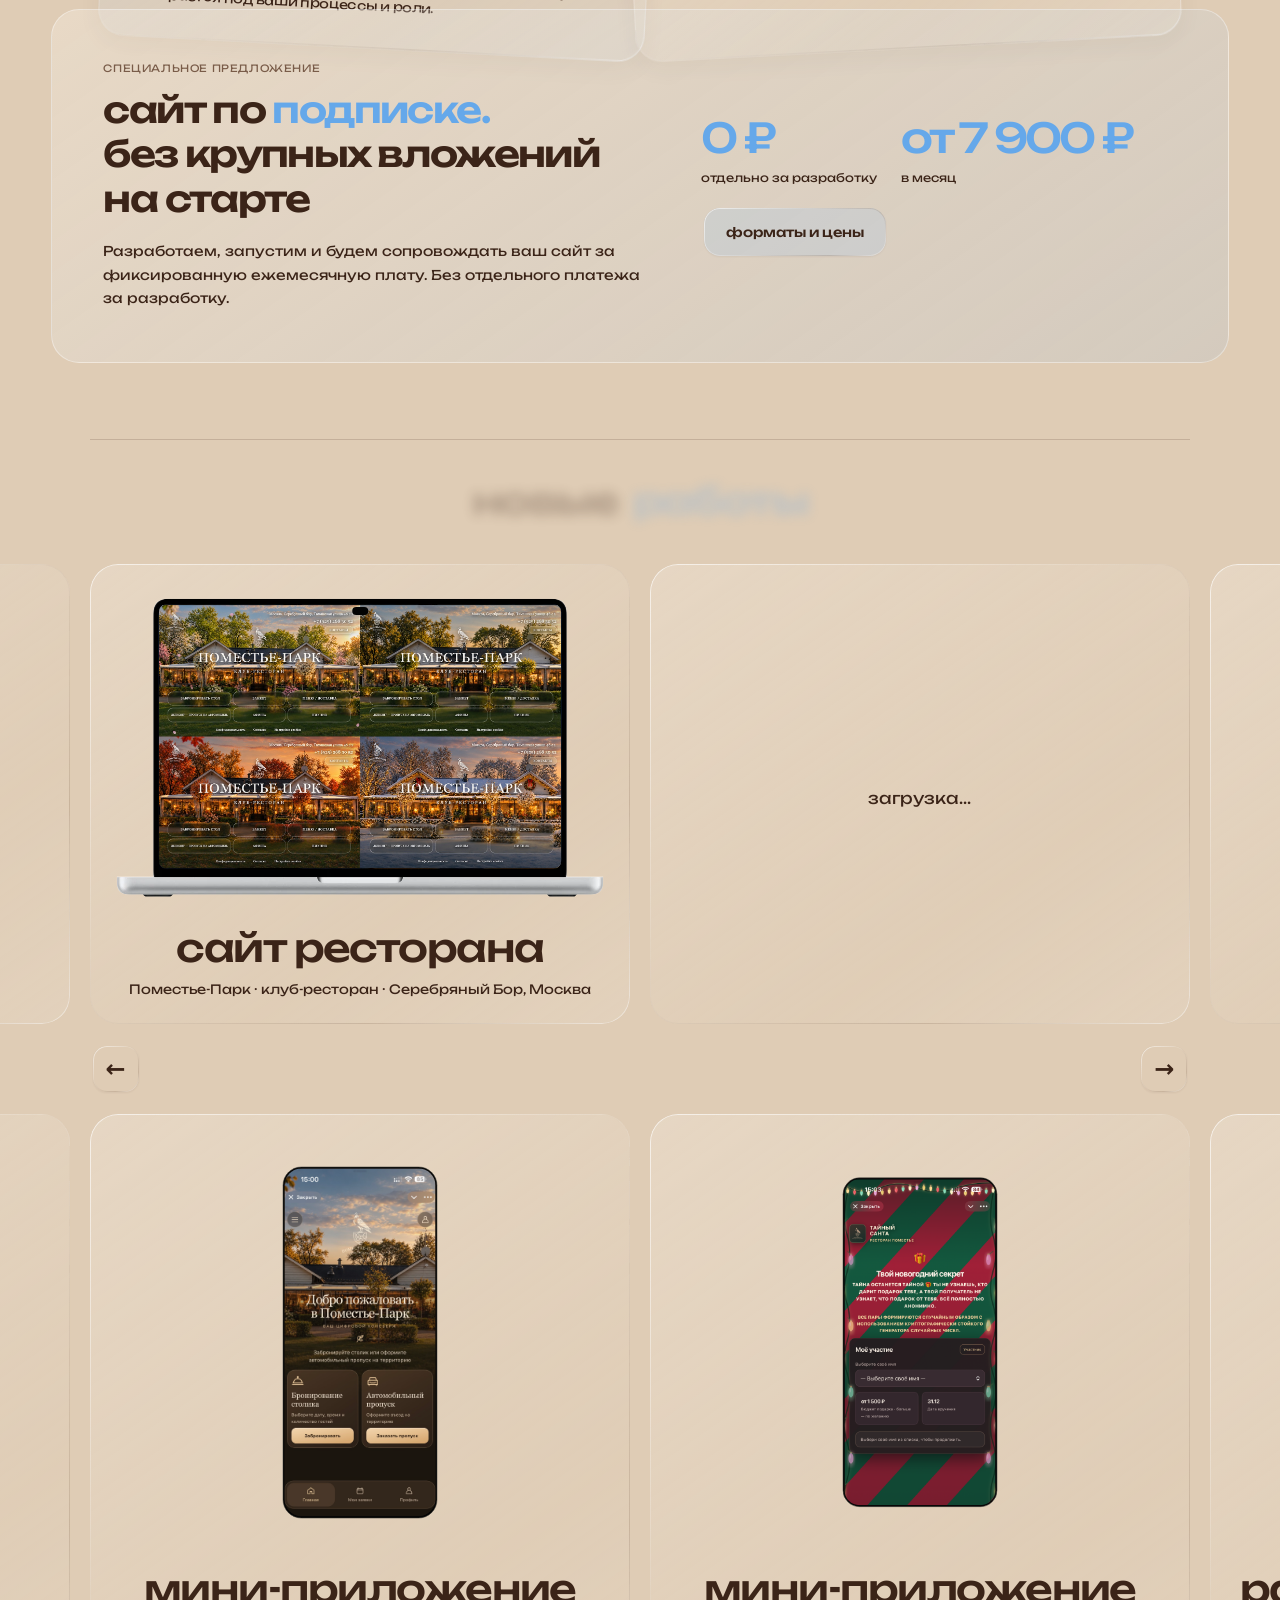
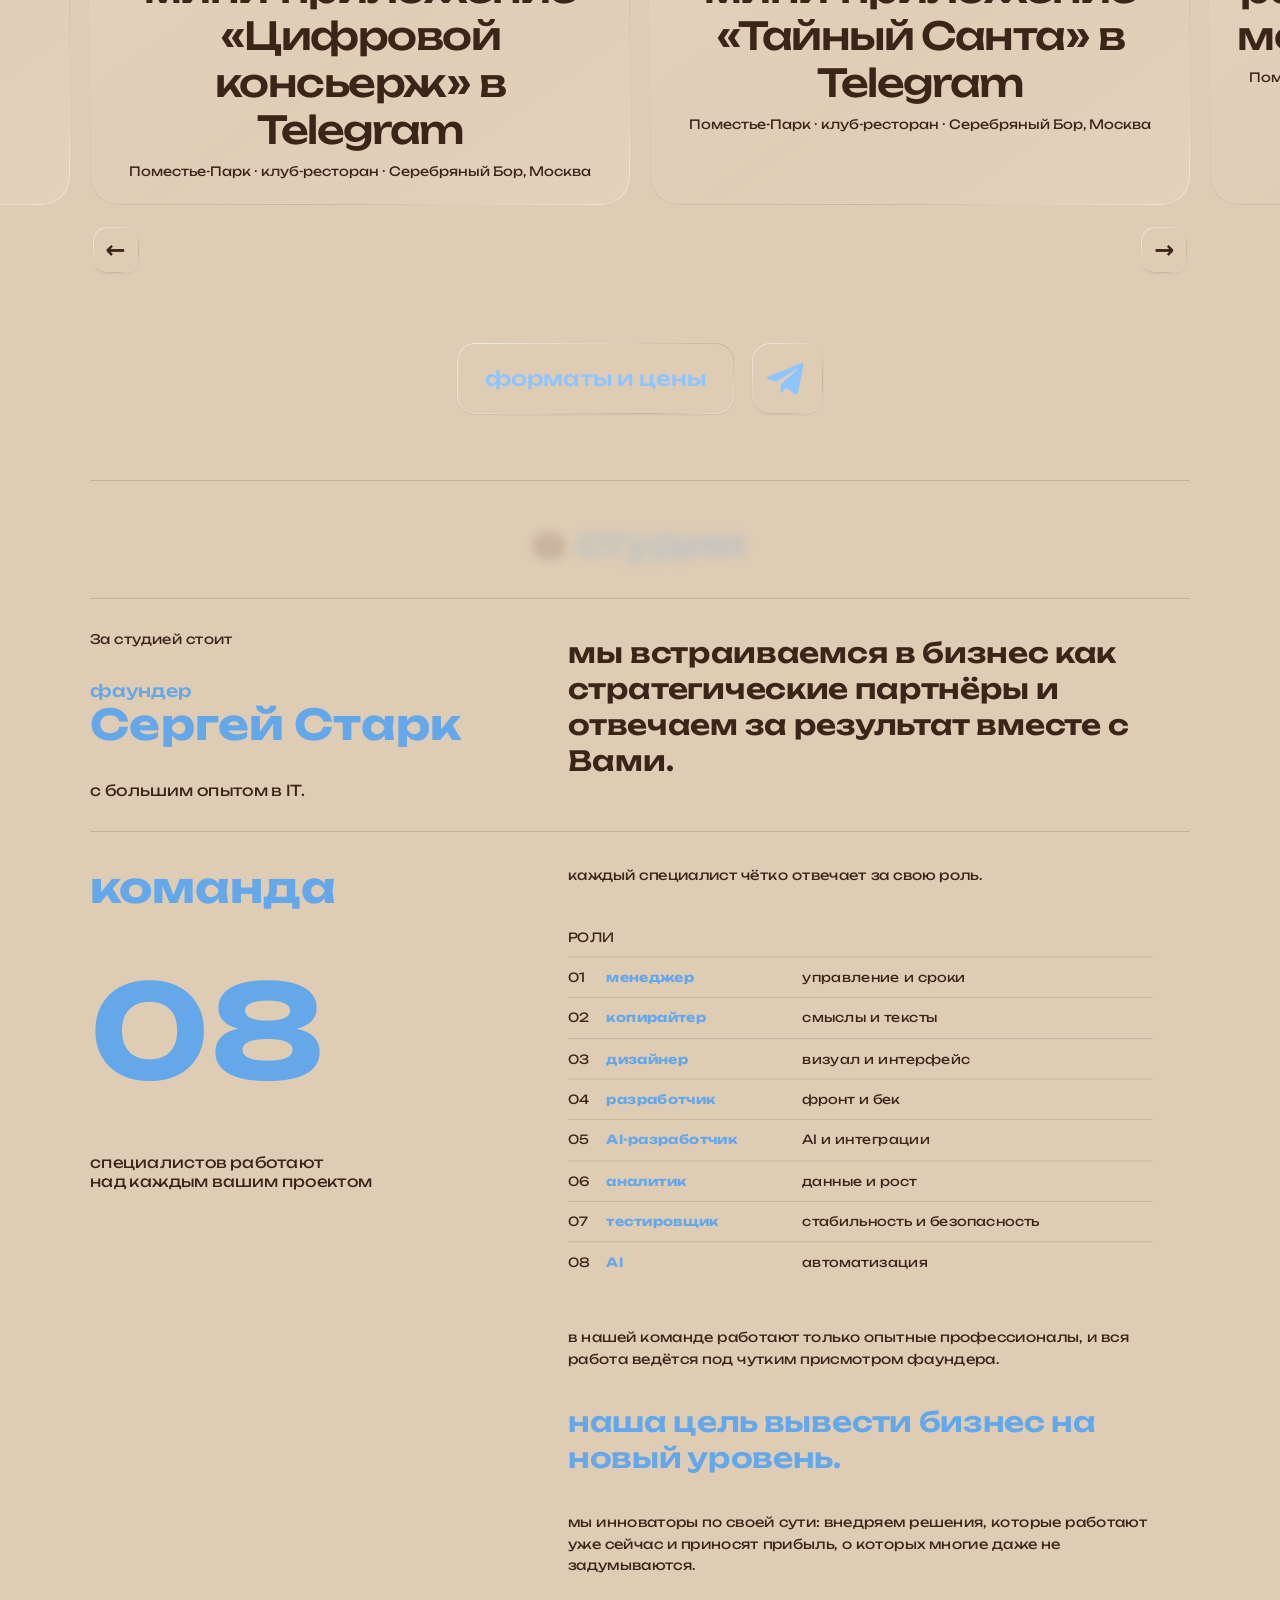
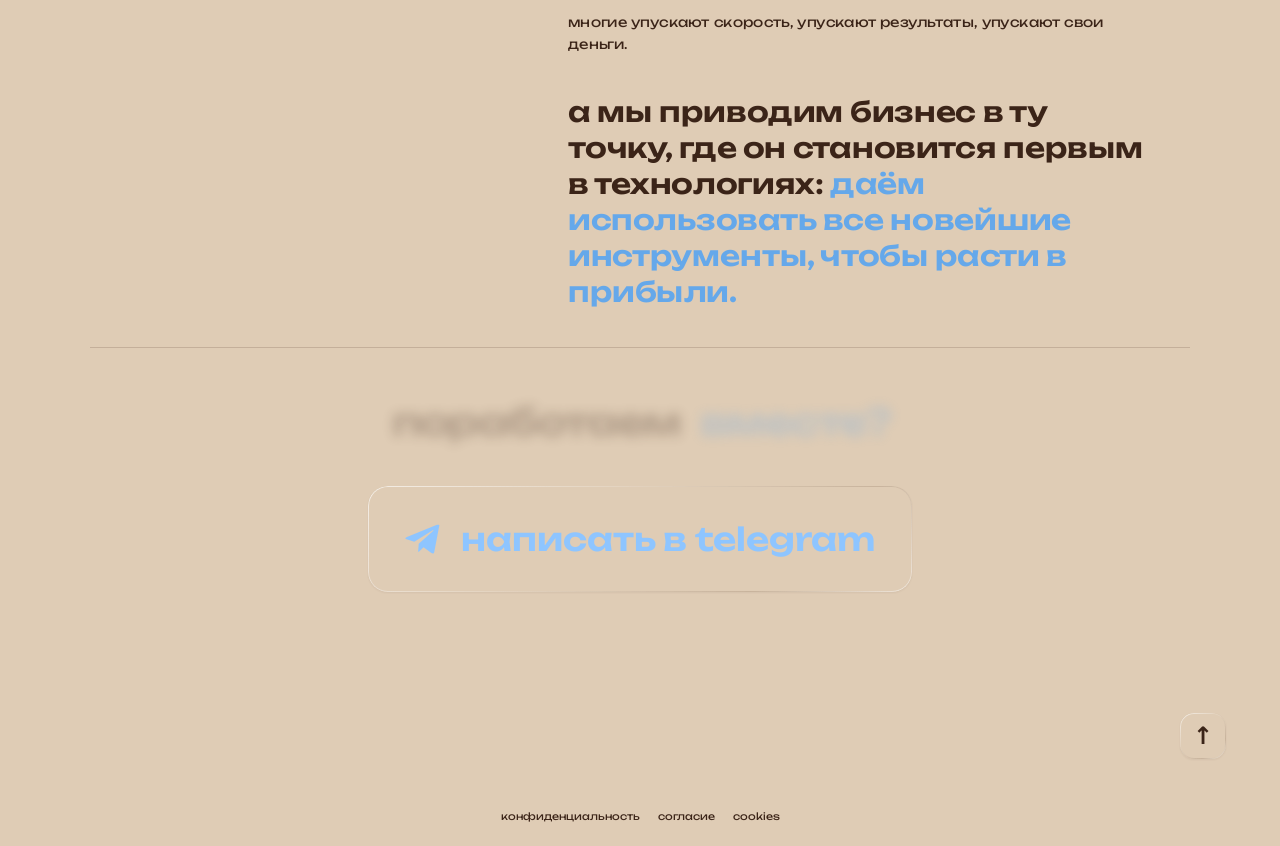
==== commit 9bf5606c: "Remove homepage statement and its dedicated animation without affecting other animations" ====
--- a/index.html
+++ b/index.html
@@ -35,10 +35,6 @@
 <section class="menu-detail" data-page="services" hidden><h2>услуги</h2><p>Разработка сайтов и внедрение автоматизации в бизнес под ключ.</p></section>
 <section class="menu-detail" data-page="about" hidden><h2>о студии</h2><p>STARK LAB — студия разработки сайтов и автоматизации бизнеса.</p></section>
 <div data-page="projects" hidden></div></div>
-
-<section class="home-statement" data-page="home">
-  <p>мы делаем собственников бизнеса счастливыми за счёт увеличения чистой прибыли, чувства гордости за свой сайт и сокращения работы из-за автоматизации процессов</p>
-</section>
 
 <section class="offerings" id="uslugi" data-page="home" aria-label="Услуги студии">
   <article class="offering">
@@ -180,16 +176,6 @@
 </section>
 <script>
   (() => {
-    const paragraph = document.querySelector('.home-statement p');
-    const accents = new Set(['счастливыми', 'прибыли', 'гордости', 'автоматизации']);
-    const words = paragraph.textContent.trim().split(/\s+/).map(text => {
-      const word = document.createElement('span');
-      word.className = 'statement-word';
-      if (accents.has(text.replace(/,$/, ''))) word.classList.add('statement-accent');
-      word.textContent = text;
-      return word;
-    });
-    paragraph.replaceChildren(...words.flatMap((word, i) => i ? [' ', word] : [word]));
     const studioText = document.querySelectorAll('.studio-profile h3, .studio-profile p, .studio-profile h4, .studio-roles');
     const figures = document.querySelectorAll('.studio-figures strong, .team-number');
     const cardGrids = document.querySelectorAll('.offerings');
@@ -341,19 +327,7 @@
     function draw() {
       pending = false;
       paintStrips();
-      if (!paragraph.getClientRects().length) return;
-      const bounds = paragraph.getBoundingClientRect();
       const page = document.scrollingElement;
-      const top = bounds.top + page.scrollTop;
-      const start = Math.max(0, top - page.clientHeight * .96);
-      const end = Math.min(page.scrollHeight - page.clientHeight,
-        top + bounds.height - page.clientHeight * .52);
-      const progress = end <= start ? 1 : Math.max(0, Math.min(1, (page.scrollTop - start) / (end - start)));
-      words.forEach((word, i) => {
-        const offset = .68 * i / Math.max(1, words.length - 1);
-        const clarity = reduced.matches ? 1 : Math.max(0, Math.min(1, (progress - offset) / .32));
-        word.style.setProperty('--clarity', clarity.toFixed(3));
-      });
 
       // Measure grid positions before transforms so each card has a stable destination.
       const scrollLimit = page.scrollHeight - page.clientHeight;
@@ -412,7 +386,6 @@
     window.addEventListener('load', scrollToSection);
     reduced.addEventListener('change', schedule);
     const observer = new ResizeObserver(schedule);
-    observer.observe(paragraph);
     cardGrids.forEach(grid => observer.observe(grid));
     schedule();
   })();
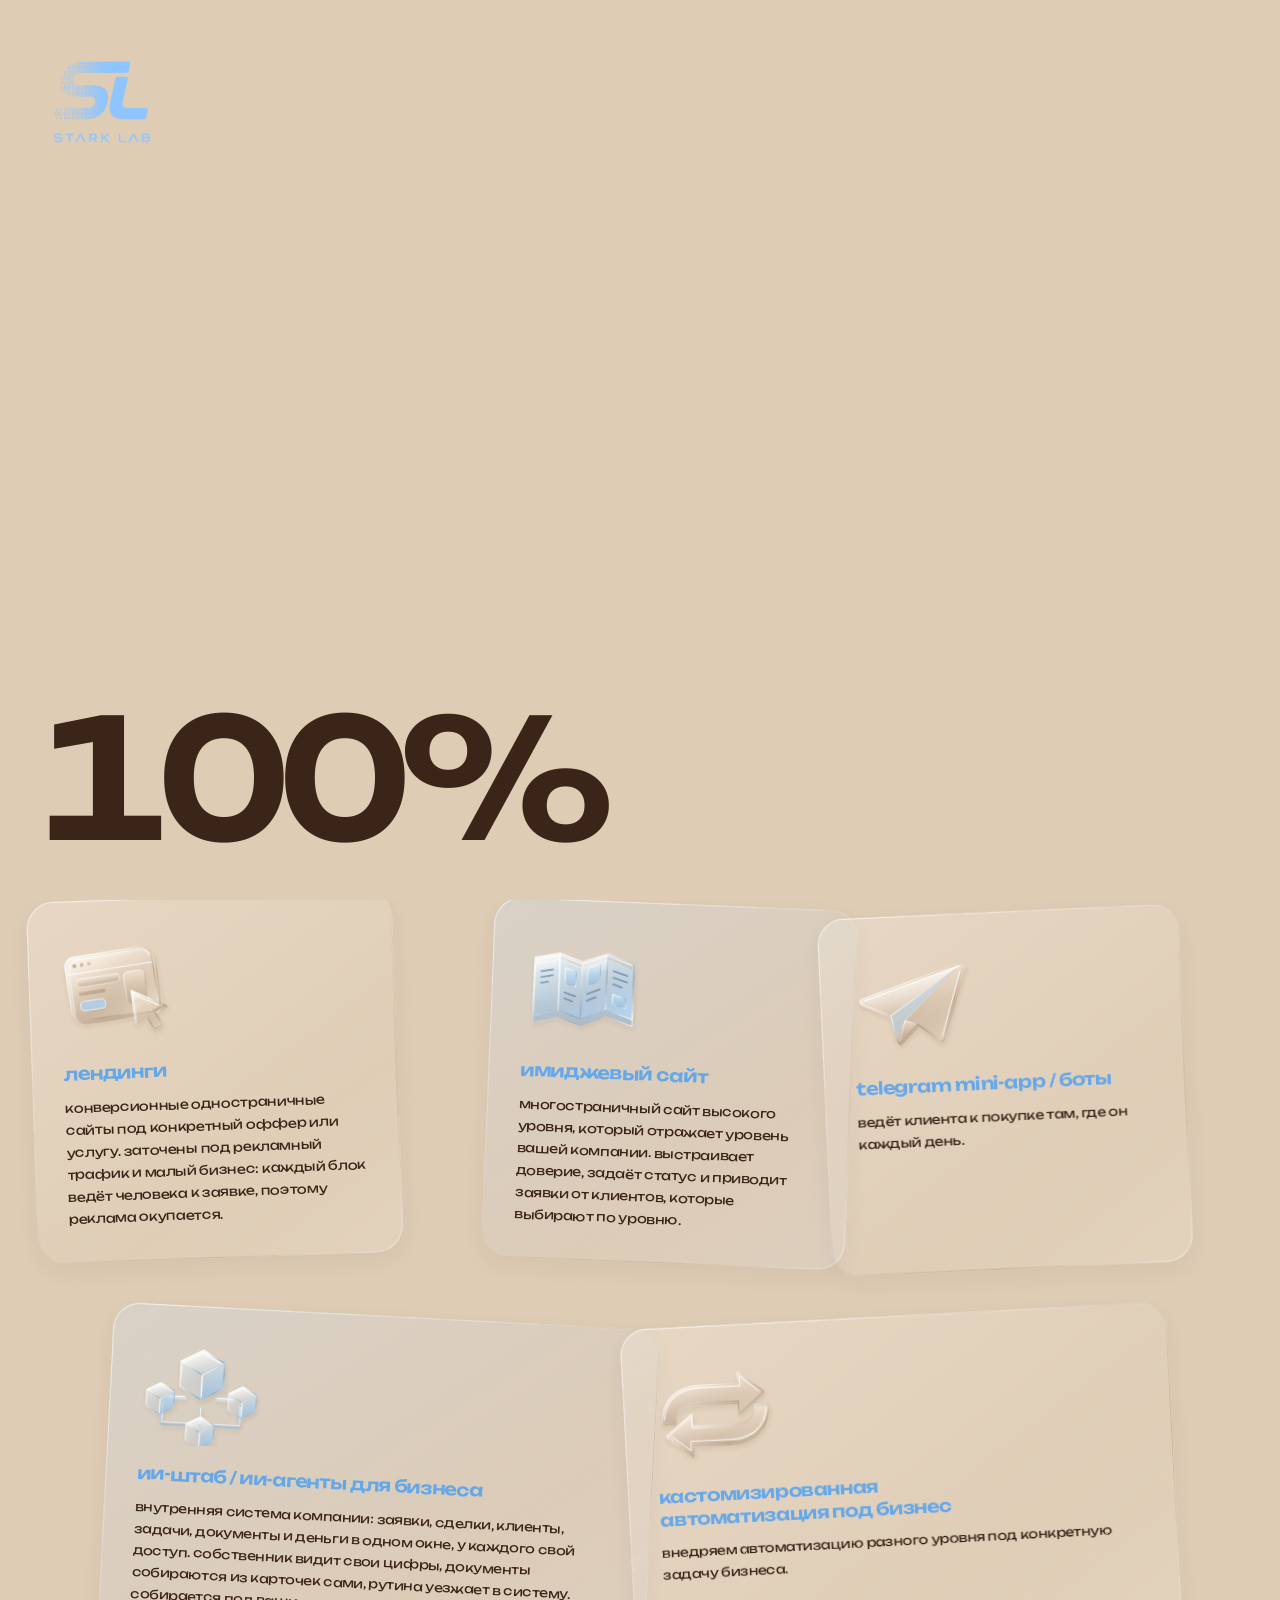
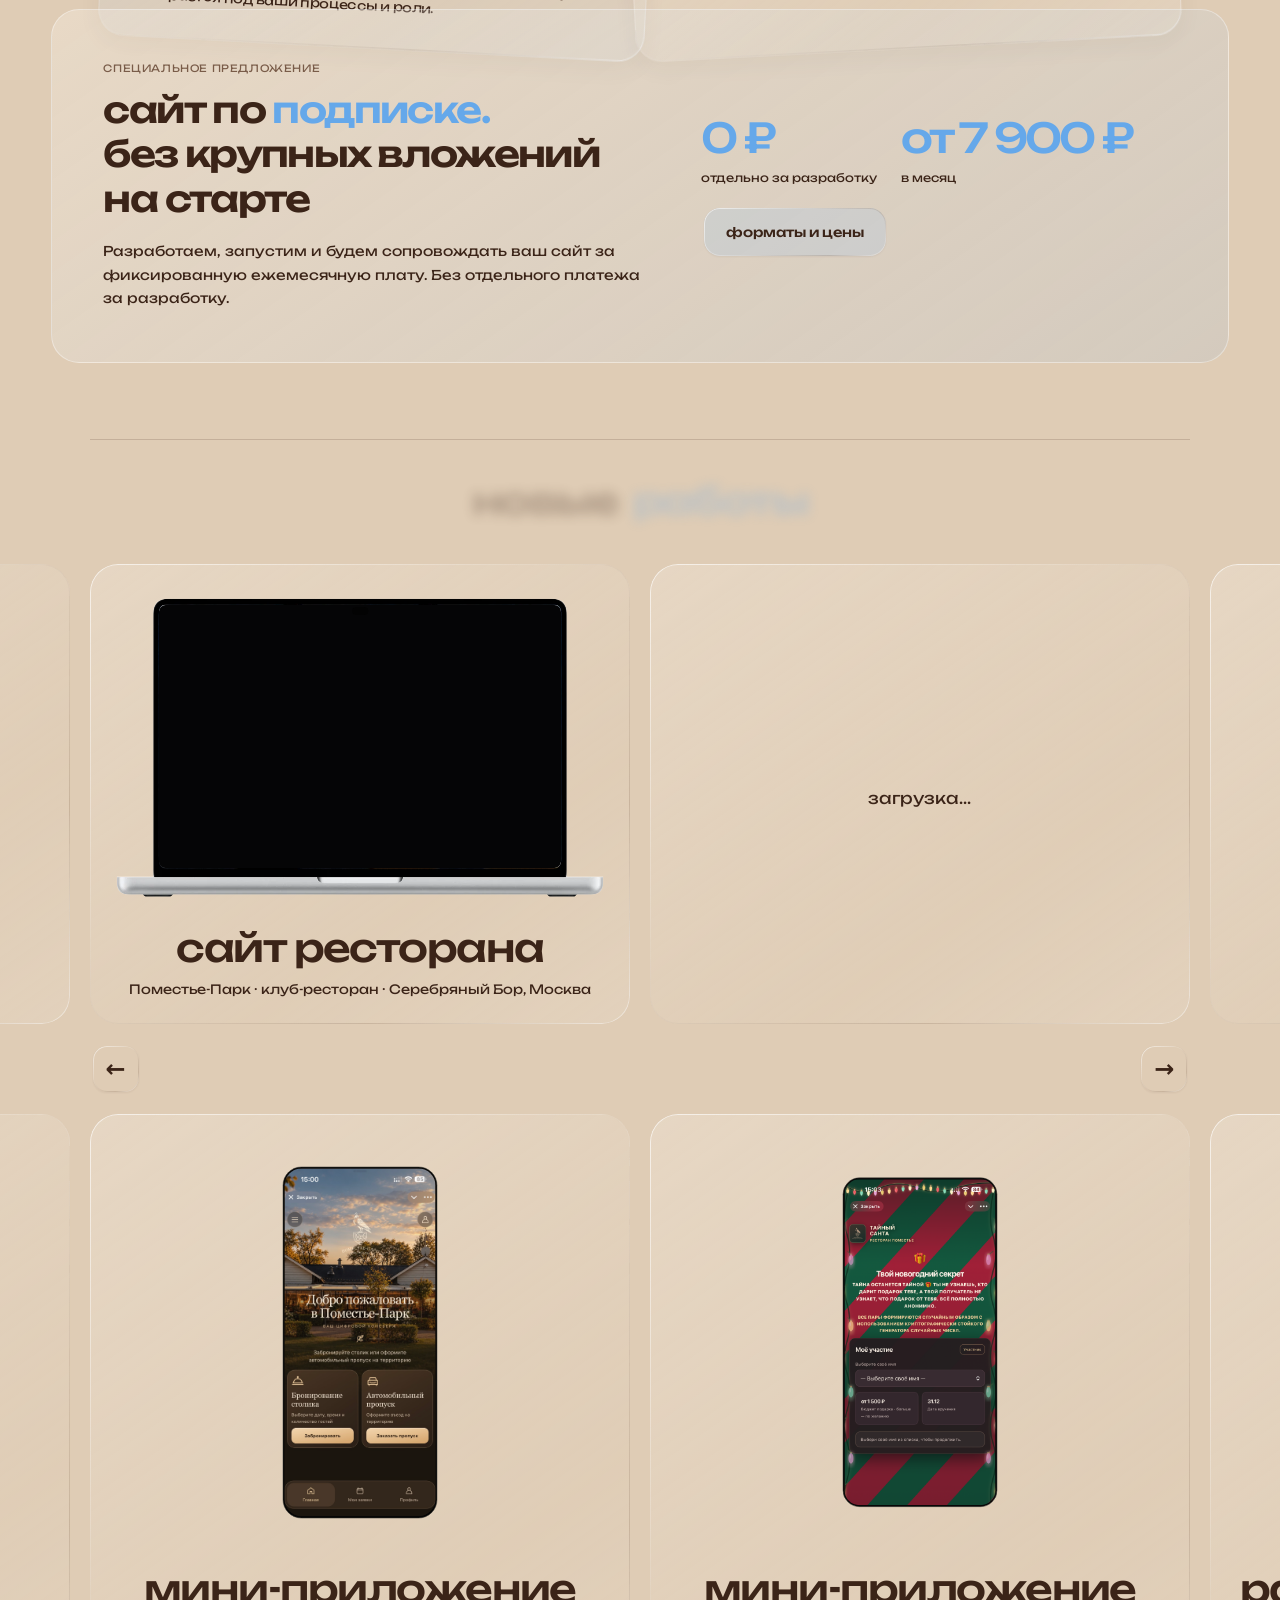
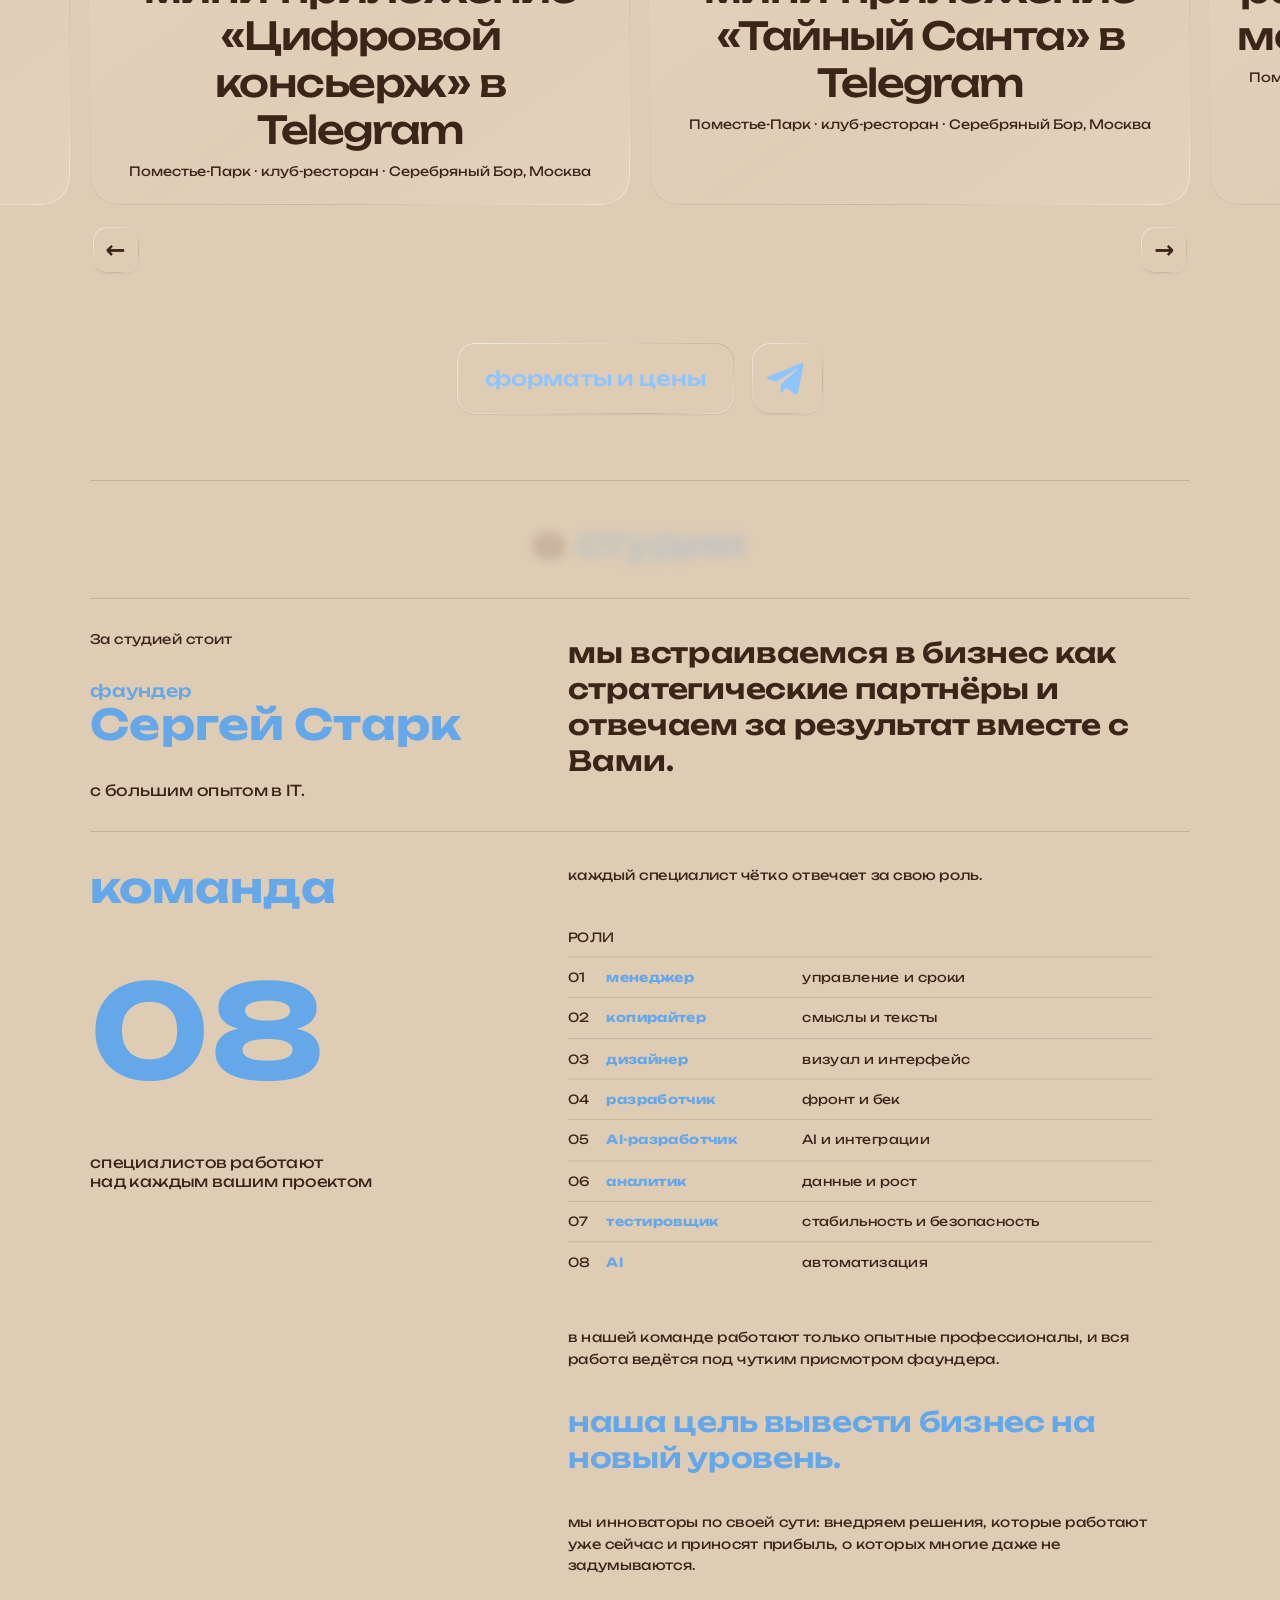
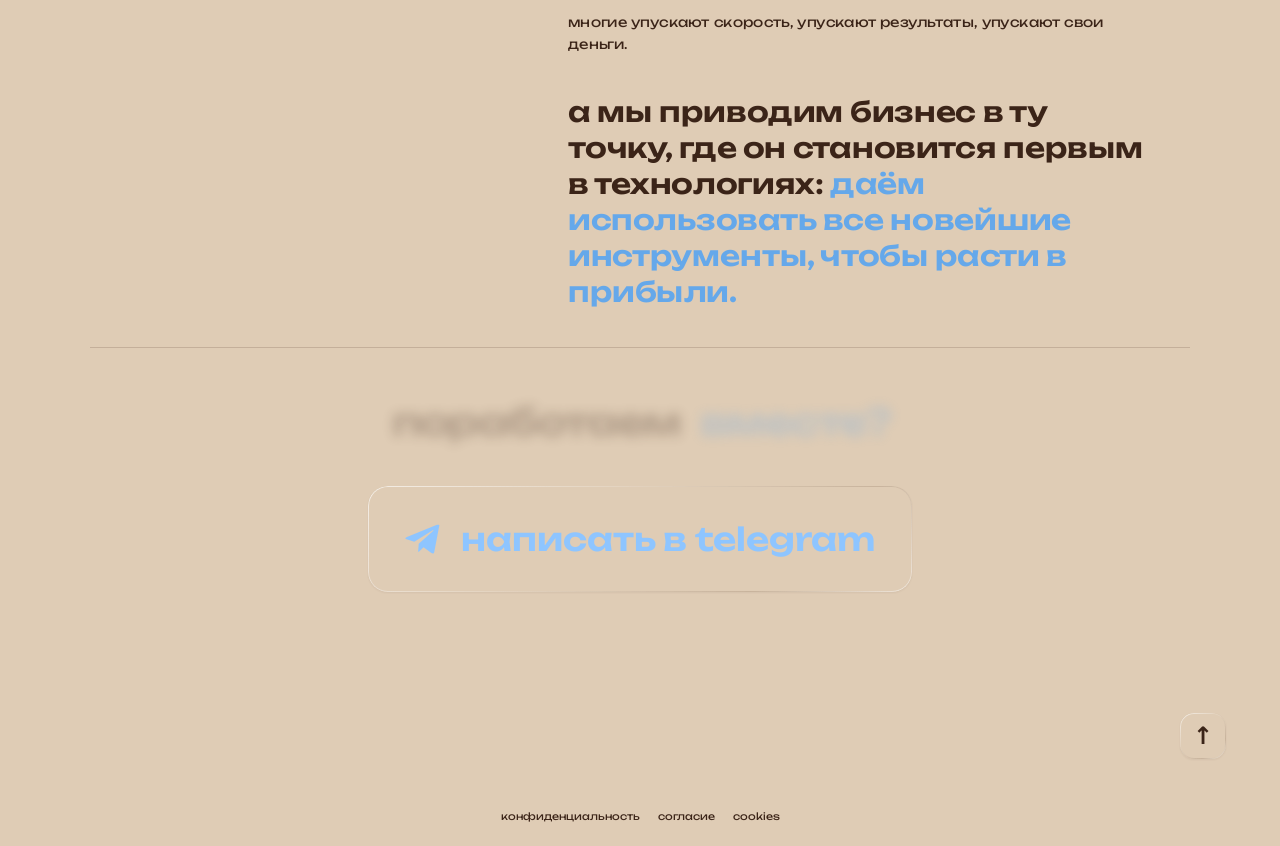
==== commit 7bf332f2: "Update homepage hero description" ====
--- a/index.html
+++ b/index.html
@@ -30,7 +30,7 @@
 <header class="site-header" id="home"><a class="brand" href="#home" aria-label="STARK LAB — главная"><img src="assets/stark-logo.png?v=sl-binary" alt="STARK LAB" width="1280" height="1280"></a><nav aria-label="основная навигация"><a href="#uslugi">услуги</a><a href="pricing.html">форматы и цены</a><a href="#works">работы</a><a href="#studio">о студии</a></nav><div class="header-socials"><a href="#contacts" aria-label="Telegram — контакты"><svg viewBox="0 0 24 24" aria-hidden="true"><path d="M21.5 3.2 18.3 20c-.2 1-1 1.2-1.8.7l-4.9-3.6-2.4 2.3c-.3.3-.5.5-1 .5l.4-5 9.1-8.2c.4-.3-.1-.5-.6-.2L5.8 13.6 1 12.1c-1-.3-1-1 .2-1.5L20 3c.9-.3 1.6.2 1.5.2Z"/></svg></a></div></header><div class="hero-stage">
 <main id="scene" aria-label="Интерактивная механическая клавиатура">
 <div class="key-controls" aria-label="Клавиши"><button data-key="1" aria-label="Логотип STARK LAB">SL</button><button data-key="2" aria-label="Сайты">сайты</button><button data-key="3" aria-label="ИИ агенты для бизнеса">AI</button><button data-key="5" aria-label="Telegram mini-app и боты">Telegram</button><button data-key="6" aria-label="Сердце">Сердце</button><button data-key="7" aria-label="Command">⌘</button></div>
-</main></div><div class="section-content" aria-live="polite"><section class="hero home-hero" data-page="home" aria-labelledby="hero-title"><h1 id="hero-title"><span class="possibilities">СОЗДАЁМ САЙТЫ.</span><br>ВНЕДРЯЕМ <span class="possibilities">ИИ.</span><br>ТРАНСФОРМИРУЕМ БИЗНЕС.</h1><p class="hero-description">Помогаем бизнесу привлекать клиентов, сокращать ручную работу и расти с помощью технологий.</p><a class="hero-project-cta mechanical-key blue-key" href="https://t.me/xxlssss?text=%D0%97%D0%B4%D1%80%D0%B0%D0%B2%D1%81%D1%82%D0%B2%D1%83%D0%B9%D1%82%D0%B5!%20%D0%A5%D0%BE%D1%82%D0%B5%D0%BB%20%D0%B1%D1%8B%20%D0%BE%D0%B1%D1%81%D1%83%D0%B4%D0%B8%D1%82%D1%8C%20%D0%BF%D1%80%D0%BE%D0%B5%D0%BA%D1%82%20%D0%B4%D0%BB%D1%8F%20%D1%81%D0%B2%D0%BE%D0%B5%D0%B3%D0%BE%20%D0%B1%D0%B8%D0%B7%D0%BD%D0%B5%D1%81%D0%B0%20%D0%B8%20%D0%BF%D0%BE%D0%B4%D0%BE%D0%B1%D1%80%D0%B0%D1%82%D1%8C%20%D0%BF%D0%BE%D0%B4%D1%85%D0%BE%D0%B4%D1%8F%D1%89%D0%B8%D0%B9%20%D1%84%D0%BE%D1%80%D0%BC%D0%B0%D1%82." target="_blank" rel="noopener noreferrer"><span class="keytop">обсудить проект <svg viewBox="0 0 24 24" aria-hidden="true"><path d="M21.5 3.2 18.3 20c-.2 1-1 1.2-1.8.7l-4.9-3.6-2.4 2.3c-.3.3-.5.5-.6-.2L5.8 13.6 1 12.1c-1-.3-1-1 .2-1.5L20 3c.9-.3 1.6.2 1.5.2Z"/></svg></span></a></section>
+</main></div><div class="section-content" aria-live="polite"><section class="hero home-hero" data-page="home" aria-labelledby="hero-title"><h1 id="hero-title"><span class="possibilities">СОЗДАЁМ САЙТЫ.</span><br>ВНЕДРЯЕМ <span class="possibilities">ИИ.</span><br>ТРАНСФОРМИРУЕМ БИЗНЕС.</h1><p class="hero-description">Помогаем привлекать больше клиентов, сокращать ручную работу и масштабироваться с помощью технологий.</p><a class="hero-project-cta mechanical-key blue-key" href="https://t.me/xxlssss?text=%D0%97%D0%B4%D1%80%D0%B0%D0%B2%D1%81%D1%82%D0%B2%D1%83%D0%B9%D1%82%D0%B5!%20%D0%A5%D0%BE%D1%82%D0%B5%D0%BB%20%D0%B1%D1%8B%20%D0%BE%D0%B1%D1%81%D1%83%D0%B4%D0%B8%D1%82%D1%8C%20%D0%BF%D1%80%D0%BE%D0%B5%D0%BA%D1%82%20%D0%B4%D0%BB%D1%8F%20%D1%81%D0%B2%D0%BE%D0%B5%D0%B3%D0%BE%20%D0%B1%D0%B8%D0%B7%D0%BD%D0%B5%D1%81%D0%B0%20%D0%B8%20%D0%BF%D0%BE%D0%B4%D0%BE%D0%B1%D1%80%D0%B0%D1%82%D1%8C%20%D0%BF%D0%BE%D0%B4%D1%85%D0%BE%D0%B4%D1%8F%D1%89%D0%B8%D0%B9%20%D1%84%D0%BE%D1%80%D0%BC%D0%B0%D1%82." target="_blank" rel="noopener noreferrer"><span class="keytop">обсудить проект <svg viewBox="0 0 24 24" aria-hidden="true"><path d="M21.5 3.2 18.3 20c-.2 1-1 1.2-1.8.7l-4.9-3.6-2.4 2.3c-.3.3-.5.5-.6-.2L5.8 13.6 1 12.1c-1-.3-1-1 .2-1.5L20 3c.9-.3 1.6.2 1.5.2Z"/></svg></span></a></section>
 
 <section class="menu-detail" data-page="services" hidden><h2>услуги</h2><p>Разработка сайтов и внедрение автоматизации в бизнес под ключ.</p></section>
 <section class="menu-detail" data-page="about" hidden><h2>о студии</h2><p>STARK LAB — студия разработки сайтов и автоматизации бизнеса.</p></section>
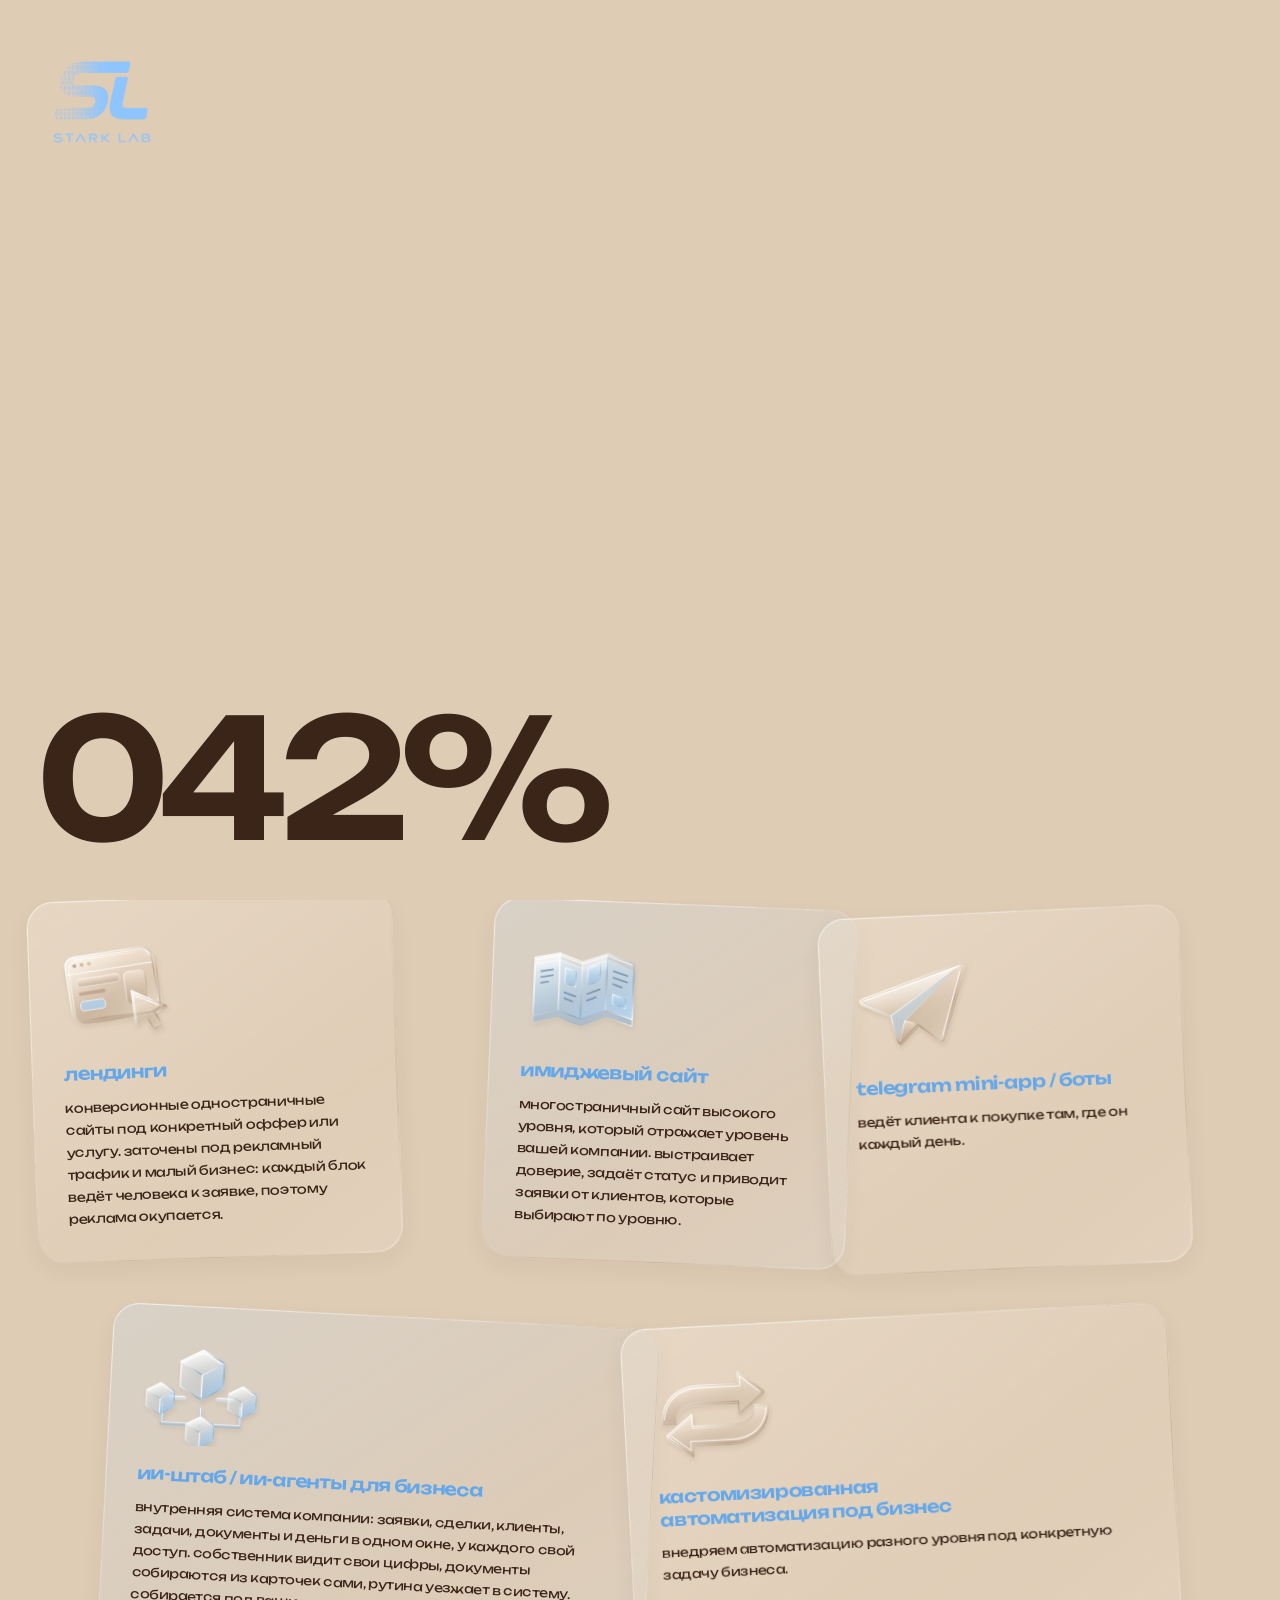
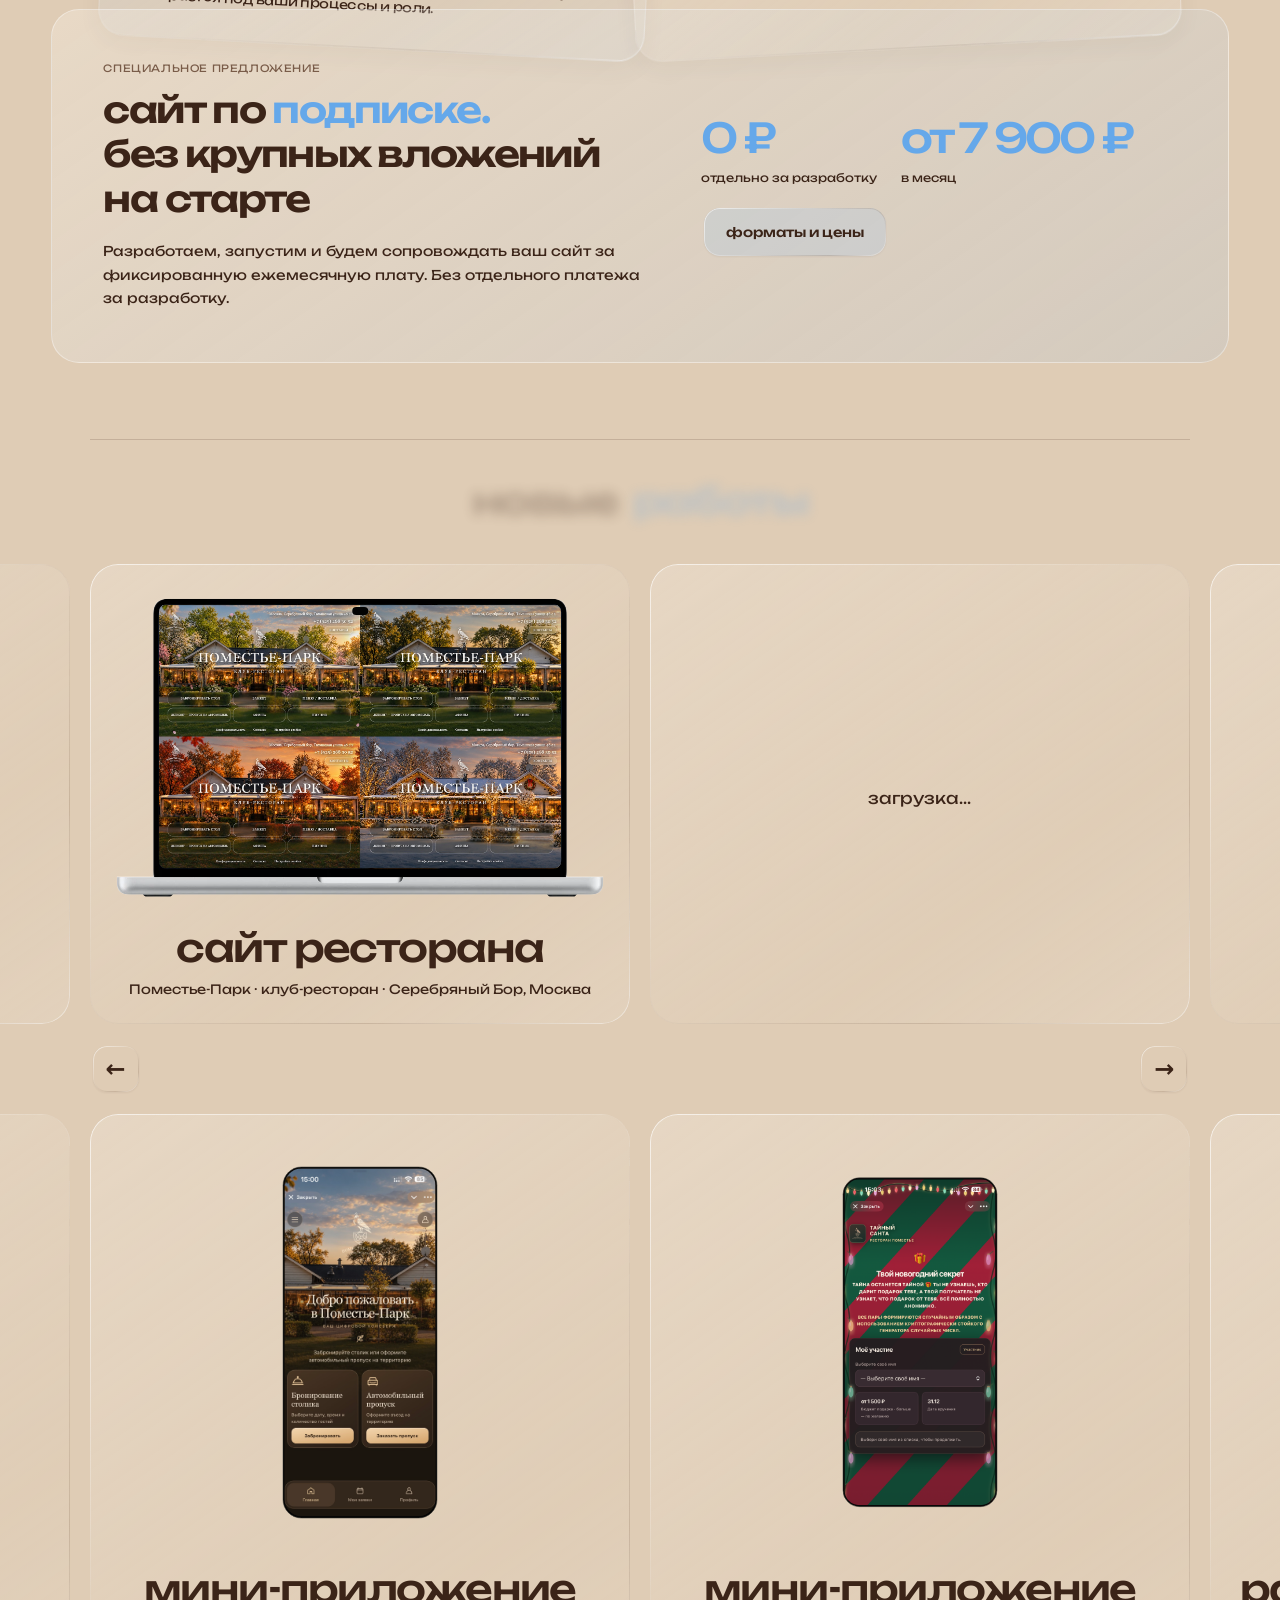
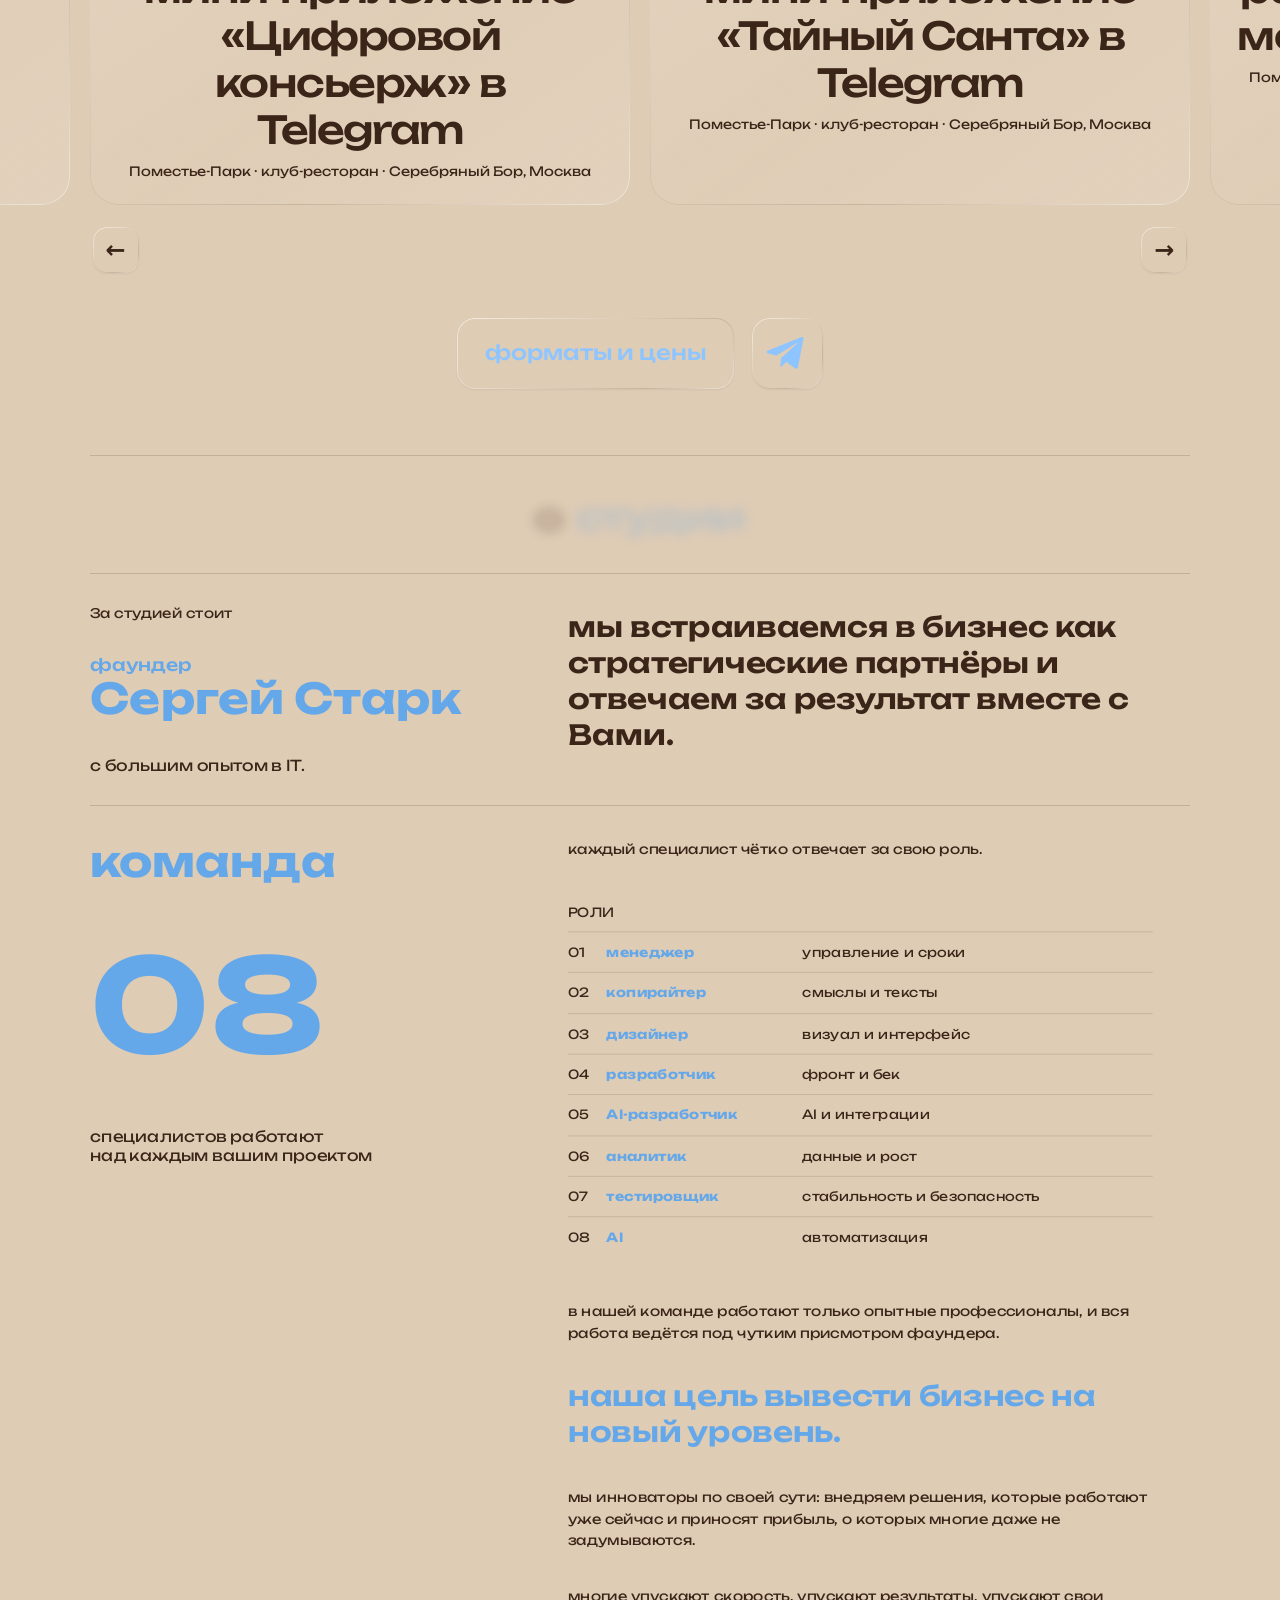
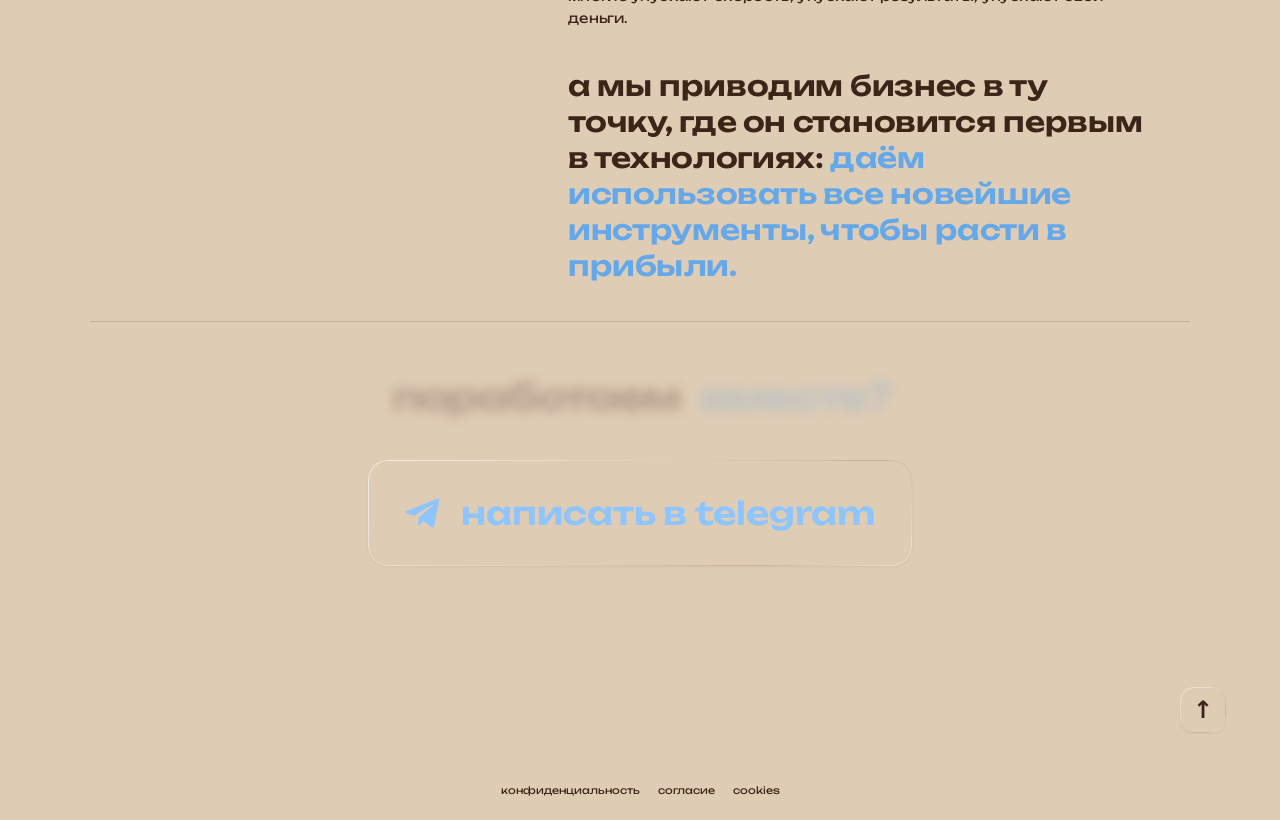
==== commit a1344f95: "Refresh homepage stylesheet cache version" ====
--- a/index.html
+++ b/index.html
@@ -9,7 +9,7 @@
 <script type="importmap">{"imports":{"three":"./vendor/three.module.js"}}</script>
 
 <link rel="stylesheet" href="privacy.css?v=cookie-swapped-colors">
-<link rel="stylesheet" href="landing.css?v=subscription-visible-v2">
+<link rel="stylesheet" href="landing.css?v=work-actions-spacing">
 <link rel="stylesheet" href="concierge-case.css?v=liquid-glass-dialog-buttons">
 </head><body class="studio-page">
 <svg width="0" height="0" aria-hidden="true" focusable="false" class="glass-filter-defs"><defs>
--- a/landing.css
+++ b/landing.css
@@ -335,7 +335,7 @@
   gap: clamp(12px, 1.5vw, 22px);
   width: min(94%, 1354px);
   margin-inline: auto;
-  padding: clamp(22px, 3vw, 44px) clamp(18px, 4vw, 60px) clamp(36px, 5vw, 72px);
+  padding: clamp(22px, 3vw, 44px) clamp(18px, 4vw, 60px) clamp(16px, 3vw, 48px);
 }
 .restaurant-work {
   min-width: 0;
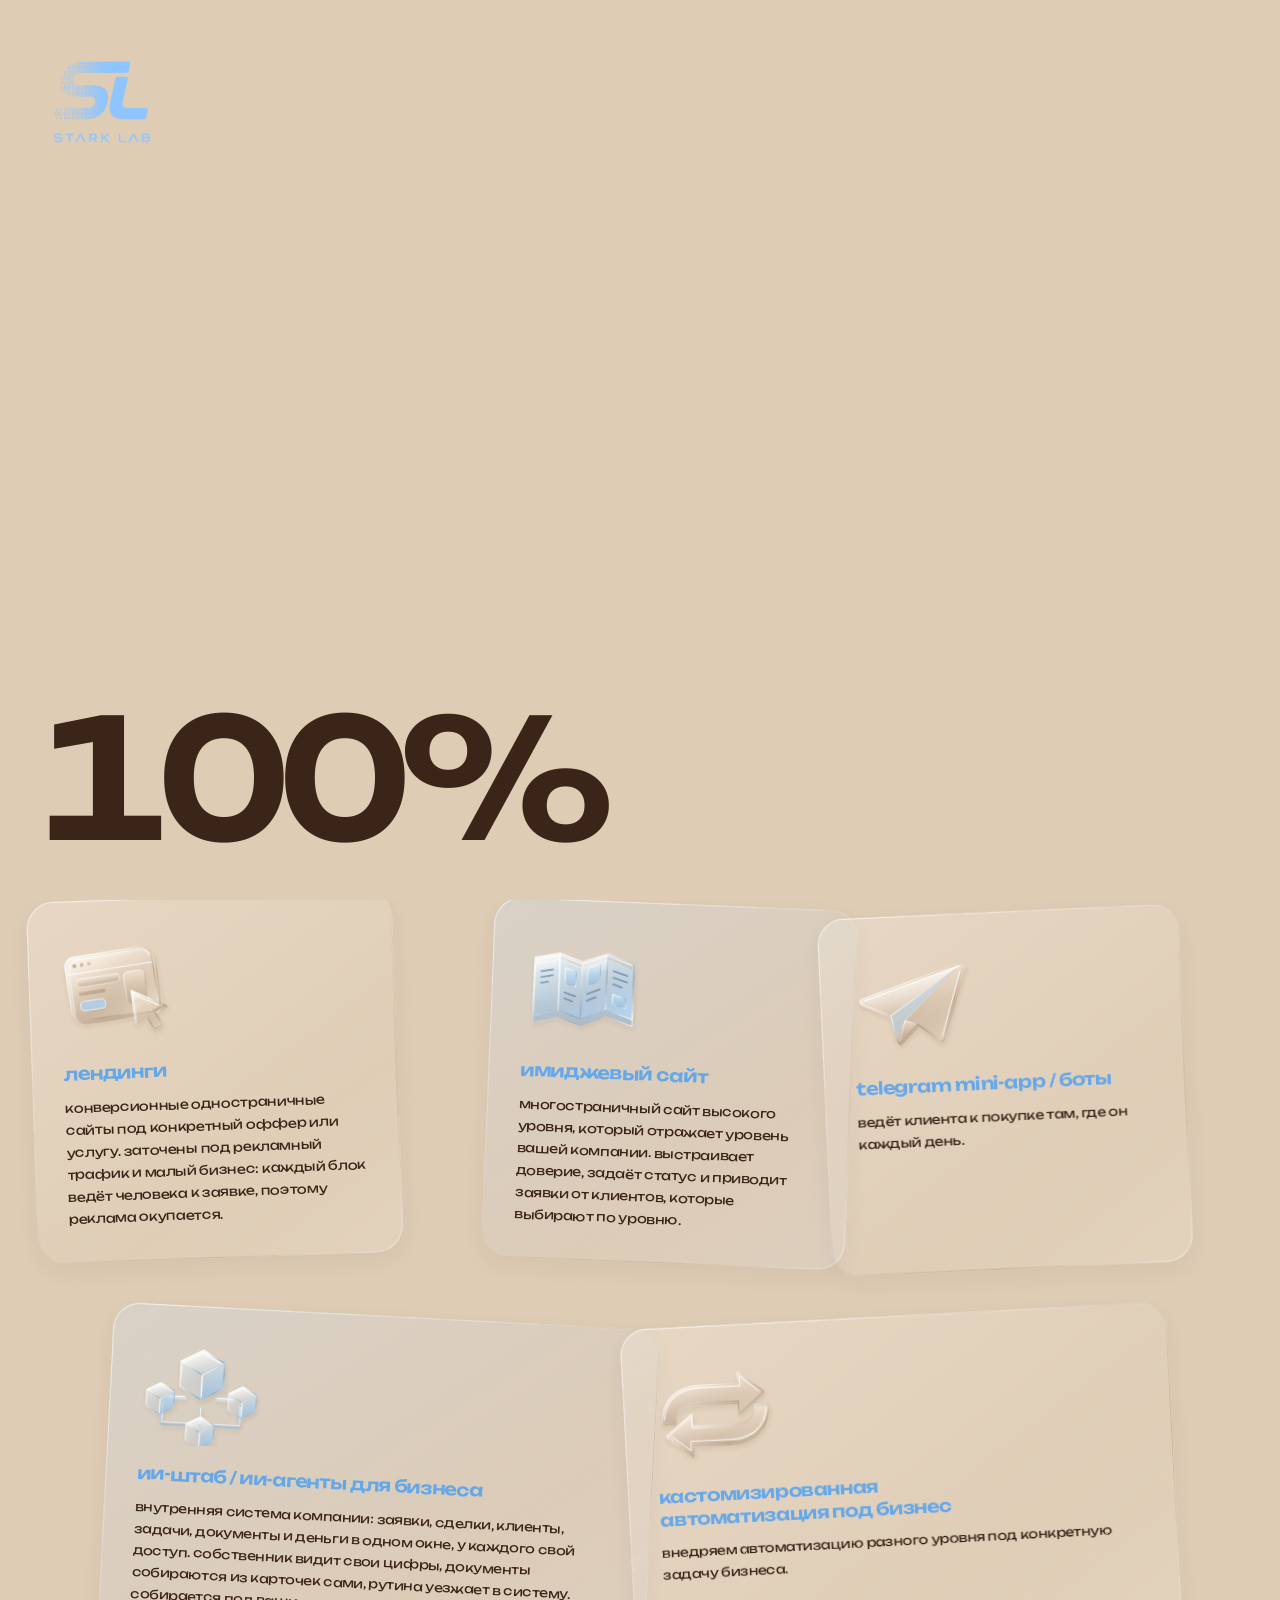
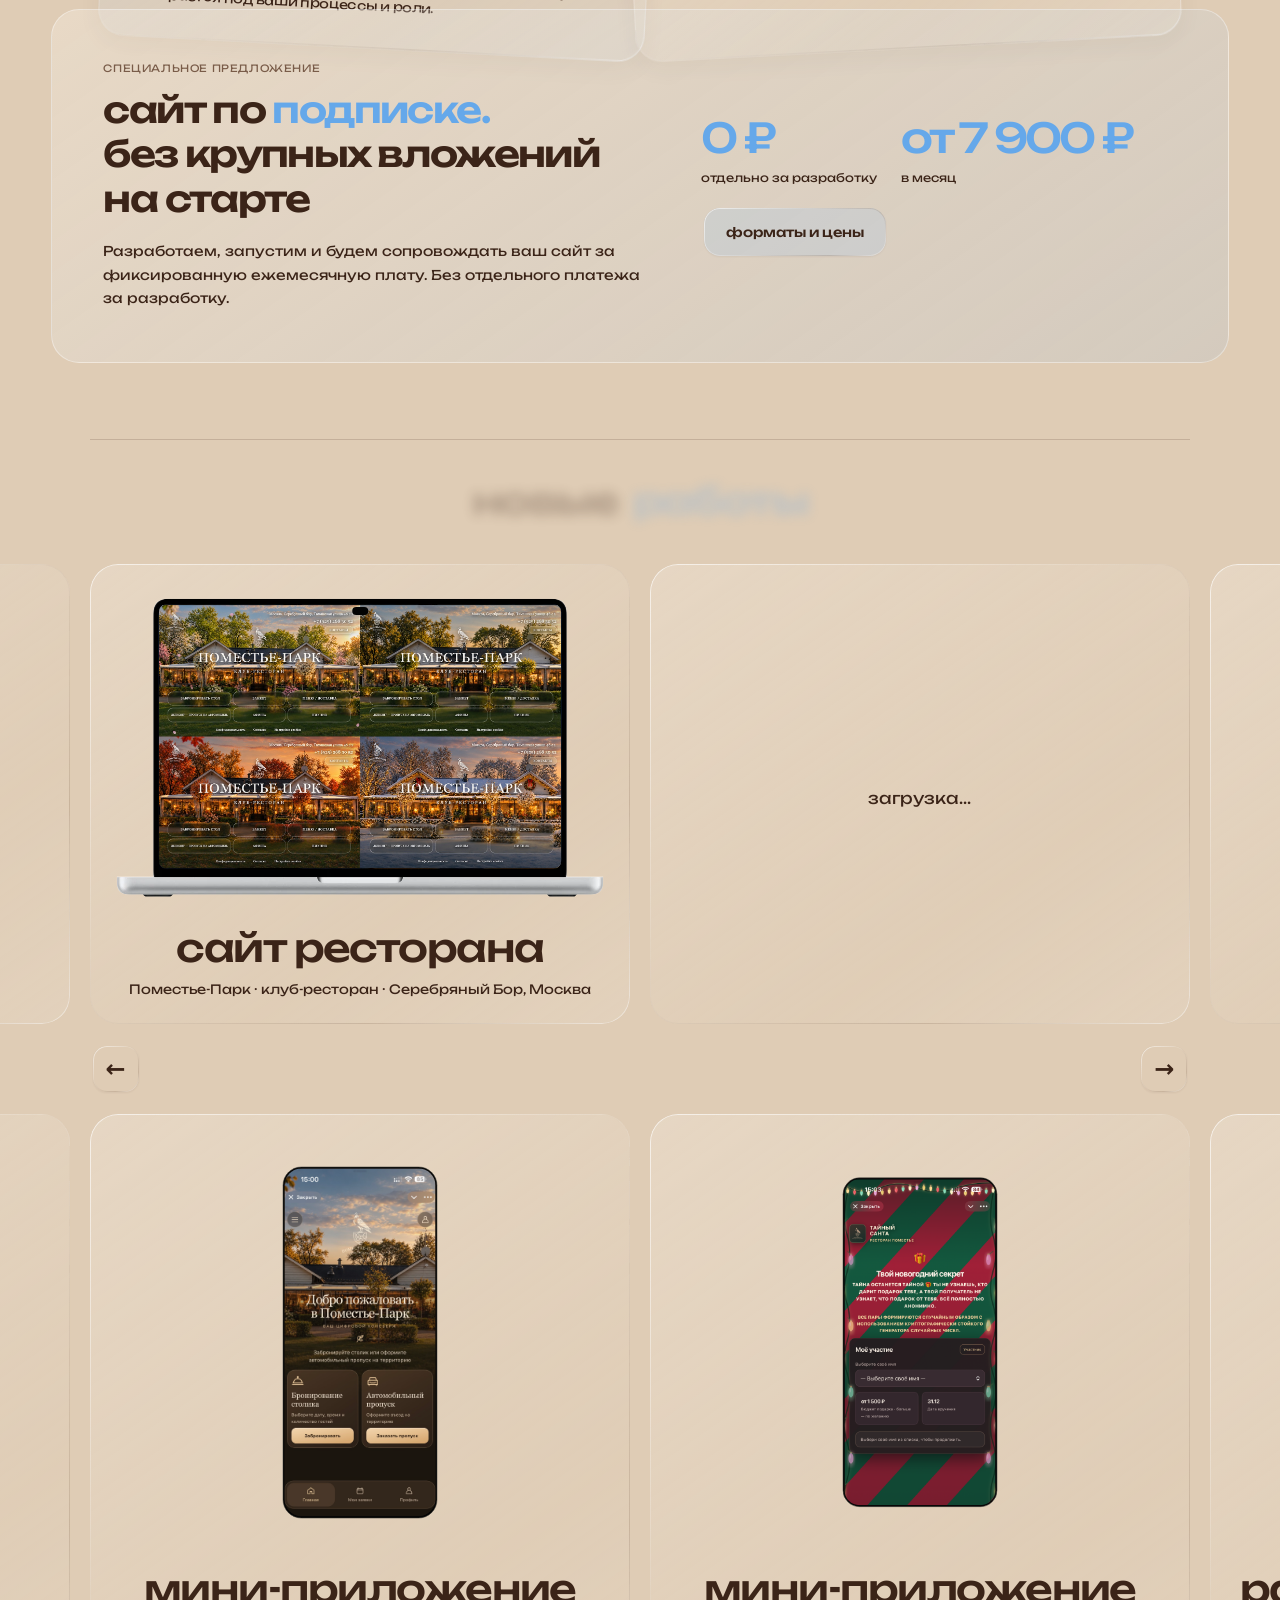
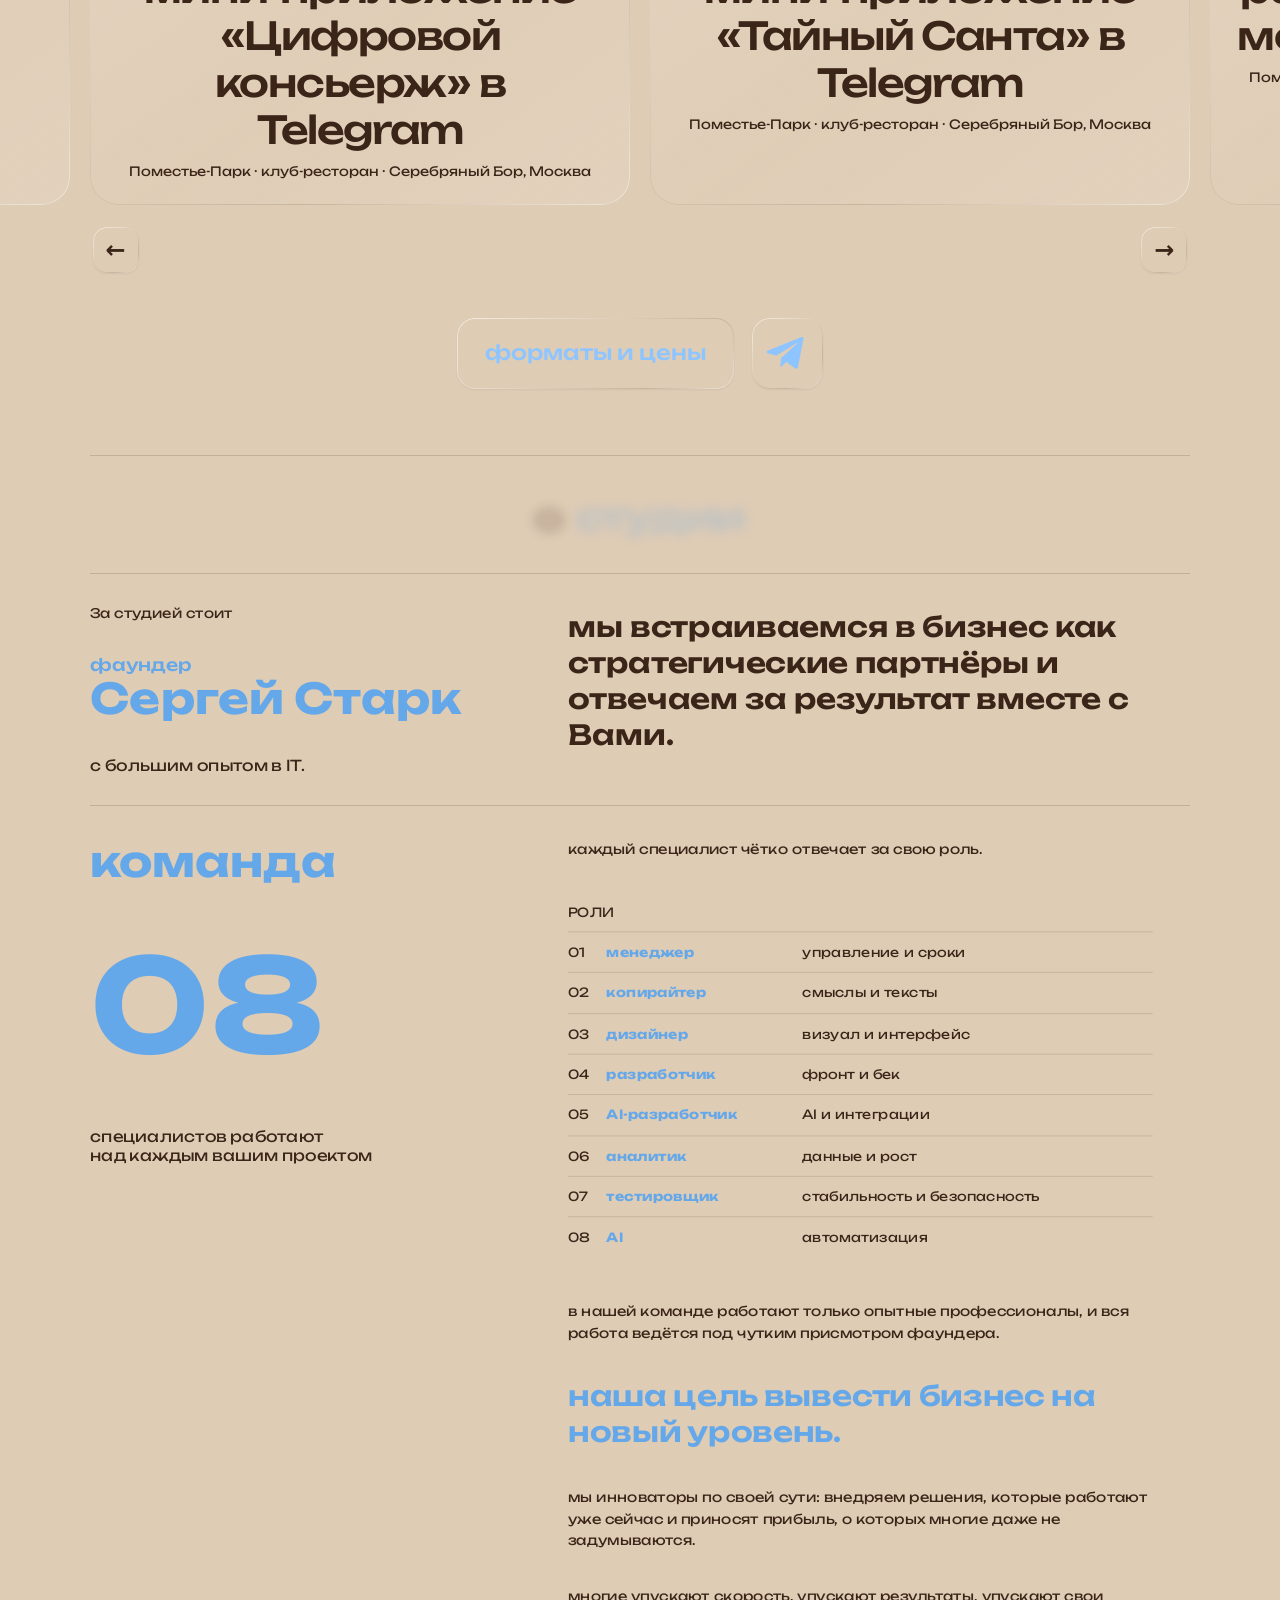
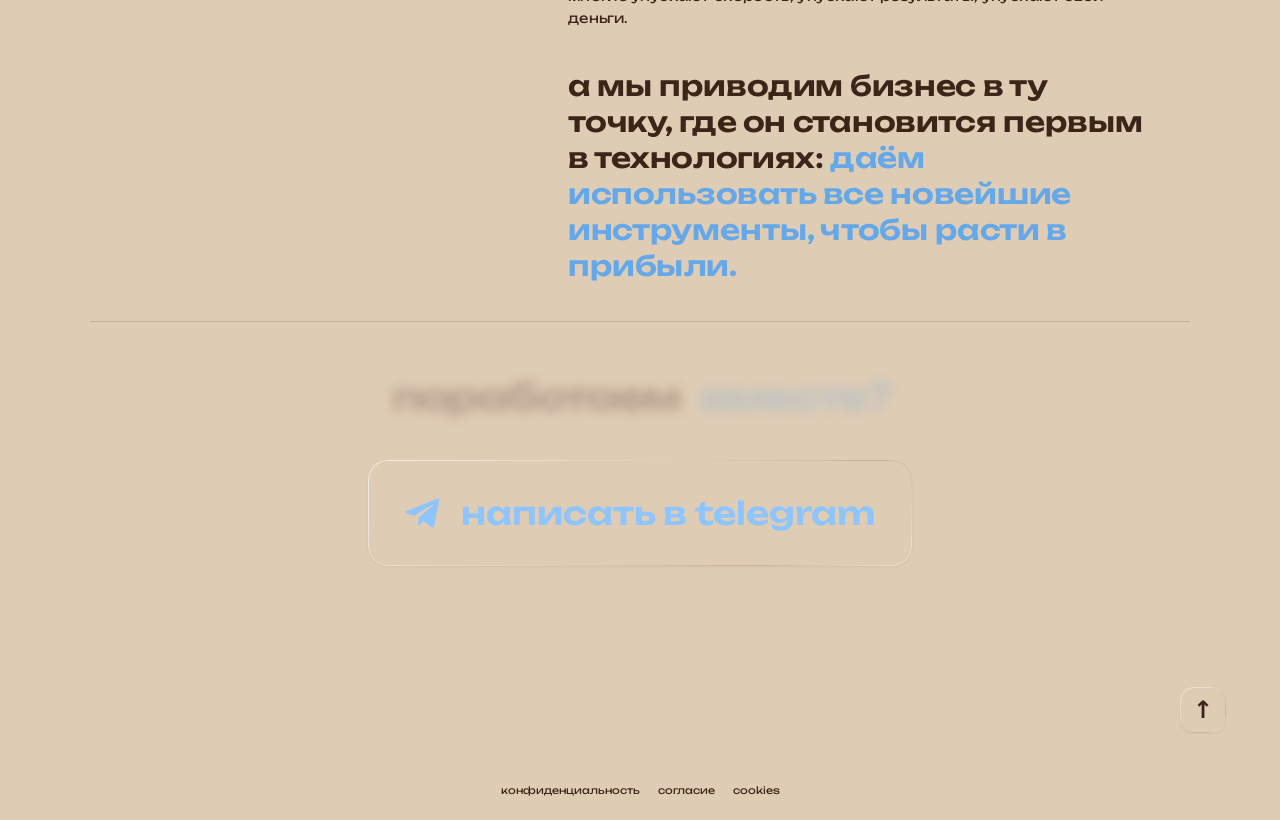
==== commit 7547cab1: "Add technical SEO metadata, canonical URLs, structured data and sitemap" ====
--- a/index.html
+++ b/index.html
@@ -2,7 +2,113 @@
 <html lang="ru">
 <head>
 <meta charset="UTF-8"><meta name="viewport" content="width=device-width,initial-scale=1">
-<meta name="referrer" content="no-referrer"><meta http-equiv="Content-Security-Policy" content="default-src 'self'; script-src 'self' 'unsafe-inline' https://mc.yandex.ru https://mc.yandex.com; style-src 'self'; img-src 'self' data: blob: https://*.yandex.ru https://*.yandex.com; font-src 'self'; connect-src https://*.yandex.ru https://*.yandex.com wss://*.yandex.ru wss://*.yandex.com; frame-src https://mc.yandex.ru https://mc.yandex.com; object-src 'none'; base-uri 'self'; form-action 'none'; upgrade-insecure-requests"><meta name="theme-color" content="#DFCCB5"><title>stark lab</title>
+<meta name="referrer" content="no-referrer"><meta http-equiv="Content-Security-Policy" content="default-src 'self'; script-src 'self' 'unsafe-inline' https://mc.yandex.ru https://mc.yandex.com; style-src 'self'; img-src 'self' data: blob: https://*.yandex.ru https://*.yandex.com; font-src 'self'; connect-src https://*.yandex.ru https://*.yandex.com wss://*.yandex.ru wss://*.yandex.com; frame-src https://mc.yandex.ru https://mc.yandex.com; object-src 'none'; base-uri 'self'; form-action 'none'; upgrade-insecure-requests"><meta name="theme-color" content="#DFCCB5"><title>STARK LAB — разработка сайтов и ИИ-автоматизация бизнеса</title>
+<meta name="description" content="Разрабатываем сайты, Telegram-боты и Mini Apps, внедряем ИИ-агентов и автоматизацию бизнеса. Индивидуальные проекты и сайты по подписке от 7 900 ₽ в месяц.">
+<link rel="canonical" href="https://starklab.art/">
+<meta name="robots" content="index, follow, max-image-preview:large">
+<meta property="og:type" content="website">
+<meta property="og:locale" content="ru_RU">
+<meta property="og:site_name" content="STARK LAB">
+<meta property="og:title" content="STARK LAB — разработка сайтов и ИИ-автоматизация бизнеса">
+<meta property="og:description" content="Разрабатываем сайты, Telegram-боты и Mini Apps, внедряем ИИ-агентов и автоматизацию бизнеса. Индивидуальные проекты и сайты по подписке от 7 900 ₽ в месяц.">
+<meta property="og:url" content="https://starklab.art/">
+<meta property="og:image" content="https://starklab.art/assets/stark-logo.png">
+<meta property="og:image:alt" content="Логотип STARK LAB">
+<meta name="twitter:card" content="summary">
+<meta name="twitter:title" content="STARK LAB — разработка сайтов и ИИ-автоматизация бизнеса">
+<meta name="twitter:description" content="Разрабатываем сайты, Telegram-боты и Mini Apps, внедряем ИИ-агентов и автоматизацию бизнеса. Индивидуальные проекты и сайты по подписке от 7 900 ₽ в месяц.">
+<meta name="twitter:image" content="https://starklab.art/assets/stark-logo.png">
+<script type="application/ld+json">
+{
+  "@context": "https://schema.org",
+  "@graph": [
+    {
+      "@id": "https://starklab.art/#organization",
+      "@type": "Organization",
+      "name": "STARK LAB",
+      "url": "https://starklab.art/",
+      "logo": {
+        "@type": "ImageObject",
+        "url": "https://starklab.art/assets/stark-logo.png"
+      },
+      "description": "Студия разработки сайтов и автоматизации бизнеса",
+      "founder": {
+        "@type": "Person",
+        "name": "Сергей Старк"
+      }
+    },
+    {
+      "@type": "WebSite",
+      "@id": "https://starklab.art/#website",
+      "name": "STARK LAB",
+      "url": "https://starklab.art/",
+      "inLanguage": "ru",
+      "publisher": {
+        "@id": "https://starklab.art/#organization"
+      }
+    },
+    {
+      "@type": "WebPage",
+      "@id": "https://starklab.art/#webpage",
+      "url": "https://starklab.art/",
+      "name": "STARK LAB — разработка сайтов и ИИ-автоматизация бизнеса",
+      "description": "Разрабатываем сайты, Telegram-боты и Mini Apps, внедряем ИИ-агентов и автоматизацию бизнеса. Индивидуальные проекты и сайты по подписке от 7 900 ₽ в месяц.",
+      "inLanguage": "ru",
+      "isPartOf": {
+        "@id": "https://starklab.art/#website"
+      },
+      "about": {
+        "@id": "https://starklab.art/#organization"
+      }
+    },
+    {
+      "@type": "Service",
+      "@id": "https://starklab.art/#service-1",
+      "name": "Разработка сайтов",
+      "provider": {
+        "@id": "https://starklab.art/#organization"
+      },
+      "url": "https://starklab.art/pricing.html"
+    },
+    {
+      "@type": "Service",
+      "@id": "https://starklab.art/#service-2",
+      "name": "Сайты по подписке",
+      "provider": {
+        "@id": "https://starklab.art/#organization"
+      },
+      "url": "https://starklab.art/pricing.html"
+    },
+    {
+      "@type": "Service",
+      "@id": "https://starklab.art/#service-3",
+      "name": "Разработка Telegram-ботов и Mini Apps",
+      "provider": {
+        "@id": "https://starklab.art/#organization"
+      },
+      "url": "https://starklab.art/pricing.html"
+    },
+    {
+      "@type": "Service",
+      "@id": "https://starklab.art/#service-4",
+      "name": "Разработка ИИ-агентов",
+      "provider": {
+        "@id": "https://starklab.art/#organization"
+      },
+      "url": "https://starklab.art/pricing.html"
+    },
+    {
+      "@type": "Service",
+      "@id": "https://starklab.art/#service-5",
+      "name": "Автоматизация бизнес-процессов",
+      "provider": {
+        "@id": "https://starklab.art/#organization"
+      },
+      "url": "https://starklab.art/pricing.html"
+    }
+  ]
+}
+</script>
 <link rel="icon" type="image/png" href="assets/stark-logo.png?v=sl-binary">
 <link rel="apple-touch-icon" href="assets/stark-logo.png?v=sl-binary">
 <link rel="stylesheet" href="style.css?v=paper-2">
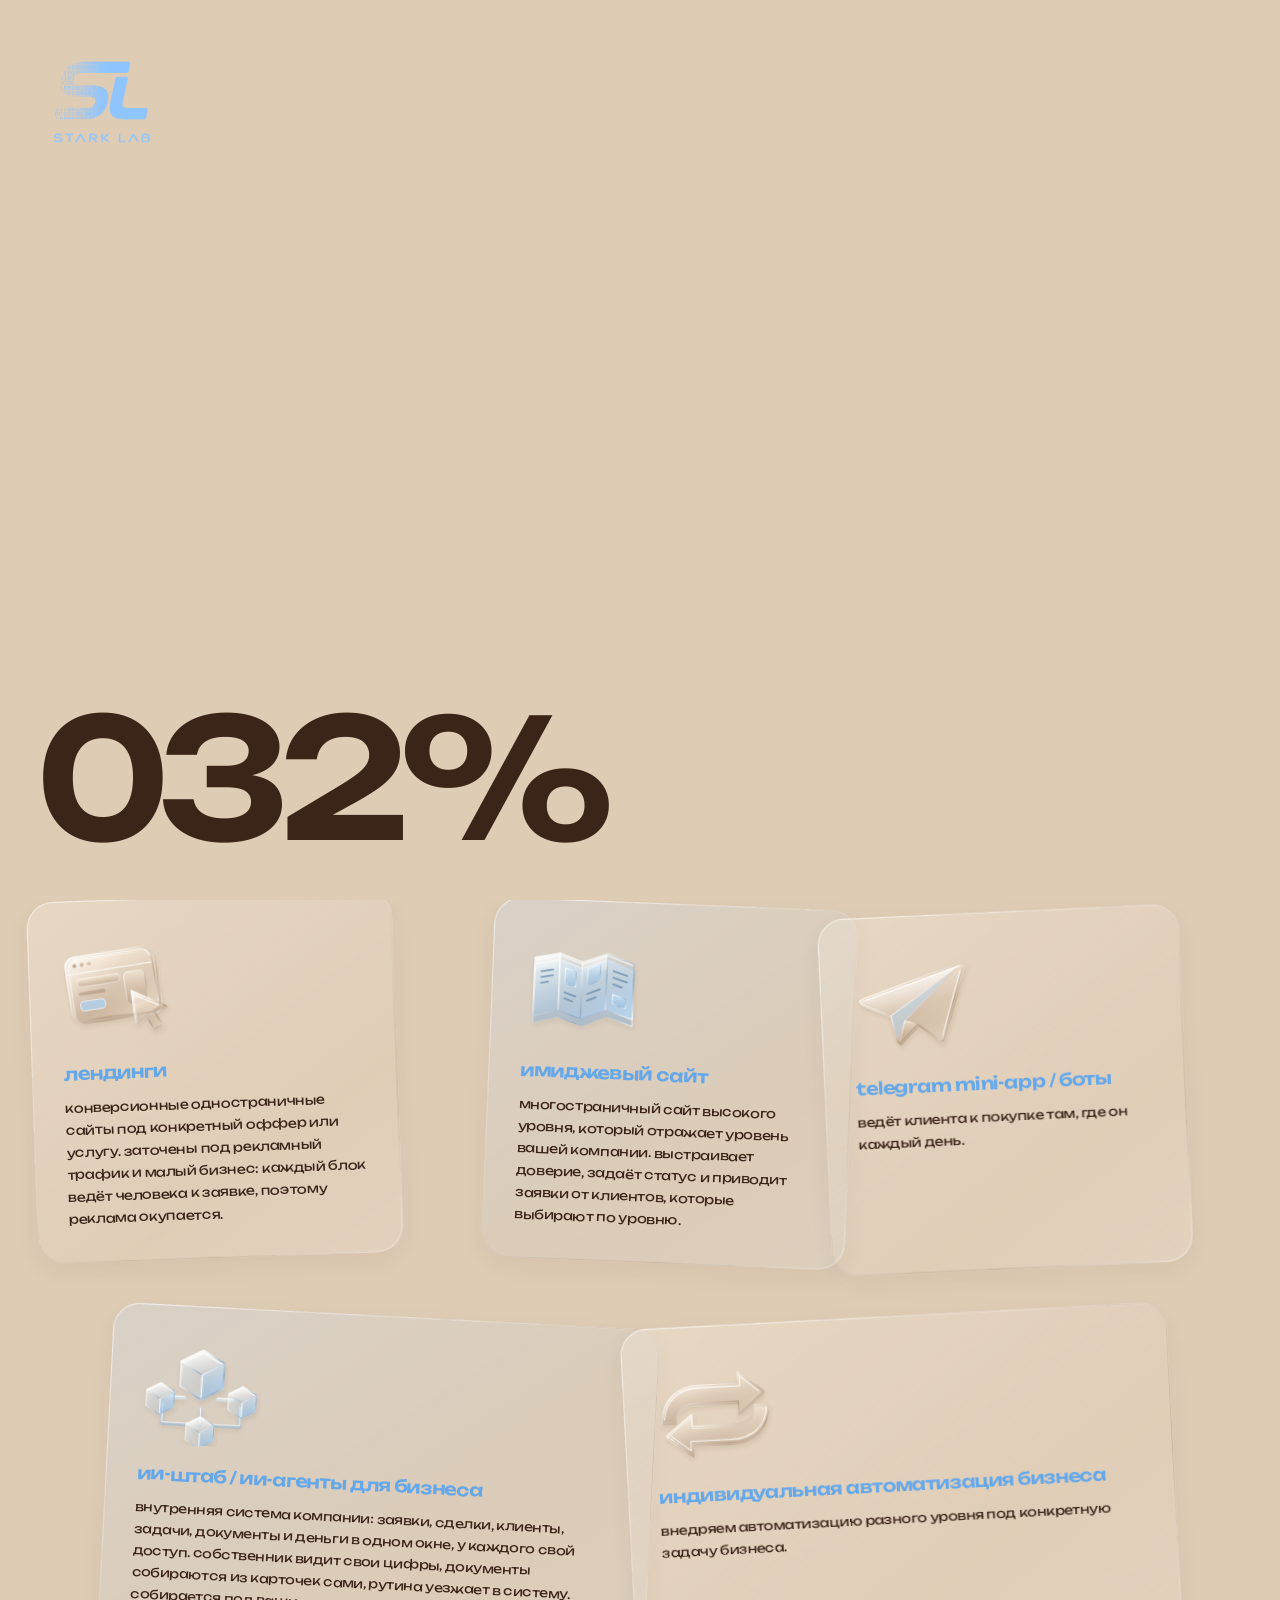
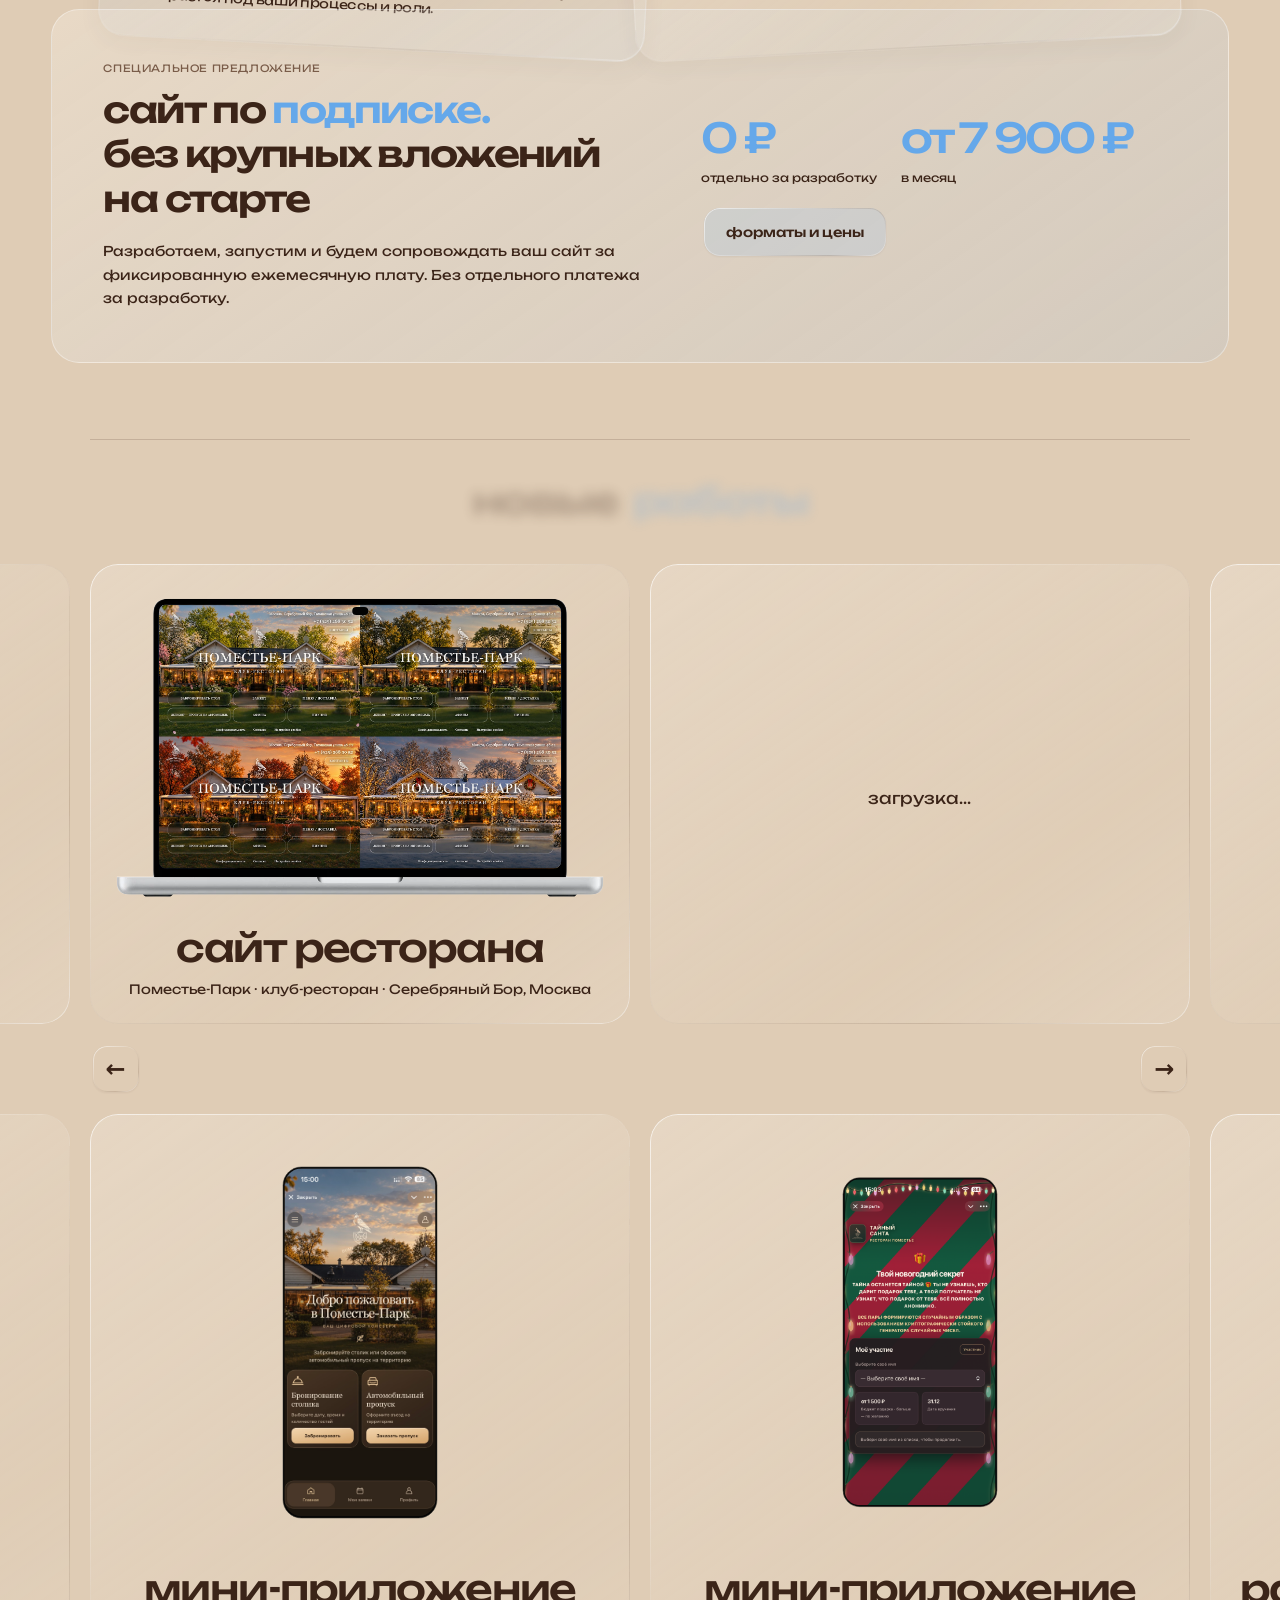
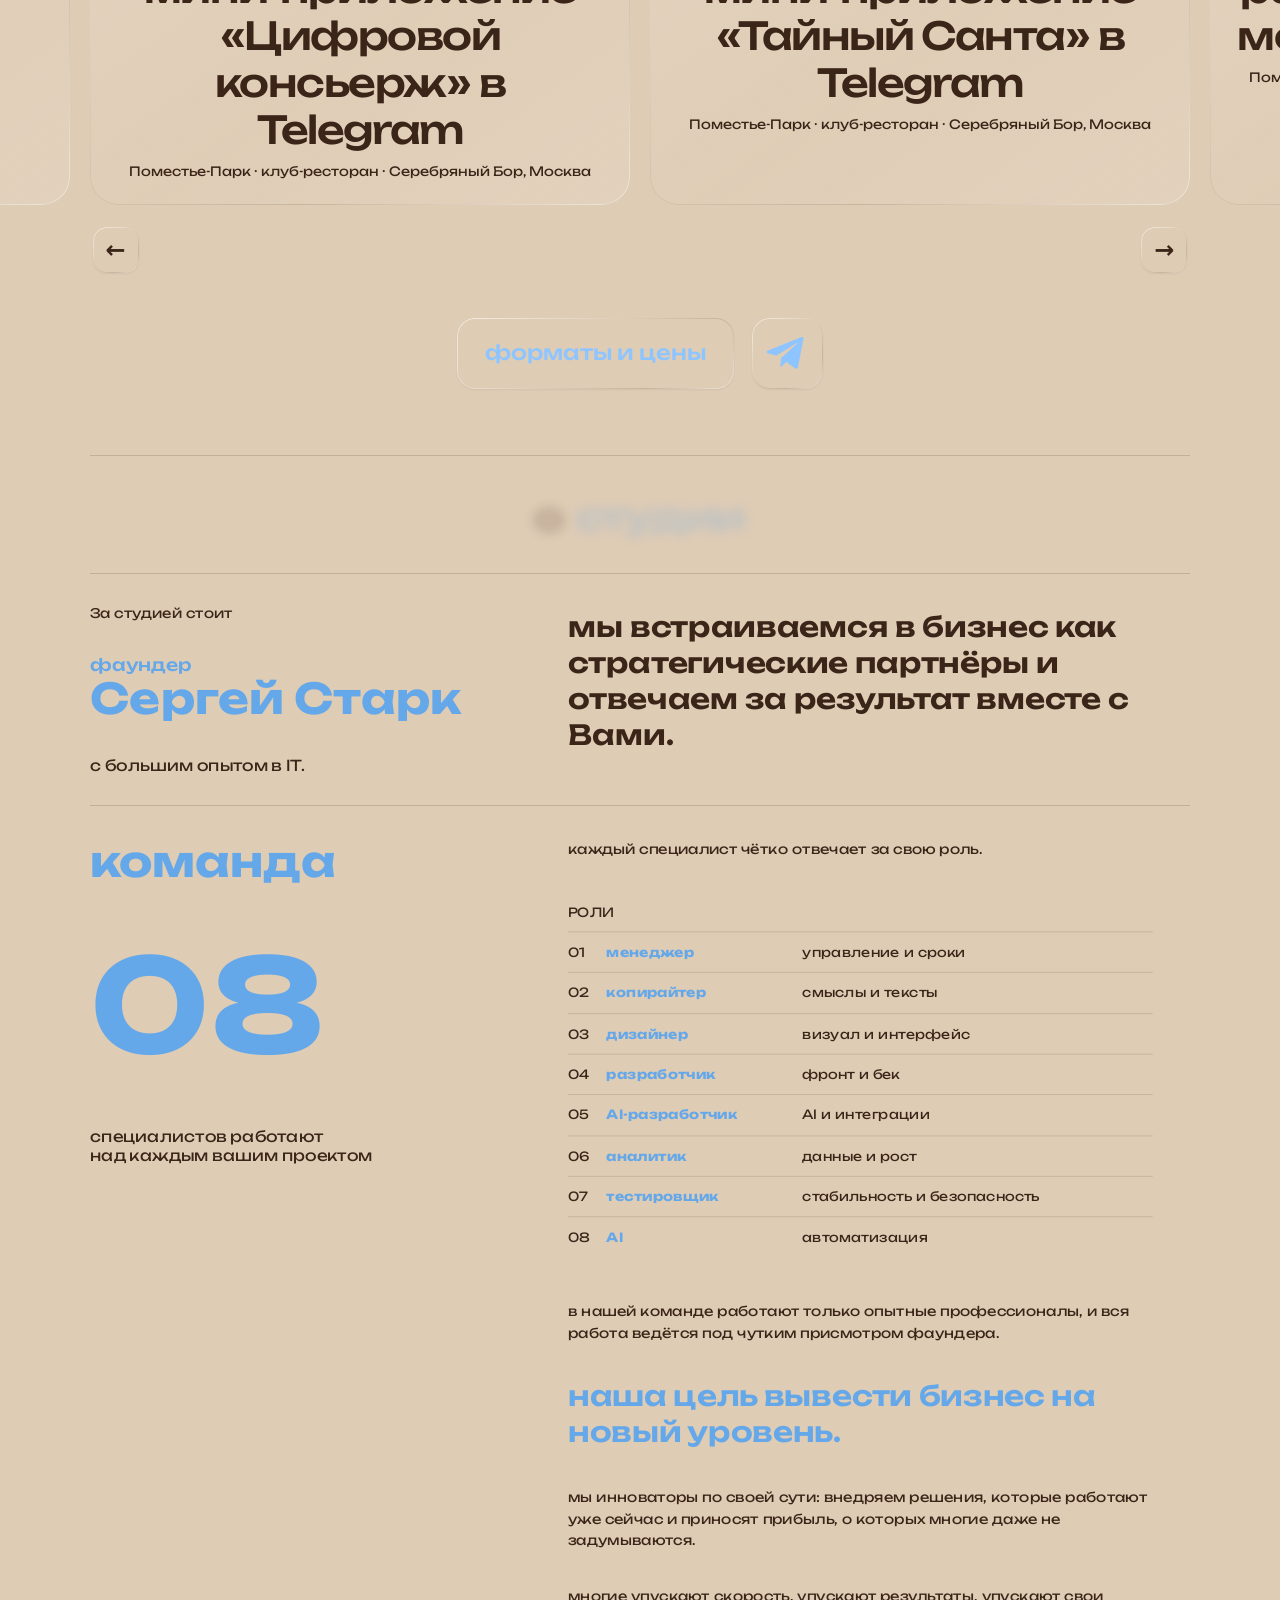
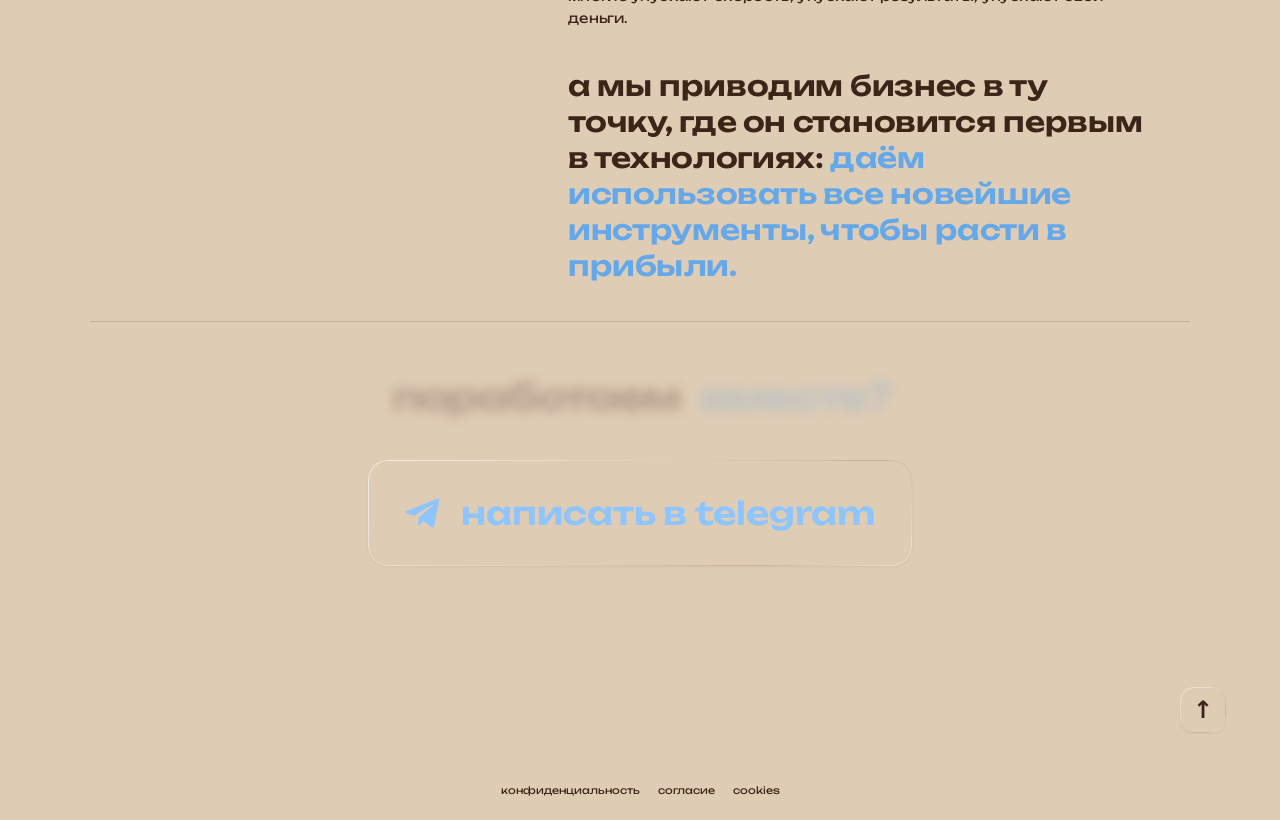
==== commit 2778d298: "Rename business automation service consistently" ====
--- a/index.html
+++ b/index.html
@@ -165,7 +165,7 @@
   </article>
   <article class="offering">
     <img class="offering-icon" src="assets/glass-services/automation.svg" width="140" height="120" alt="" loading="lazy" decoding="async">
-    <h2><a class="service-link" href="pricing.html">кастомизированная автоматизация под бизнес</a></h2>
+    <h2><a class="service-link" href="pricing.html">индивидуальная автоматизация бизнеса</a></h2>
     <p>внедряем автоматизацию разного уровня под конкретную задачу бизнеса.</p>
   </article>
 <article class="home-subscription" id="home-subscription" aria-labelledby="home-subscription-title">
